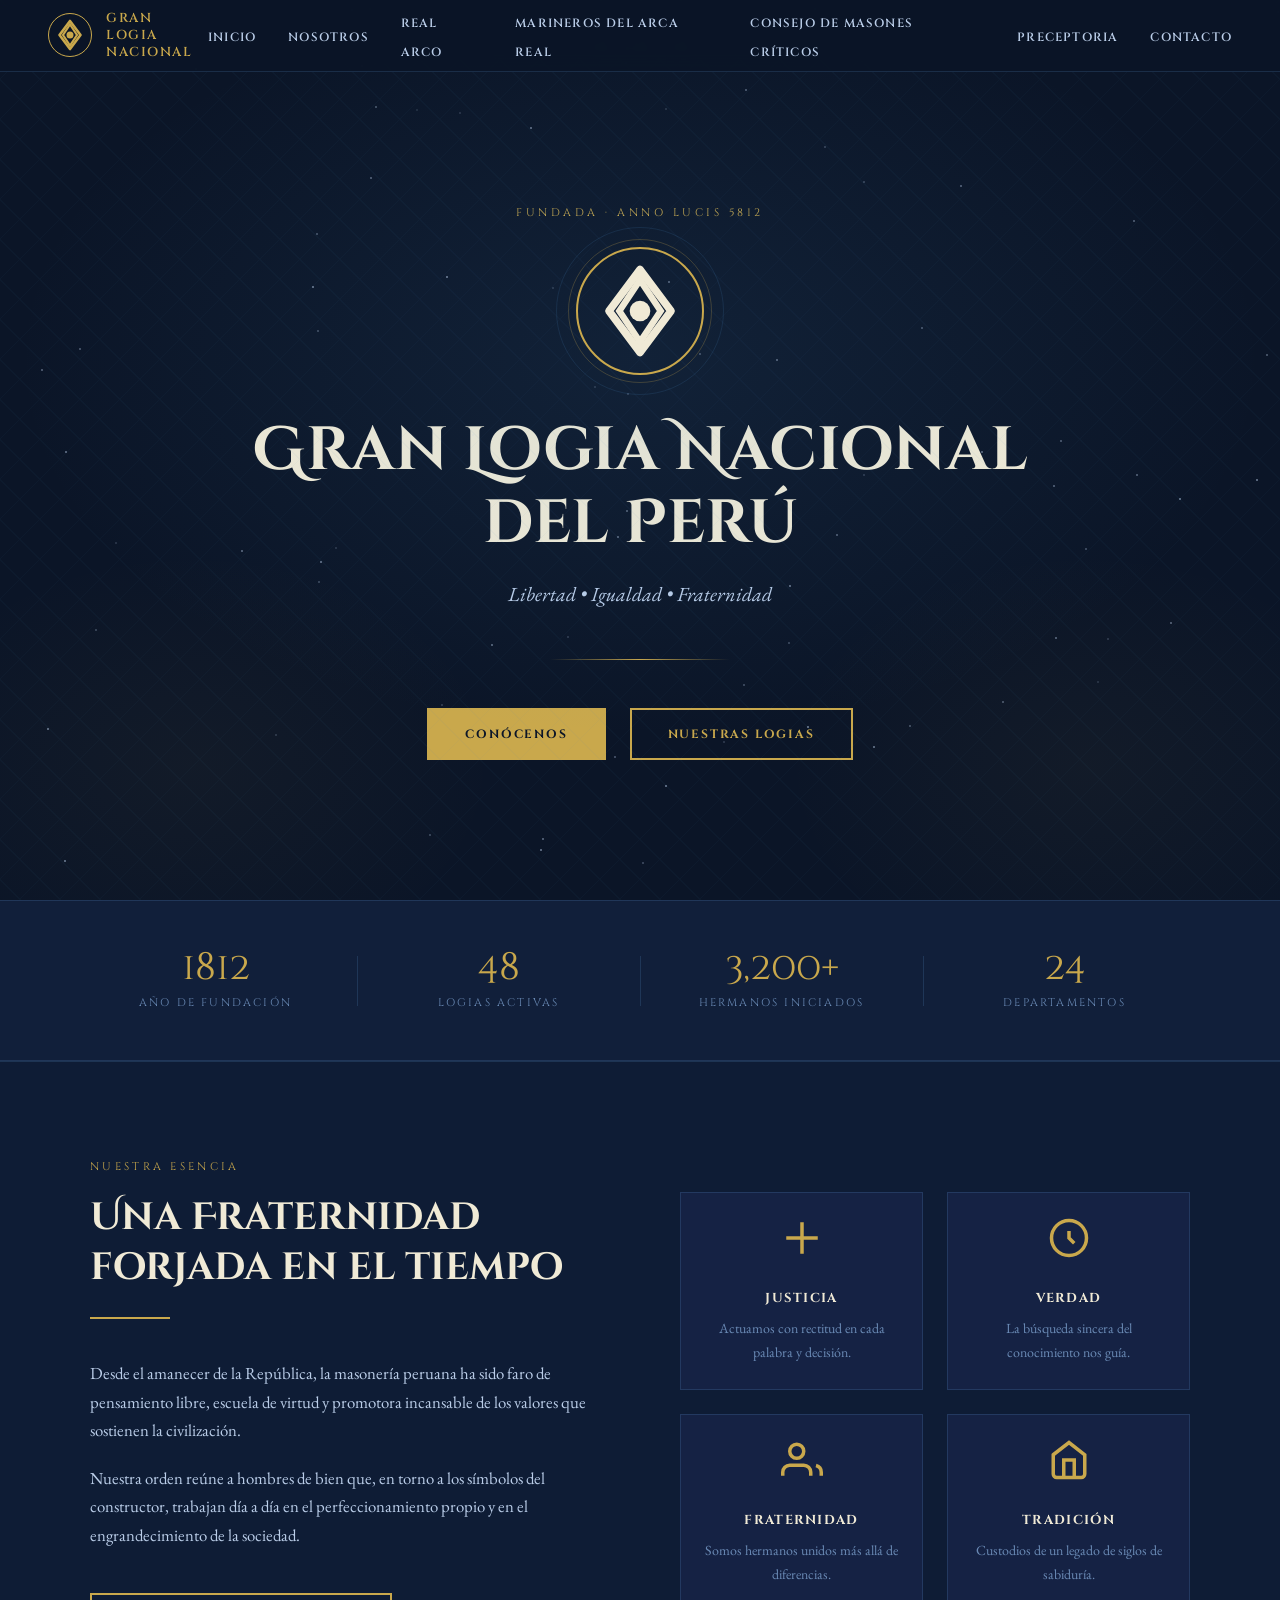
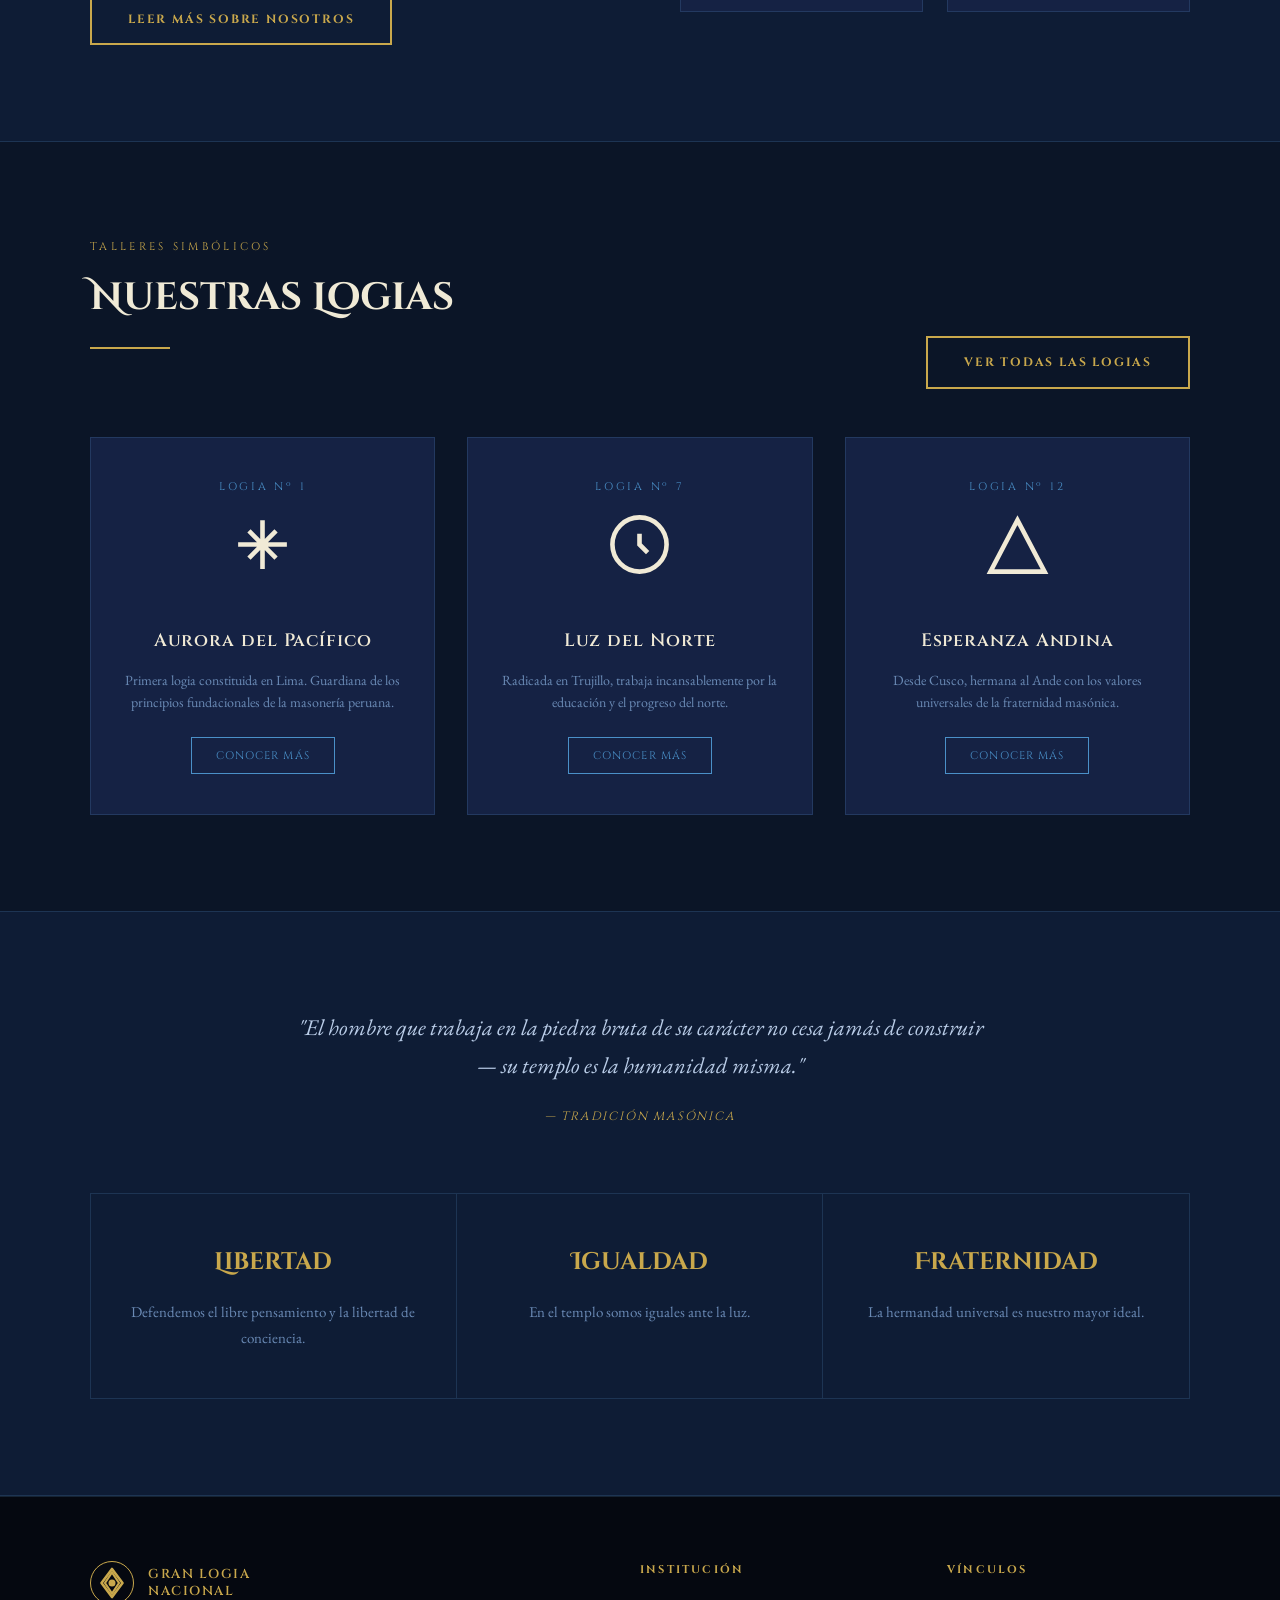
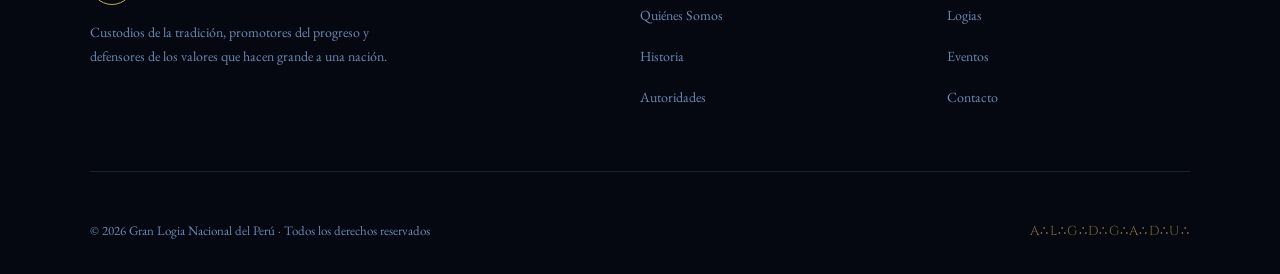
==== index.html @ a671ed3c "cambios" ====
<!DOCTYPE html>
<html lang="es">
<head>
<meta charset="UTF-8">
<meta name="viewport" content="width=device-width, initial-scale=1.0">
<title>Gran Logia Nacional del Perú</title>
<link rel="preconnect" href="https://fonts.googleapis.com">
<link rel="preconnect" href="https://fonts.gstatic.com" crossorigin>
<link href="https://fonts.googleapis.com/css2?family=Cinzel:wght@400;600;700&family=Cinzel+Decorative:wght@400;700&family=EB+Garamond:ital,wght@0,400;0,500;1,400&display=swap" rel="stylesheet">
<link href="styles.css" rel="stylesheet">
</head>
<body>

<!-- NAV -->
<nav>
  <a class="nav-logo" href="index.html">
    <div class="nav-emblem">
      <svg width="48" height="48" viewBox="0 0 48 48" fill="none" xmlns="http://www.w3.org/2000/svg">
        <path d="M24 8L36 24L24 40L12 24L24 8Z" stroke="currentColor" stroke-width="3" stroke-linejoin="round"/>
        <path d="M24 12L32 24L24 36L16 24L24 12Z" stroke="currentColor" stroke-width="2.5"/>
        <circle cx="24" cy="24" r="4" fill="currentColor"/>
      </svg>
    </div>
    <div class="nav-title">Gran Logia<br><span>Nacional</span></div>
  </a>

  <ul class="nav-links">
    <li><a href="index.html">Inicio</a></li>
    <li><a href="nosotros.html">Nosotros</a></li>
    <li><a href="RealArco.html">Real Arco</a></li>
    <li><a href="Marinero.html">Marineros del Arca Real</a></li>
    <li><a href="Masones.html">Consejo de Masones Críticos</a></li>
    <li><a href="#logias.html">Preceptoria</a></li>
    <li><a href="contacto.html">Contacto</a></li>
  </ul>
</nav>

<!-- HERO -->
<section class="hero" id="inicio">
  <div class="hero-bg"></div>
  <div class="hero-pattern"></div>
  <div class="hero-stars" id="stars"></div>

  <p class="hero-subtitle">Fundada · Anno Lucis 5812</p>
  
  <div class="hero-emblem">
    <svg width="130" height="130" viewBox="0 0 48 48" fill="none" xmlns="http://www.w3.org/2000/svg">
      <path d="M24 8L36 24L24 40L12 24L24 8Z" stroke="currentColor" stroke-width="3" stroke-linejoin="round"/>
      <path d="M24 12L32 24L24 36L16 24L24 12Z" stroke="currentColor" stroke-width="2.5"/>
      <circle cx="24" cy="24" r="4" fill="currentColor"/>
    </svg>
  </div>

  <h1>Gran Logia Nacional<br>del Perú</h1>
  <p class="hero-tagline">Libertad • Igualdad • Fraternidad</p>
  <div class="hero-divider"></div>
  
  <div class="hero-cta">
    <a href="nosotros.html" class="btn-primary">Conócenos</a>
    <a href="#logias" class="btn-outline">Nuestras Logias</a>
  </div>
</section>

<!-- STATS BAR -->
<div class="stats-bar reveal">
  <div class="stats-inner">
    <div class="stat-item">
      <div class="stat-num">1812</div>
      <div class="stat-label">Año de Fundación</div>
    </div>
    <div class="stat-item">
      <div class="stat-num">48</div>
      <div class="stat-label">Logias Activas</div>
    </div>
    <div class="stat-item">
      <div class="stat-num">3,200+</div>
      <div class="stat-label">Hermanos Iniciados</div>
    </div>
    <div class="stat-item">
      <div class="stat-num">24</div>
      <div class="stat-label">Departamentos</div>
    </div>
  </div>
</div>

<!-- ABOUT INTRO -->
<section class="about" id="sobre-nosotros">
  <div class="section-inner about-grid">
    <div class="about-text reveal">
      <span class="section-label">Nuestra Esencia</span>
      <h2 class="section-title">Una Fraternidad forjada en el tiempo</h2>
      <div class="gold-line"></div>
      <p>Desde el amanecer de la República, la masonería peruana ha sido faro de pensamiento libre, escuela de virtud y promotora incansable de los valores que sostienen la civilización.</p>
      <p>Nuestra orden reúne a hombres de bien que, en torno a los símbolos del constructor, trabajan día a día en el perfeccionamiento propio y en el engrandecimiento de la sociedad.</p>
      <a href="nosotros.html" class="btn-outline" style="margin-top: 1.5rem; display: inline-block;">Leer más sobre nosotros</a>
    </div>

    <div class="about-pillars reveal">
      <div class="pillar">
        <span class="pillar-icon">
          <svg width="42" height="42" viewBox="0 0 24 24" fill="none" stroke="currentColor" stroke-width="2"><path d="M12 3v18M3 12h18"/></svg>
        </span>
        <h4>Justicia</h4>
        <p>Actuamos con rectitud en cada palabra y decisión.</p>
      </div>
      <div class="pillar">
        <span class="pillar-icon">
          <svg width="42" height="42" viewBox="0 0 24 24" fill="none" stroke="currentColor" stroke-width="2"><circle cx="12" cy="12" r="10"/><path d="M12 8v4l3 3"/></svg>
        </span>
        <h4>Verdad</h4>
        <p>La búsqueda sincera del conocimiento nos guía.</p>
      </div>
      <div class="pillar">
        <span class="pillar-icon">
          <svg width="42" height="42" viewBox="0 0 24 24" fill="none" stroke="currentColor" stroke-width="2"><path d="M17 21v-2a4 4 0 0 0-4-4H5a4 4 0 0 0-4 4v2"/><circle cx="9" cy="7" r="4"/><path d="M23 21v-2a4 4 0 0 0-3-3.87"/></svg>
        </span>
        <h4>Fraternidad</h4>
        <p>Somos hermanos unidos más allá de diferencias.</p>
      </div>
      <div class="pillar">
        <span class="pillar-icon">
          <svg width="42" height="42" viewBox="0 0 24 24" fill="none" stroke="currentColor" stroke-width="2"><path d="M3 9l9-7 9 7v11a2 2 0 0 1-2 2H5a2 2 0 0 1-2-2z"/><polyline points="9 22 9 12 15 12 15 22"/></svg>
        </span>
        <h4>Tradición</h4>
        <p>Custodios de un legado de siglos de sabiduría.</p>
      </div>
    </div>
  </div>
</section>

<!-- LOGIAS -->
<section class="logias" id="logias">
  <div class="section-inner">
    <div class="logias-intro reveal">
      <div>
        <span class="section-label">Talleres Simbólicos</span>
        <h2 class="section-title">Nuestras Logias</h2>
        <div class="gold-line"></div>
      </div>
      <a href="#" class="btn-outline">Ver todas las logias</a>
    </div>

    <div class="logias-grid">
      <div class="logia-card reveal">
        <div class="logia-number">Logia Nº 1</div>
        <span class="logia-symbol">
          <svg width="65" height="65" viewBox="0 0 24 24" fill="none" stroke="currentColor" stroke-width="1.7"><path d="M12 3v18M3 12h18M7 7l10 10M7 17l10-10"/></svg>
        </span>
        <h3>Aurora del Pacífico</h3>
        <p>Primera logia constituida en Lima. Guardiana de los principios fundacionales de la masonería peruana.</p>
        <button class="logia-btn" onclick="openModal('modal1')">Conocer más</button>
      </div>

      <div class="logia-card reveal">
        <div class="logia-number">Logia Nº 7</div>
        <span class="logia-symbol">
          <svg width="65" height="65" viewBox="0 0 24 24" fill="none" stroke="currentColor" stroke-width="1.7"><circle cx="12" cy="12" r="10"/><path d="M12 8v4l3 3"/></svg>
        </span>
        <h3>Luz del Norte</h3>
        <p>Radicada en Trujillo, trabaja incansablemente por la educación y el progreso del norte.</p>
        <button class="logia-btn" onclick="openModal('modal2')">Conocer más</button>
      </div>

      <div class="logia-card reveal">
        <div class="logia-number">Logia Nº 12</div>
        <span class="logia-symbol">
          <svg width="65" height="65" viewBox="0 0 24 24" fill="none" stroke="currentColor" stroke-width="1.7"><path d="M12 3L2 22h20L12 3z"/></svg>
        </span>
        <h3>Esperanza Andina</h3>
        <p>Desde Cusco, hermana al Ande con los valores universales de la fraternidad masónica.</p>
        <button class="logia-btn" onclick="openModal('modal3')">Conocer más</button>
      </div>
    </div>
  </div>
</section>

<!-- PRINCIPLES -->
<section class="principles">
  <div class="section-inner">
    <div class="principles-quote reveal">
      <blockquote>"El hombre que trabaja en la piedra bruta de su carácter no cesa jamás de construir — su templo es la humanidad misma."</blockquote>
      <cite>— Tradición Masónica</cite>
    </div>
    <div class="principles-trio">
      <div class="principle-item reveal"> <h3>Libertad</h3><p>Defendemos el libre pensamiento y la libertad de conciencia.</p></div>
      <div class="principle-item reveal"> <h3>Igualdad</h3><p>En el templo somos iguales ante la luz.</p></div>
      <div class="principle-item reveal"> <h3>Fraternidad</h3><p>La hermandad universal es nuestro mayor ideal.</p></div>
    </div>
  </div>
</section>

<!-- FOOTER -->
<footer id="contacto">
  <div class="footer-inner">
    <div class="footer-grid">
      <div class="footer-brand">
        <div class="nav-logo" style="margin-bottom: 1rem;">
          <div class="nav-emblem">
            <svg width="42" height="42" viewBox="0 0 48 48" fill="none" xmlns="http://www.w3.org/2000/svg">
              <path d="M24 8L36 24L24 40L12 24L24 8Z" stroke="currentColor" stroke-width="3" stroke-linejoin="round"/>
              <path d="M24 12L32 24L24 36L16 24L24 12Z" stroke="currentColor" stroke-width="2.5"/>
              <circle cx="24" cy="24" r="4" fill="currentColor"/>
            </svg>
          </div>
          <div class="nav-title">Gran Logia<br>Nacional</div>
        </div>
        <p>Custodios de la tradición, promotores del progreso y defensores de los valores que hacen grande a una nación.</p>
      </div>
      <div class="footer-col">
        <h5>Institución</h5>
        <ul>
          <li><a href="nosotros.html">Quiénes Somos</a></li>
          <li><a href="#">Historia</a></li>
          <li><a href="#">Autoridades</a></li>
        </ul>
      </div>
      <div class="footer-col">
        <h5>Vínculos</h5>
        <ul>
          <li><a href="#logias">Logias</a></li>
          <li><a href="#">Eventos</a></li>
          <li><a href="#">Contacto</a></li>
        </ul>
      </div>
    </div>
    <div class="footer-bottom">
      <p>© 2026 Gran Logia Nacional del Perú · Todos los derechos reservados</p>
      <span class="footer-masonic">A∴L∴G∴D∴G∴A∴D∴U∴</span>
    </div>
  </div>
</footer>

<script>
// Estrellas en el hero
const container = document.getElementById('stars');
for (let i = 0; i < 80; i++) {
  const star = document.createElement('div');
  star.className = 'star';
  star.style.cssText = `left:${Math.random()*100}%; top:${Math.random()*100}%; --dur:${2+Math.random()*4}s; --delay:${Math.random()*4}s; opacity:${0.15+Math.random()*0.45}`;
  container.appendChild(star);
}

// Modal básico (puedes expandirlo después)
function openModal(id) {
  alert("Modal de logia " + id + " - Aquí puedes agregar más información detallada.");
}

// Reveal on scroll
const observer = new IntersectionObserver(entries => {
  entries.forEach(e => { if (e.isIntersecting) e.target.classList.add('visible'); });
}, { threshold: 0.1 });
document.querySelectorAll('.reveal').forEach(el => observer.observe(el));
</script>
</body>
</html>
---- styles.css ----
*, *::before, *::after { box-sizing: border-box; margin: 0; padding: 0; }

:root {
  --navy:        #0B1527;
  --navy-mid:    #0E1C35;
  --navy-panel:  #111F3A;
  --navy-card:   #152244;
  --navy-light:  #1A2D57;
  --gold:        #C9A84C;
  --gold-light:  #E8C97A;
  --gold-dark:   #8B6914;
  --cream:       #F0EAD6;
  --cream-muted: #BACDE8;
  --text-muted:  #6A8AB5;
  --border:      rgba(100,160,220,0.18);
  --border-strong: rgba(100,160,220,0.45);
  --accent:      #4A90C8;
}

html { scroll-behavior: smooth; }

body {
  background: var(--navy);
  color: var(--cream);
  font-family: 'EB Garamond', serif;
  font-size: 17px;
  line-height: 1.7;
  overflow-x: hidden;
}

/* ─── NAV ─── */
nav {
  position: fixed;
  top: 0; left: 0; right: 0;
  z-index: 100;
  background: rgba(11,21,39,0.96);
  backdrop-filter: blur(10px);
  border-bottom: 1px solid var(--border);
  display: flex;
  align-items: center;
  justify-content: space-between;
  padding: 0 3rem;
  height: 72px;
}

.nav-logo {
  display: flex;
  align-items: center;
  gap: 14px;
  text-decoration: none;
}

.nav-emblem {
  width: 44px; height: 44px;
  display: flex; align-items: center; justify-content: center;
  border: 1.5px solid var(--gold);
  border-radius: 50%;
  color: var(--gold);
  font-size: 20px;
  font-family: serif;
}

.nav-title {
  font-family: 'Cinzel', serif;
  font-size: 13px;
  font-weight: 600;
  color: var(--gold);
  letter-spacing: 0.12em;
  text-transform: uppercase;
  line-height: 1.3;
}

.nav-links {
  display: flex;
  align-items: center;
  gap: 2rem;
  list-style: none;
}

.nav-links a {
  font-family: 'Cinzel', serif;
  font-size: 12px;
  font-weight: 600;
  letter-spacing: 0.1em;
  text-transform: uppercase;
  color: var(--cream-muted);
  text-decoration: none;
  transition: color 0.2s;
}

.nav-links a:hover { color: var(--gold); }

.nav-dropdown { position: relative; }
.nav-dropdown > a::after { content: ' ▾'; font-size: 10px; }

.dropdown-menu {
  display: none;
  position: absolute;
  top: calc(100% + 16px);
  left: 50%;
  transform: translateX(-50%);
  background: var(--navy-panel);
  border: 1px solid var(--border-strong);
  min-width: 260px;
  z-index: 200;
}

.nav-dropdown:hover .dropdown-menu { display: block; }

.dropdown-menu a {
  display: block;
  padding: 14px 20px;
  font-family: 'Cinzel', serif;
  font-size: 11px;
  letter-spacing: 0.12em;
  text-transform: uppercase;
  color: var(--cream-muted);
  text-decoration: none;
  border-bottom: 1px solid var(--border);
  transition: all 0.2s;
  cursor: pointer;
}

.dropdown-menu a:last-child { border-bottom: none; }
.dropdown-menu a:hover {
  background: rgba(74,144,200,0.1);
  color: var(--gold);
  padding-left: 26px;
}

/* ─── HERO ─── */
.hero {
  min-height: 100vh;
  display: flex;
  flex-direction: column;
  align-items: center;
  justify-content: center;
  text-align: center;
  position: relative;
  overflow: hidden;
  padding: 8rem 2rem 4rem;
}

.hero-bg {
  position: absolute; inset: 0;
  background:
    radial-gradient(ellipse 70% 60% at 50% 40%, rgba(74,144,200,0.1) 0%, transparent 70%),
    radial-gradient(ellipse 40% 40% at 15% 85%, rgba(201,168,76,0.04) 0%, transparent 60%),
    radial-gradient(ellipse 40% 40% at 85% 85%, rgba(201,168,76,0.04) 0%, transparent 60%);
  pointer-events: none;
}

.hero-pattern {
  position: absolute; inset: 0;
  pointer-events: none;
  opacity: 0.04;
  background-image:
    repeating-linear-gradient(45deg, var(--accent) 0, var(--accent) 1px, transparent 0, transparent 50%),
    repeating-linear-gradient(-45deg, var(--accent) 0, var(--accent) 1px, transparent 0, transparent 50%);
  background-size: 40px 40px;
}

/* Animated stars */
.hero-stars {
  position: absolute; inset: 0;
  pointer-events: none;
  overflow: hidden;
}

.star {
  position: absolute;
  width: 2px; height: 2px;
  background: var(--cream-muted);
  border-radius: 50%;
  animation: twinkle var(--dur, 3s) ease-in-out infinite var(--delay, 0s);
}

@keyframes twinkle {
  0%, 100% { opacity: 0.15; }
  50% { opacity: 0.6; }
}

.hero-emblem {
  width: 128px; height: 128px;
  border: 2px solid var(--gold);
  border-radius: 50%;
  display: flex;
  align-items: center;
  justify-content: center;
  font-size: 62px;
  margin-bottom: 2.5rem;
  position: relative;
  animation: pulse-ring 4s ease-in-out infinite;
}

.hero-emblem::before {
  content: '';
  position: absolute;
  inset: -10px;
  border-radius: 50%;
  border: 1px solid rgba(201,168,76,0.25);
  animation: pulse-ring 4s ease-in-out infinite 0.7s;
}

.hero-emblem::after {
  content: '';
  position: absolute;
  inset: -22px;
  border-radius: 50%;
  border: 1px solid rgba(74,144,200,0.15);
  animation: pulse-ring 4s ease-in-out infinite 1.4s;
}

@keyframes pulse-ring {
  0%, 100% { opacity: 1; transform: scale(1); }
  50% { opacity: 0.6; transform: scale(1.025); }
}

.hero-subtitle {
  font-family: 'Cinzel', serif;
  font-size: 11px;
  letter-spacing: 0.32em;
  text-transform: uppercase;
  color: var(--gold);
  margin-bottom: 1.5rem;
}

.hero h1 {
  font-family: 'Cinzel Decorative', serif;
  font-size: clamp(2rem, 5vw, 3.8rem);
  font-weight: 700;
  line-height: 1.2;
  color: var(--cream);
  margin-bottom: 1rem;
  max-width: 900px;
}

.hero h1 span { color: var(--gold); }

.hero-tagline {
  font-family: 'EB Garamond', serif;
  font-style: italic;
  font-size: 1.25rem;
  color: var(--cream-muted);
  margin-bottom: 3rem;
  max-width: 600px;
}

.hero-divider {
  width: 180px; height: 1px;
  background: linear-gradient(90deg, transparent, var(--gold), transparent);
  margin: 0 auto 3rem;
}

.hero-cta {
  display: flex;
  gap: 1.5rem;
  flex-wrap: wrap;
  justify-content: center;
}

.btn-primary {
  display: inline-block;
  padding: 14px 36px;
  background: var(--gold);
  color: var(--navy);
  font-family: 'Cinzel', serif;
  font-size: 12px;
  font-weight: 700;
  letter-spacing: 0.15em;
  text-transform: uppercase;
  text-decoration: none;
  border: 2px solid var(--gold);
  cursor: pointer;
  transition: all 0.25s;
}

.btn-primary:hover { background: var(--gold-light); border-color: var(--gold-light); }

.btn-outline {
  display: inline-block;
  padding: 14px 36px;
  background: transparent;
  color: var(--gold);
  font-family: 'Cinzel', serif;
  font-size: 12px;
  font-weight: 700;
  letter-spacing: 0.15em;
  text-transform: uppercase;
  text-decoration: none;
  border: 2px solid var(--gold);
  cursor: pointer;
  transition: all 0.25s;
}

.btn-outline:hover { background: rgba(201,168,76,0.1); }

/* ─── STATS BAR ─── */
.stats-bar {
  background: var(--navy-panel);
  border-top: 1px solid var(--border);
  border-bottom: 1px solid var(--border);
  padding: 3rem 2rem;
}

.stats-inner {
  max-width: 1100px;
  margin: 0 auto;
  display: grid;
  grid-template-columns: repeat(4, 1fr);
  gap: 2rem;
  text-align: center;
}

.stat-item {
  position: relative;
}

.stat-item + .stat-item::before {
  content: '';
  position: absolute;
  left: -1rem;
  top: 50%;
  transform: translateY(-50%);
  width: 1px;
  height: 50px;
  background: var(--border);
}

.stat-num {
  font-family: 'Cinzel Decorative', serif;
  font-size: 2.4rem;
  color: var(--gold);
  line-height: 1;
  margin-bottom: 0.4rem;
}

.stat-label {
  font-family: 'Cinzel', serif;
  font-size: 11px;
  letter-spacing: 0.2em;
  text-transform: uppercase;
  color: var(--text-muted);
}

/* ─── SECTION GENERIC ─── */
section { padding: 6rem 2rem; }

.section-inner {
  max-width: 1100px;
  margin: 0 auto;
}

.section-label {
  font-family: 'Cinzel', serif;
  font-size: 11px;
  letter-spacing: 0.3em;
  text-transform: uppercase;
  color: var(--gold);
  margin-bottom: 1rem;
  display: block;
}

.section-title {
  font-family: 'Cinzel Decorative', serif;
  font-size: clamp(1.6rem, 3vw, 2.4rem);
  color: var(--cream);
  line-height: 1.3;
  margin-bottom: 1.5rem;
}

.gold-line {
  width: 80px; height: 2px;
  background: var(--gold);
  margin-bottom: 2.5rem;
}

/* ─── ABOUT / INTRO ─── */
.about {
  background: var(--navy-mid);
  border-top: 1px solid var(--border);
  border-bottom: 1px solid var(--border);
}

.about-grid {
  display: grid;
  grid-template-columns: 1fr 1fr;
  gap: 5rem;
  align-items: center;
}

.about-text p {
  color: var(--cream-muted);
  margin-bottom: 1.2rem;
  font-size: 1.05rem;
}

.about-pillars {
  display: grid;
  grid-template-columns: 1fr 1fr;
  gap: 1.5rem;
}

.pillar {
  background: var(--navy-card);
  border: 1px solid var(--border);
  padding: 1.5rem;
  text-align: center;
  transition: border-color 0.3s;
}

.pillar:hover { border-color: var(--gold); }

.pillar-icon {
  font-size: 2rem;
  margin-bottom: 0.75rem;
  display: block;
  color: var(--gold);
}

.pillar h4 {
  font-family: 'Cinzel', serif;
  font-size: 13px;
  letter-spacing: 0.1em;
  text-transform: uppercase;
  color: var(--cream);
  margin-bottom: 0.5rem;
}

.pillar p { font-size: 14px; color: var(--text-muted); }

/* ─── LOGIAS ─── */
.logias { background: var(--navy); }

.logias-intro {
  display: flex;
  justify-content: space-between;
  align-items: flex-end;
  margin-bottom: 3rem;
  flex-wrap: wrap;
  gap: 1.5rem;
}

.logias-grid {
  display: grid;
  grid-template-columns: repeat(3, 1fr);
  gap: 2rem;
}

.logia-card {
  background: var(--navy-card);
  border: 1px solid var(--border);
  padding: 2.5rem 2rem;
  text-align: center;
  cursor: pointer;
  transition: all 0.3s;
  position: relative;
  overflow: hidden;
}

.logia-card::before {
  content: '';
  position: absolute;
  top: 0; left: 0; right: 0;
  height: 2px;
  background: linear-gradient(90deg, var(--accent), var(--gold));
  transform: scaleX(0);
  transition: transform 0.3s;
}

.logia-card:hover {
  border-color: var(--accent);
  transform: translateY(-4px);
  box-shadow: 0 20px 60px rgba(0,0,0,0.5);
}

.logia-card:hover::before { transform: scaleX(1); }

.logia-number {
  font-family: 'Cinzel', serif;
  font-size: 11px;
  letter-spacing: 0.25em;
  color: var(--accent);
  text-transform: uppercase;
  margin-bottom: 1rem;
}

.logia-symbol {
  font-size: 3rem;
  margin-bottom: 1.5rem;
  display: block;
}

.logia-card h3 {
  font-family: 'Cinzel', serif;
  font-size: 18px;
  font-weight: 600;
  color: var(--cream);
  margin-bottom: 0.75rem;
  letter-spacing: 0.05em;
}

.logia-card p {
  font-size: 14px;
  color: var(--text-muted);
  margin-bottom: 1.5rem;
  line-height: 1.6;
}

.logia-btn {
  display: inline-block;
  padding: 10px 24px;
  border: 1px solid var(--accent);
  color: var(--accent);
  font-family: 'Cinzel', serif;
  font-size: 11px;
  letter-spacing: 0.1em;
  text-transform: uppercase;
  text-decoration: none;
  transition: all 0.2s;
  cursor: pointer;
  background: transparent;
}

.logia-btn:hover { background: var(--accent); color: var(--navy); }

/* ─── PRINCIPLES ─── */
.principles {
  background: var(--navy-mid);
  border-top: 1px solid var(--border);
  border-bottom: 1px solid var(--border);
  text-align: center;
}

.principles-quote {
  max-width: 700px;
  margin: 0 auto 4rem;
}

.principles-quote blockquote {
  font-style: italic;
  font-size: 1.4rem;
  color: var(--cream-muted);
  line-height: 1.7;
  margin-bottom: 1rem;
}

.principles-quote cite {
  font-family: 'Cinzel', serif;
  font-size: 12px;
  letter-spacing: 0.15em;
  text-transform: uppercase;
  color: var(--gold);
}

.principles-trio {
  display: grid;
  grid-template-columns: repeat(3, 1fr);
  gap: 0;
}

.principle-item {
  padding: 3rem 2rem;
  border: 1px solid var(--border);
  position: relative;
}

.principle-item + .principle-item { border-left: none; }

.principle-item::after {
  content: attr(data-roman);
  position: absolute;
  top: 1.5rem; right: 1.5rem;
  font-family: 'Cinzel', serif;
  font-size: 11px;
  color: var(--gold);
  opacity: 0.5;
  letter-spacing: 0.1em;
}

.principle-item h3 {
  font-family: 'Cinzel Decorative', serif;
  font-size: 1.5rem;
  color: var(--gold);
  margin-bottom: 1rem;
}

.principle-item p {
  font-size: 15px;
  color: var(--text-muted);
  line-height: 1.7;
}

/* ─── NEWS / EVENTOS ─── */
.eventos { background: var(--navy); }

.eventos-grid {
  display: grid;
  grid-template-columns: 2fr 1fr;
  gap: 2.5rem;
  margin-top: 3rem;
}

.evento-featured {
  background: var(--navy-card);
  border: 1px solid var(--border);
  overflow: hidden;
  transition: border-color 0.3s;
  cursor: pointer;
}

.evento-featured:hover { border-color: var(--accent); }

.evento-img-placeholder {
  width: 100%;
  height: 240px;
  background: linear-gradient(135deg, var(--navy-light) 0%, var(--navy-panel) 100%);
  display: flex;
  align-items: center;
  justify-content: center;
  font-size: 4rem;
  border-bottom: 1px solid var(--border);
  position: relative;
  overflow: hidden;
}

.evento-img-placeholder::after {
  content: '';
  position: absolute; inset: 0;
  background: repeating-linear-gradient(
    45deg, transparent, transparent 10px,
    rgba(74,144,200,0.03) 10px, rgba(74,144,200,0.03) 11px
  );
}

.evento-body { padding: 2rem; }

.evento-tag {
  display: inline-block;
  font-family: 'Cinzel', serif;
  font-size: 10px;
  letter-spacing: 0.2em;
  text-transform: uppercase;
  color: var(--accent);
  border: 1px solid var(--accent);
  padding: 3px 10px;
  margin-bottom: 1rem;
}

.evento-body h3 {
  font-family: 'Cinzel', serif;
  font-size: 20px;
  font-weight: 600;
  color: var(--cream);
  margin-bottom: 0.75rem;
  line-height: 1.3;
}

.evento-body p { color: var(--text-muted); font-size: 15px; }

.evento-meta {
  margin-top: 1.5rem;
  display: flex;
  gap: 1.5rem;
  align-items: center;
}

.evento-date {
  font-family: 'Cinzel', serif;
  font-size: 12px;
  color: var(--gold);
  letter-spacing: 0.1em;
}

.eventos-sidebar { display: flex; flex-direction: column; gap: 1.5rem; }

.evento-mini {
  background: var(--navy-card);
  border: 1px solid var(--border);
  padding: 1.5rem;
  cursor: pointer;
  transition: border-color 0.3s;
  display: flex;
  gap: 1rem;
  align-items: flex-start;
}

.evento-mini:hover { border-color: var(--accent); }

.evento-mini-date {
  flex-shrink: 0;
  width: 52px;
  text-align: center;
  background: rgba(74,144,200,0.1);
  border: 1px solid var(--border);
  padding: 0.5rem 0.25rem;
}

.evento-mini-date .day {
  font-family: 'Cinzel Decorative', serif;
  font-size: 1.4rem;
  color: var(--gold);
  line-height: 1;
}

.evento-mini-date .month {
  font-family: 'Cinzel', serif;
  font-size: 9px;
  letter-spacing: 0.15em;
  text-transform: uppercase;
  color: var(--text-muted);
}

.evento-mini-info h4 {
  font-family: 'Cinzel', serif;
  font-size: 13px;
  font-weight: 600;
  color: var(--cream);
  margin-bottom: 0.35rem;
}

.evento-mini-info p { font-size: 13px; color: var(--text-muted); }

/* ─── MODAL ─── */
.modal-overlay {
  display: none;
  position: fixed;
  inset: 0;
  background: rgba(0,0,0,0.85);
  z-index: 1000;
  align-items: center;
  justify-content: center;
  padding: 2rem;
}

.modal-overlay.active { display: flex; }

.modal {
  background: var(--navy-panel);
  border: 1px solid var(--border-strong);
  max-width: 600px;
  width: 100%;
  max-height: 90vh;
  overflow-y: auto;
  position: relative;
  animation: fadeUp 0.3s ease;
}

@keyframes fadeUp {
  from { opacity: 0; transform: translateY(20px); }
  to { opacity: 1; transform: translateY(0); }
}

.modal-header {
  padding: 2.5rem 2.5rem 2rem;
  text-align: center;
  border-bottom: 1px solid var(--border);
}

.modal-header .logia-symbol { font-size: 2.5rem; }

.modal-header h2 {
  font-family: 'Cinzel Decorative', serif;
  font-size: 1.5rem;
  color: var(--cream);
  margin-bottom: 0.5rem;
}

.modal-header p { font-size: 13px; color: var(--text-muted); font-style: italic; }

.modal-close {
  position: absolute;
  top: 1.25rem; right: 1.5rem;
  background: none; border: none;
  color: var(--cream-muted);
  font-size: 24px;
  cursor: pointer;
  transition: color 0.2s;
}

.modal-close:hover { color: var(--gold); }

.modal-body { padding: 2.5rem; }

.modal-roles {
  display: grid;
  grid-template-columns: 1fr 1fr;
  gap: 1.5rem;
  margin-bottom: 2.5rem;
}

.role-card {
  border: 1px solid var(--border);
  padding: 1.5rem;
  background: var(--navy-card);
  text-align: center;
}

.role-icon { font-size: 1.8rem; margin-bottom: 0.75rem; display: block; color: var(--gold); }

.role-card h4 {
  font-family: 'Cinzel', serif;
  font-size: 13px;
  letter-spacing: 0.1em;
  text-transform: uppercase;
  color: var(--gold);
  margin-bottom: 0.5rem;
}

.role-card p { font-size: 13px; color: var(--text-muted); }

.form-title {
  font-family: 'Cinzel', serif;
  font-size: 15px;
  letter-spacing: 0.08em;
  text-transform: uppercase;
  color: var(--cream);
  margin-bottom: 1.5rem;
  padding-bottom: 0.75rem;
  border-bottom: 1px solid var(--border);
}

.form-grid { display: grid; grid-template-columns: 1fr 1fr; gap: 1.2rem; }

.form-group { display: flex; flex-direction: column; gap: 0.5rem; }
.form-group.full { grid-column: 1 / -1; }

.form-group label {
  font-family: 'Cinzel', serif;
  font-size: 11px;
  letter-spacing: 0.12em;
  text-transform: uppercase;
  color: var(--gold);
}

.form-group input,
.form-group select,
.form-group textarea {
  background: rgba(255,255,255,0.03);
  border: 1px solid var(--border);
  color: var(--cream);
  padding: 12px 14px;
  font-family: 'EB Garamond', serif;
  font-size: 15px;
  outline: none;
  transition: border-color 0.2s;
  width: 100%;
  appearance: none;
}

.form-group input::placeholder,
.form-group textarea::placeholder { color: var(--text-muted); }

.form-group input:focus,
.form-group select:focus,
.form-group textarea:focus {
  border-color: var(--accent);
  background: rgba(74,144,200,0.04);
}

.form-group select {
  cursor: pointer;
  background-image: url("data:image/svg+xml,%3Csvg xmlns='http://www.w3.org/2000/svg' width='12' height='8' viewBox='0 0 12 8'%3E%3Cpath fill='%234A90C8' d='M6 8L0 0h12z'/%3E%3C/svg%3E");
  background-repeat: no-repeat;
  background-position: right 14px center;
  padding-right: 36px;
  background-color: rgba(255,255,255,0.03);
}

.form-group select option { background: var(--navy-panel); color: var(--cream); }
.form-group textarea { resize: vertical; min-height: 80px; }

.form-submit {
  width: 100%; margin-top: 1.5rem; padding: 16px;
  background: var(--gold); color: var(--navy);
  border: none;
  font-family: 'Cinzel', serif; font-size: 13px; font-weight: 700;
  letter-spacing: 0.15em; text-transform: uppercase;
  cursor: pointer; transition: background 0.2s;
}

.form-submit:hover { background: var(--gold-light); }

.form-success { display: none; text-align: center; padding: 2rem; }
.form-success.active { display: block; }

.success-icon { font-size: 3rem; margin-bottom: 1rem; color: var(--gold); display: block; }

.form-success h3 { font-family: 'Cinzel', serif; font-size: 18px; color: var(--cream); margin-bottom: 1rem; }
.form-success p { color: var(--text-muted); font-style: italic; }

/* ─── FOOTER ─── */
footer {
  background: #050810;
  border-top: 1px solid var(--border);
  padding: 4rem 2rem 2rem;
}

.footer-inner { max-width: 1100px; margin: 0 auto; }

.footer-grid {
  display: grid;
  grid-template-columns: 2fr 1fr 1fr;
  gap: 4rem;
  margin-bottom: 3rem;
  padding-bottom: 3rem;
  border-bottom: 1px solid var(--border);
}

.footer-brand p {
  color: var(--text-muted);
  font-size: 14px;
  line-height: 1.7;
  margin-top: 1rem;
  max-width: 320px;
}

.footer-col h5 {
  font-family: 'Cinzel', serif;
  font-size: 11px;
  letter-spacing: 0.2em;
  text-transform: uppercase;
  color: var(--gold);
  margin-bottom: 1.25rem;
}

.footer-col ul { list-style: none; }
.footer-col ul li { margin-bottom: 0.75rem; }

.footer-col ul li a {
  color: var(--text-muted);
  text-decoration: none;
  font-size: 14px;
  transition: color 0.2s;
  cursor: pointer;
}

.footer-col ul li a:hover { color: var(--gold); }

.footer-bottom {
  display: flex;
  justify-content: space-between;
  align-items: center;
  gap: 1rem;
}

.footer-bottom p { font-size: 13px; color: var(--text-muted); }

.footer-masonic {
  font-family: 'Cinzel', serif;
  font-size: 13px;
  color: var(--gold);
  opacity: 0.6;
  letter-spacing: 0.1em;
}

/* ─── SCROLL REVEAL ─── */
.reveal {
  opacity: 0;
  transform: translateY(24px);
  transition: opacity 0.7s ease, transform 0.7s ease;
}
.reveal.visible { opacity: 1; transform: translateY(0); }

/* ─── RESPONSIVE ─── */
@media (max-width: 768px) {
  nav { padding: 0 1.5rem; }
  .nav-links { display: none; }
  .stats-inner { grid-template-columns: 1fr 1fr; }
  .about-grid { grid-template-columns: 1fr; gap: 3rem; }
  .logias-grid { grid-template-columns: 1fr; }
  .modal-roles { grid-template-columns: 1fr; }
  .form-grid { grid-template-columns: 1fr; }
  .principles-trio { grid-template-columns: 1fr; }
  .principles-trio .principle-item + .principle-item { border-left: 1px solid var(--border); border-top: none; }
  .eventos-grid { grid-template-columns: 1fr; }
  .footer-grid { grid-template-columns: 1fr; gap: 2rem; }
  .footer-bottom { flex-direction: column; text-align: center; }
}
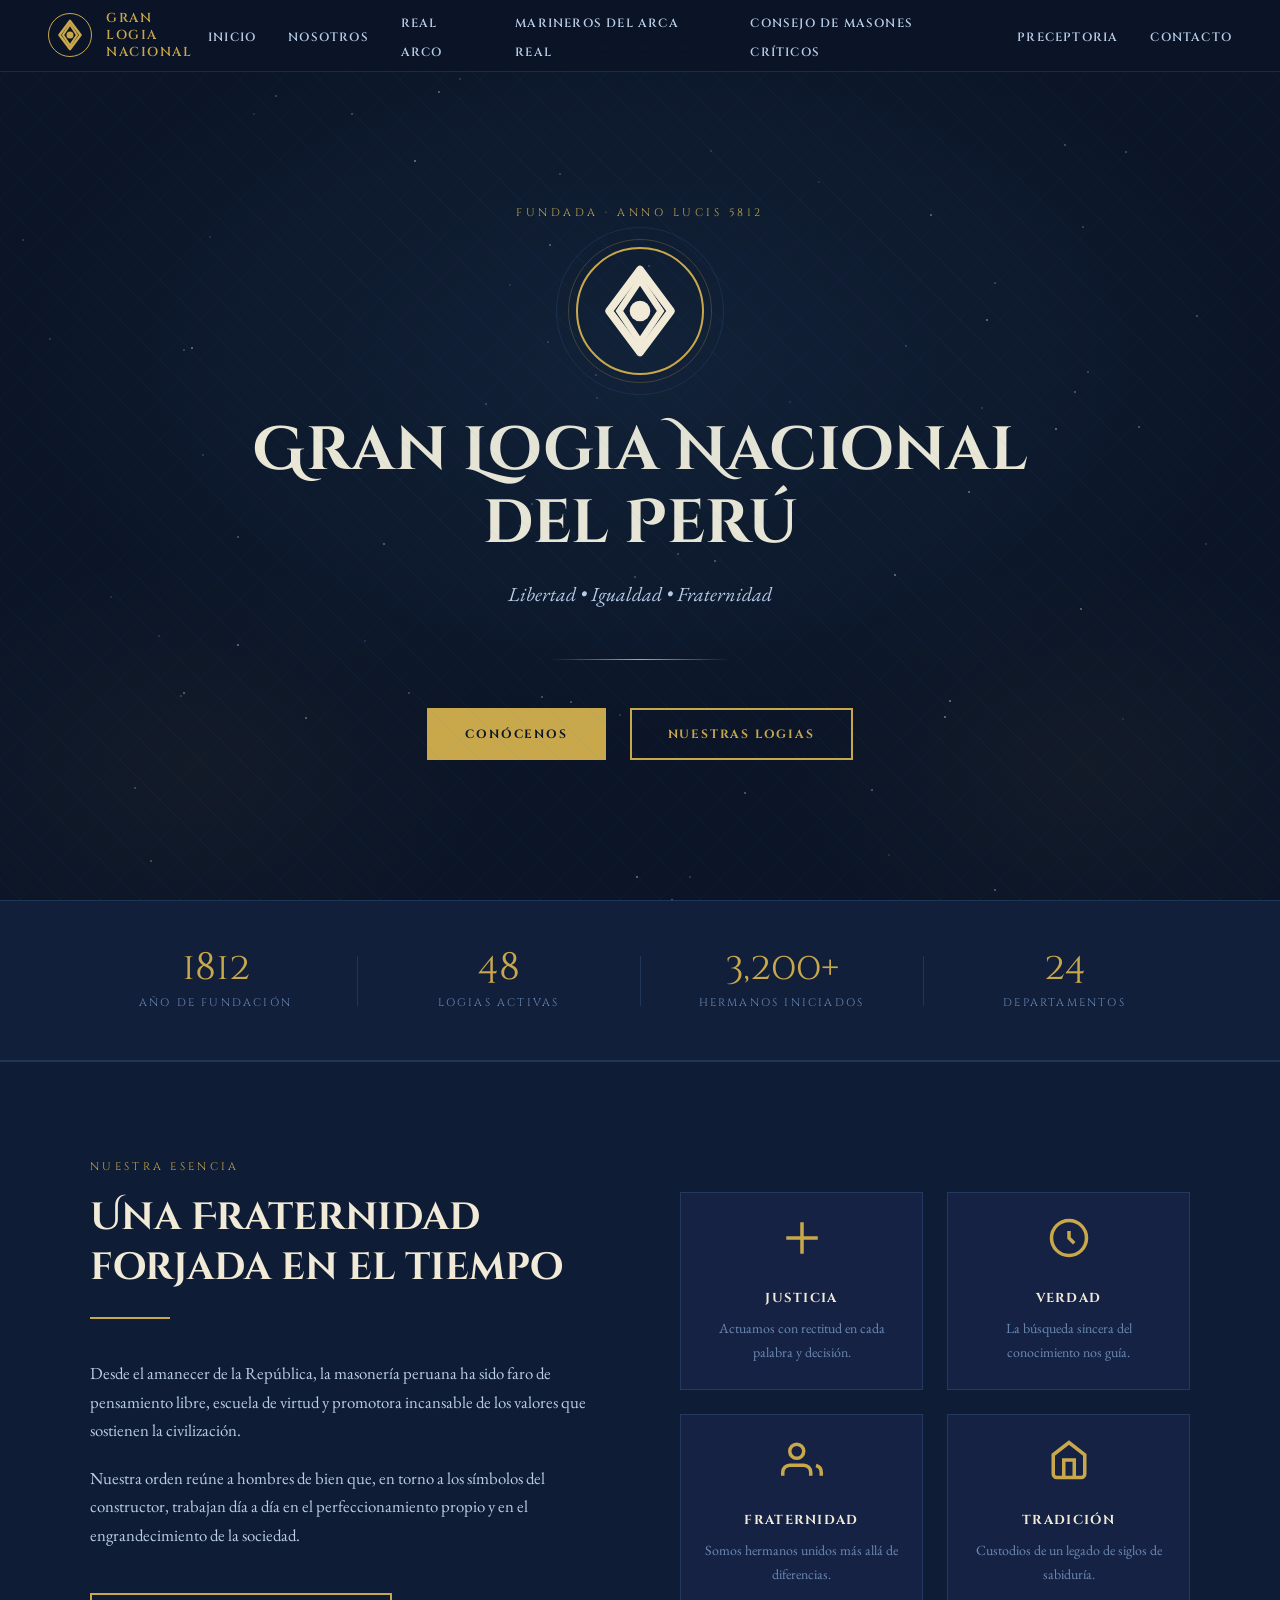
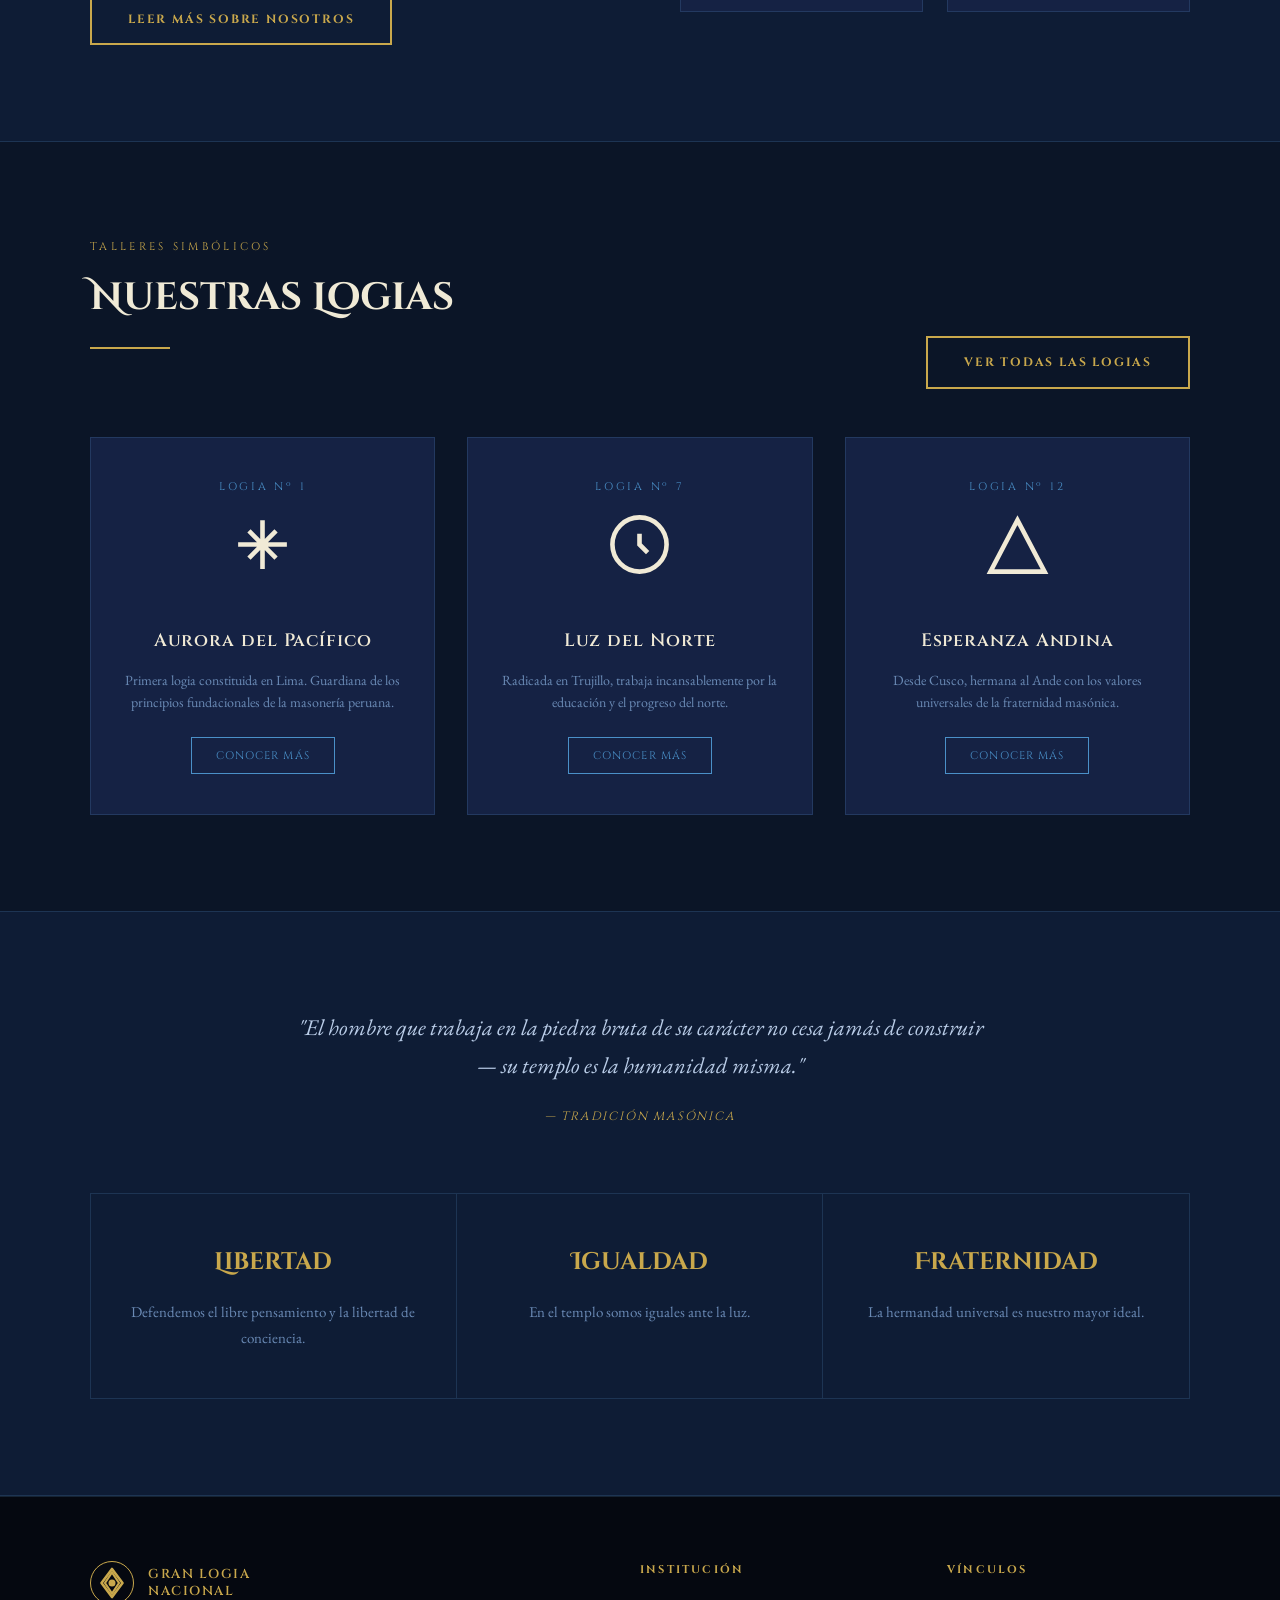
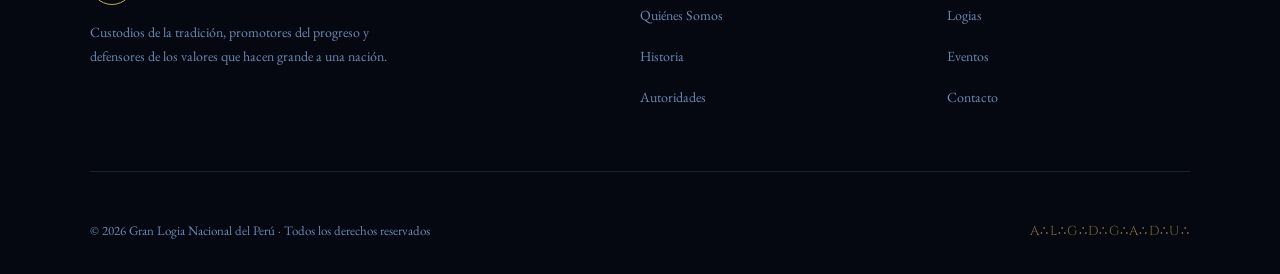
==== commit 7a5eb919: "cambios" ====
--- a/index.html
+++ b/index.html
@@ -30,7 +30,7 @@
     <li><a href="RealArco.html">Real Arco</a></li>
     <li><a href="Marinero.html">Marineros del Arca Real</a></li>
     <li><a href="Masones.html">Consejo de Masones Críticos</a></li>
-    <li><a href="#logias.html">Preceptoria</a></li>
+    <li><a href="Preceptoria.html">Preceptoria</a></li>
     <li><a href="contacto.html">Contacto</a></li>
   </ul>
 </nav>
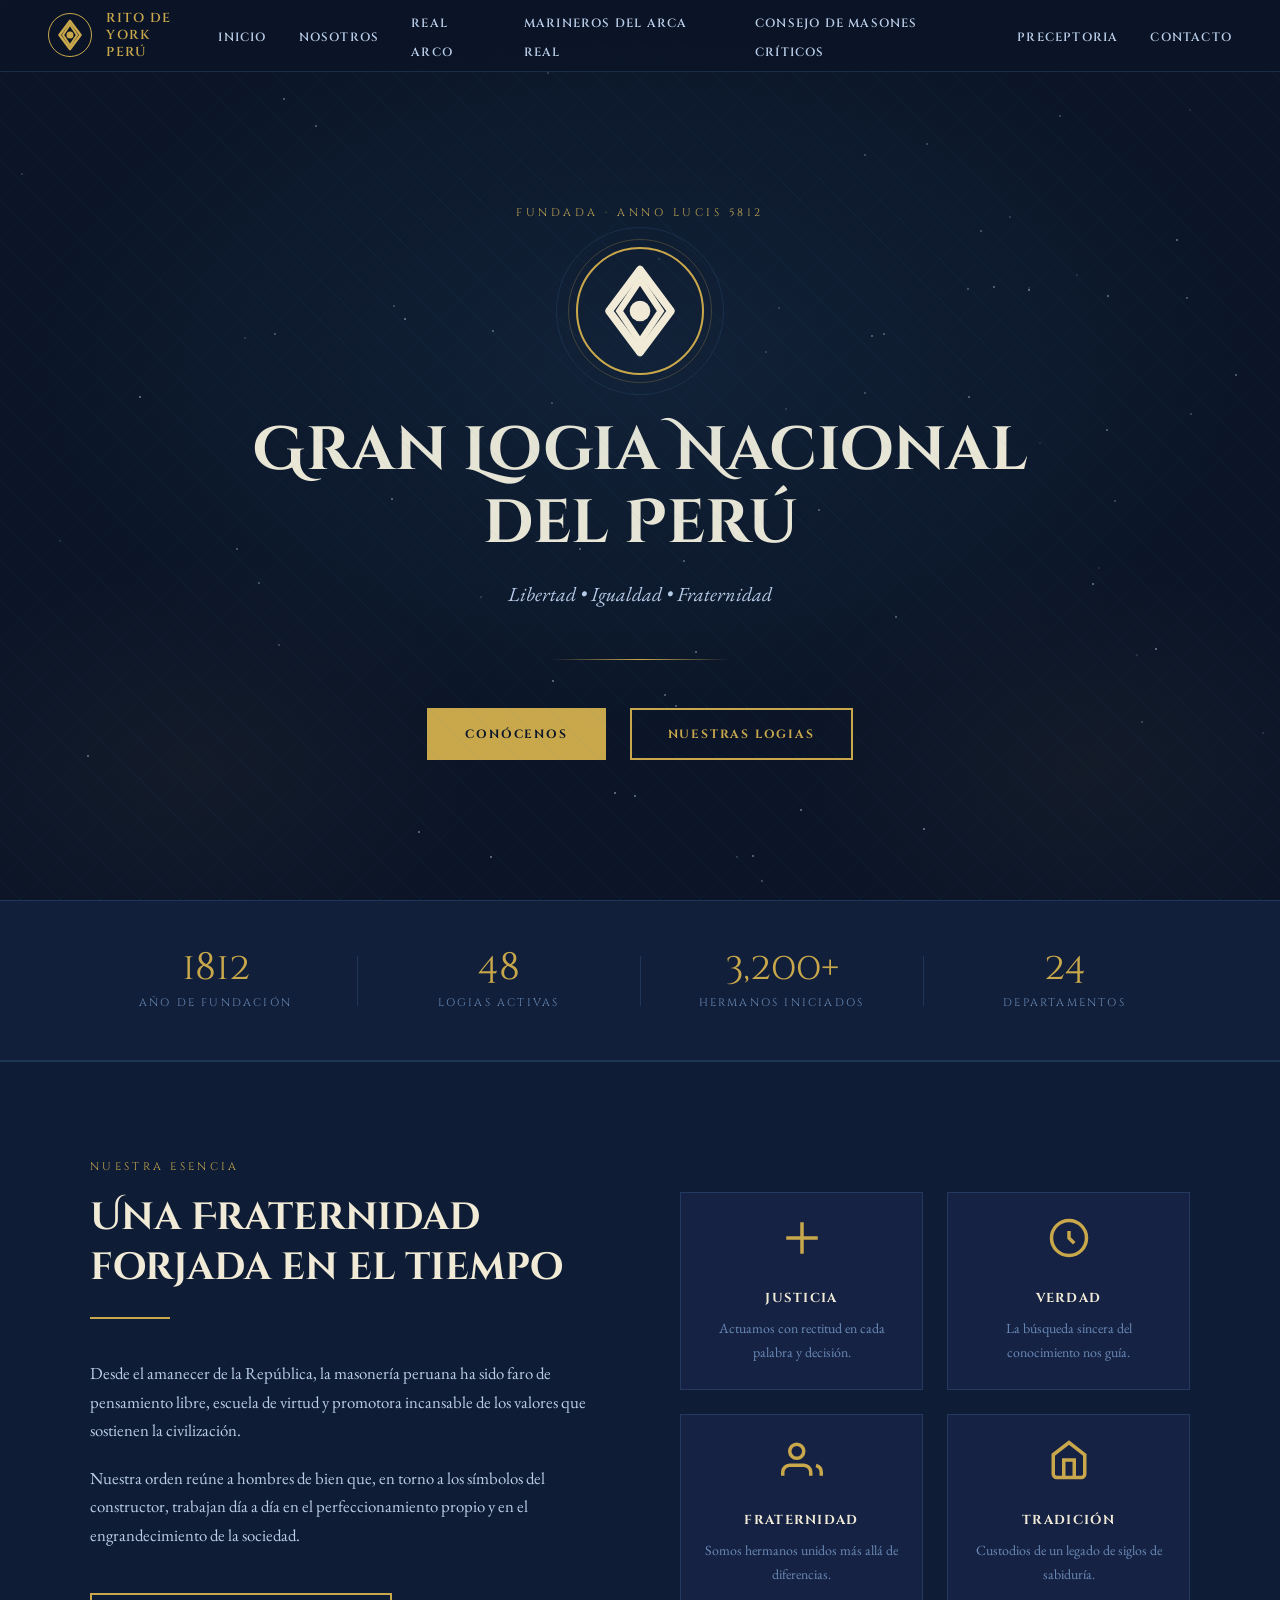
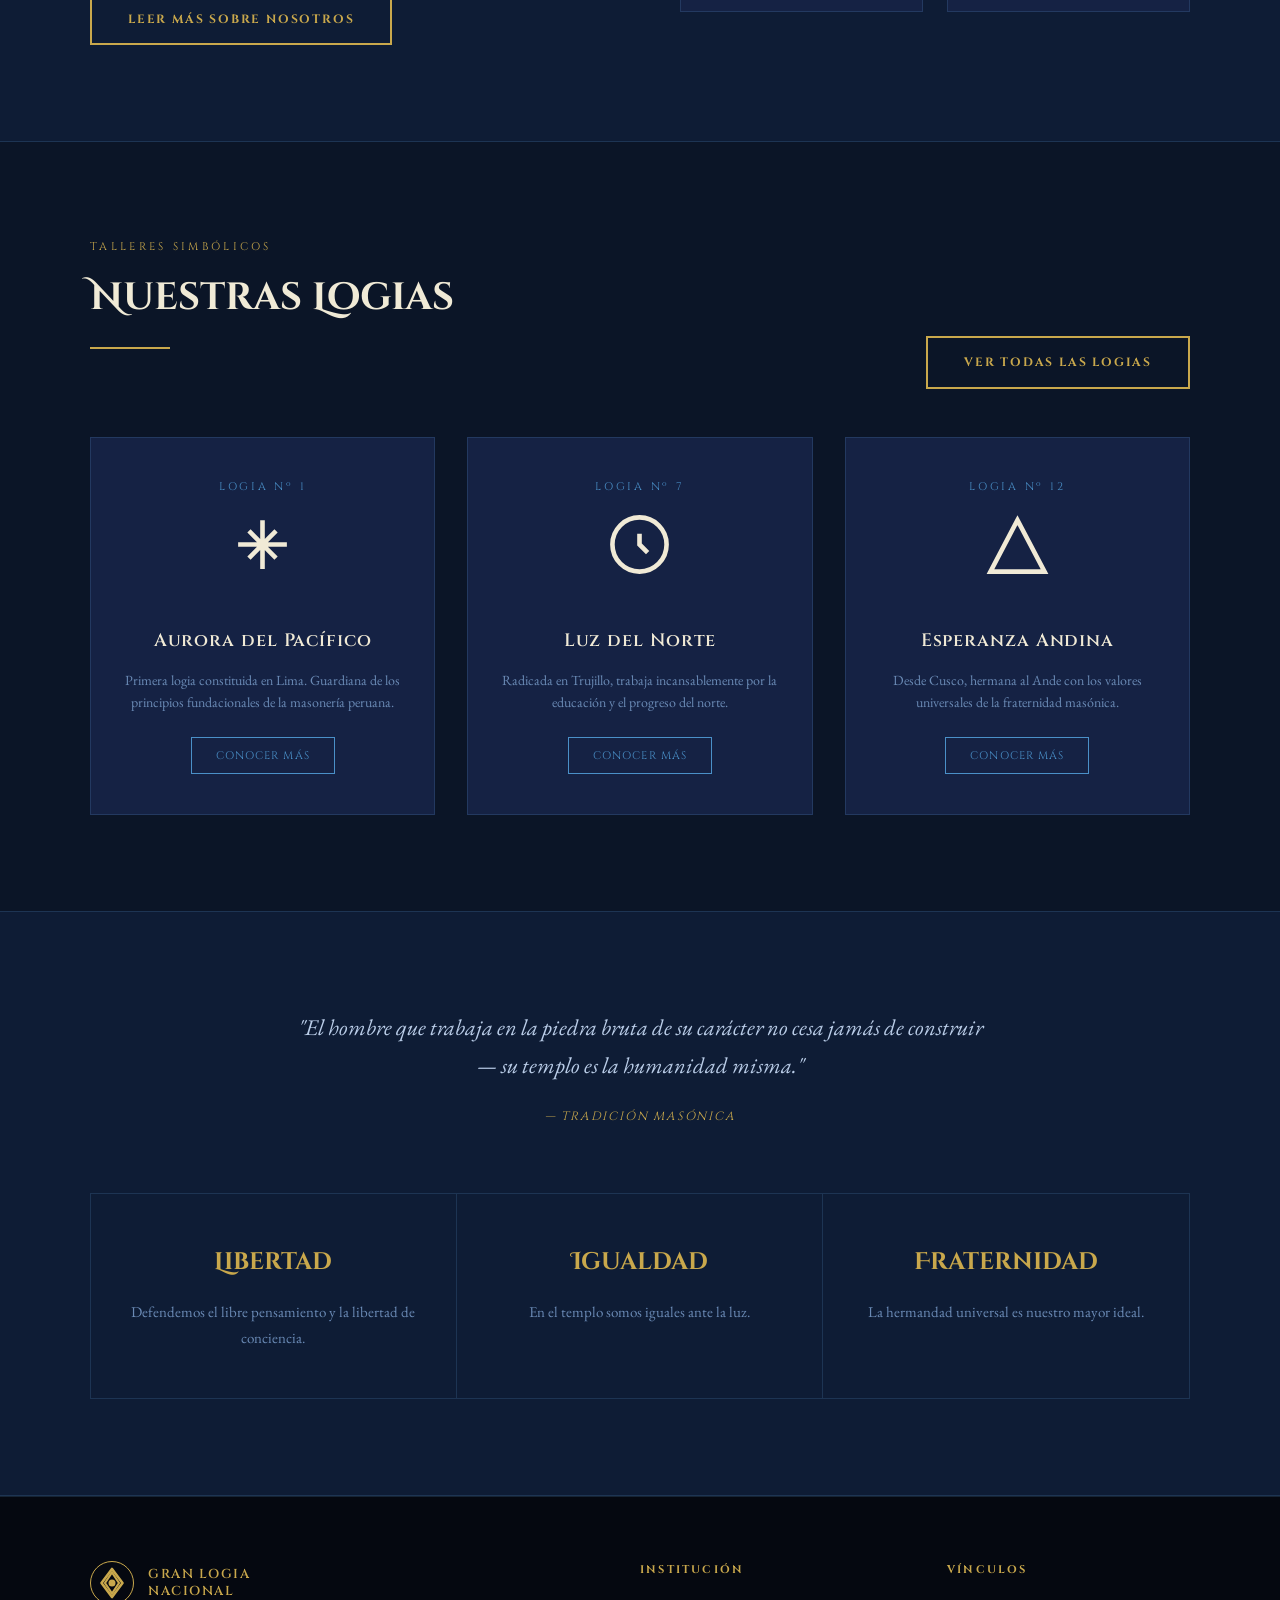
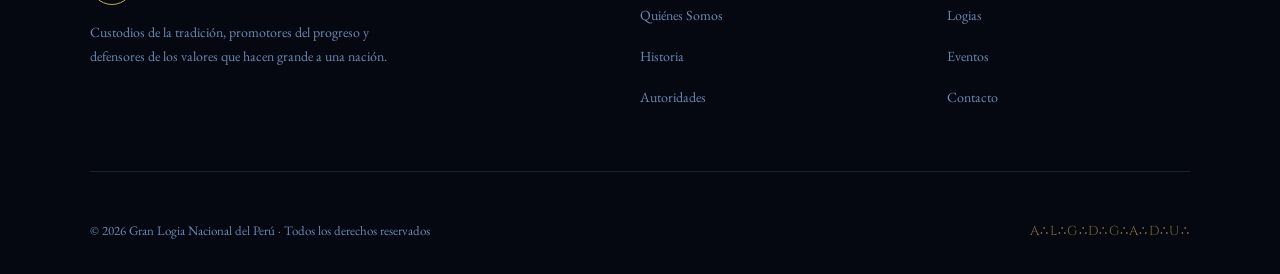
==== commit 7bcb1e53: "cambios" ====
--- a/index.html
+++ b/index.html
@@ -21,7 +21,7 @@
         <circle cx="24" cy="24" r="4" fill="currentColor"/>
       </svg>
     </div>
-    <div class="nav-title">Gran Logia<br><span>Nacional</span></div>
+    <div class="nav-title">Rito de York <br><span>Perú</span></div>
   </a>
 
   <ul class="nav-links">
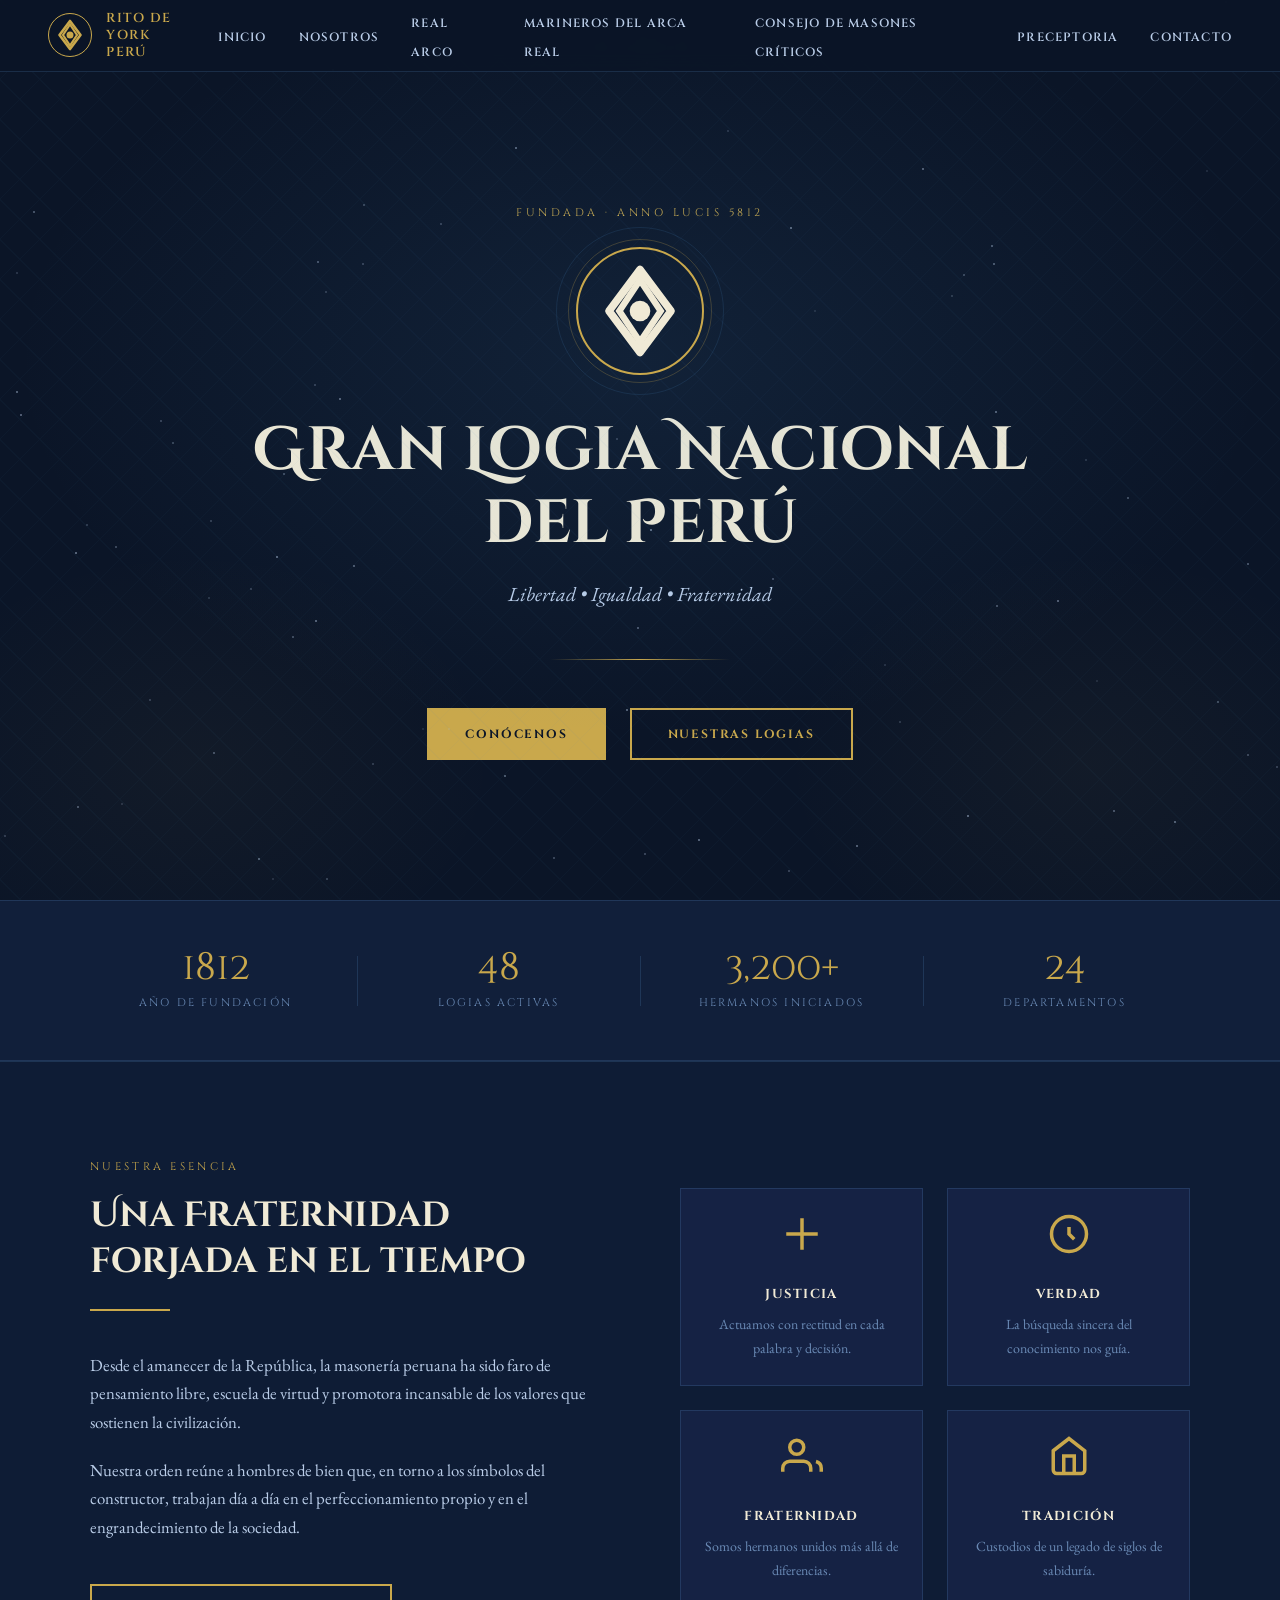
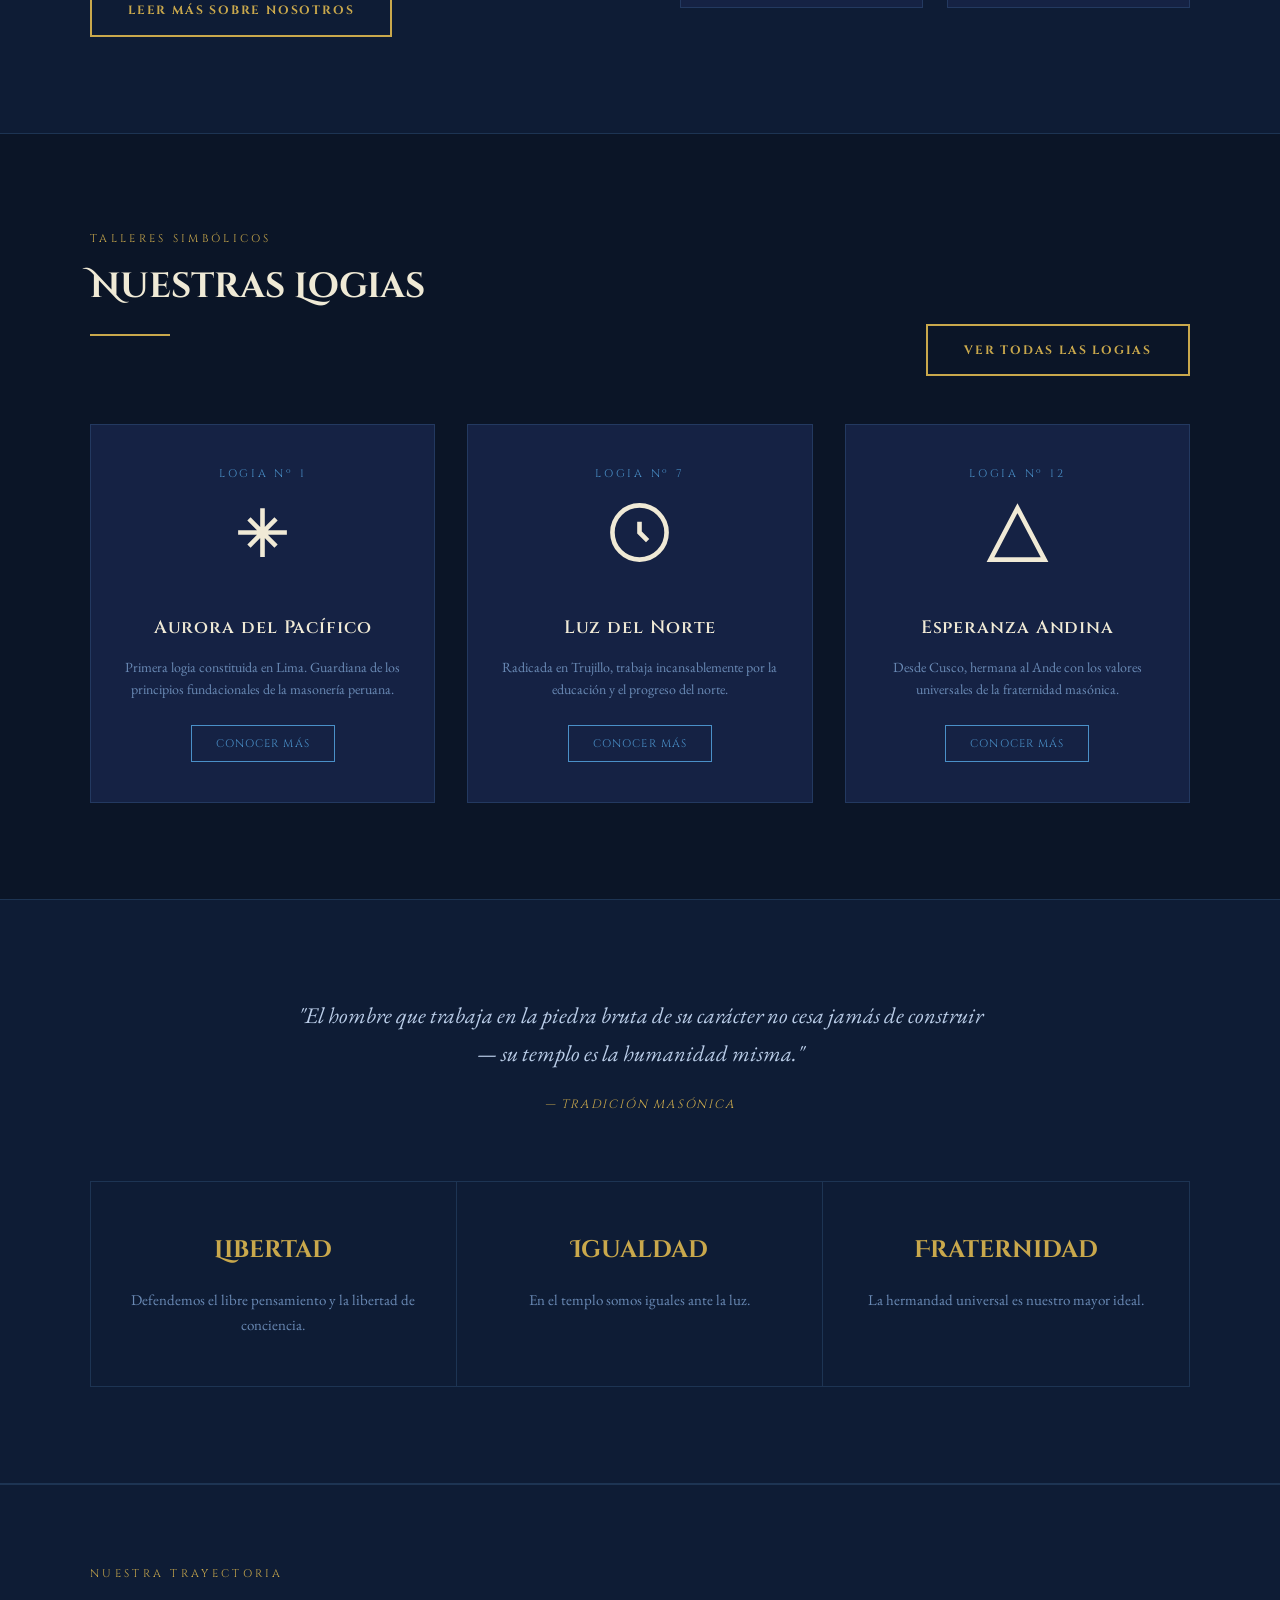
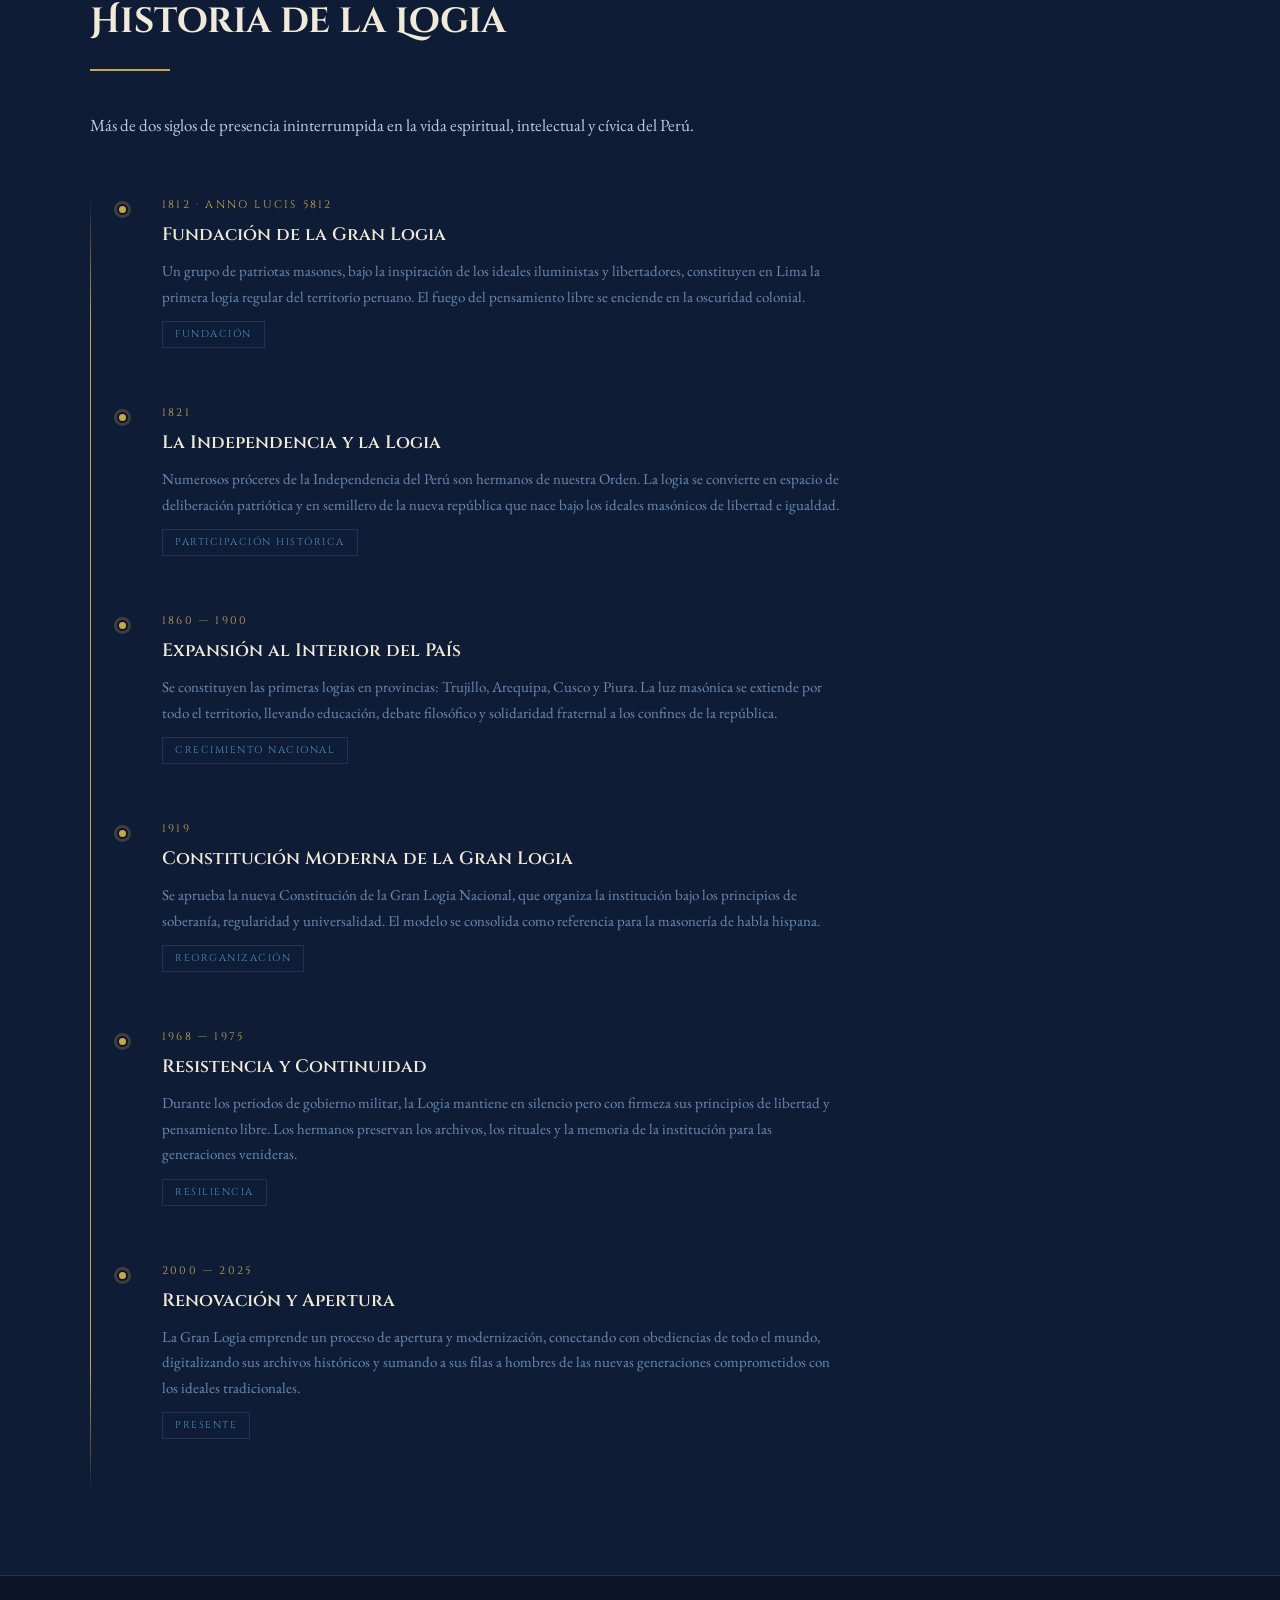
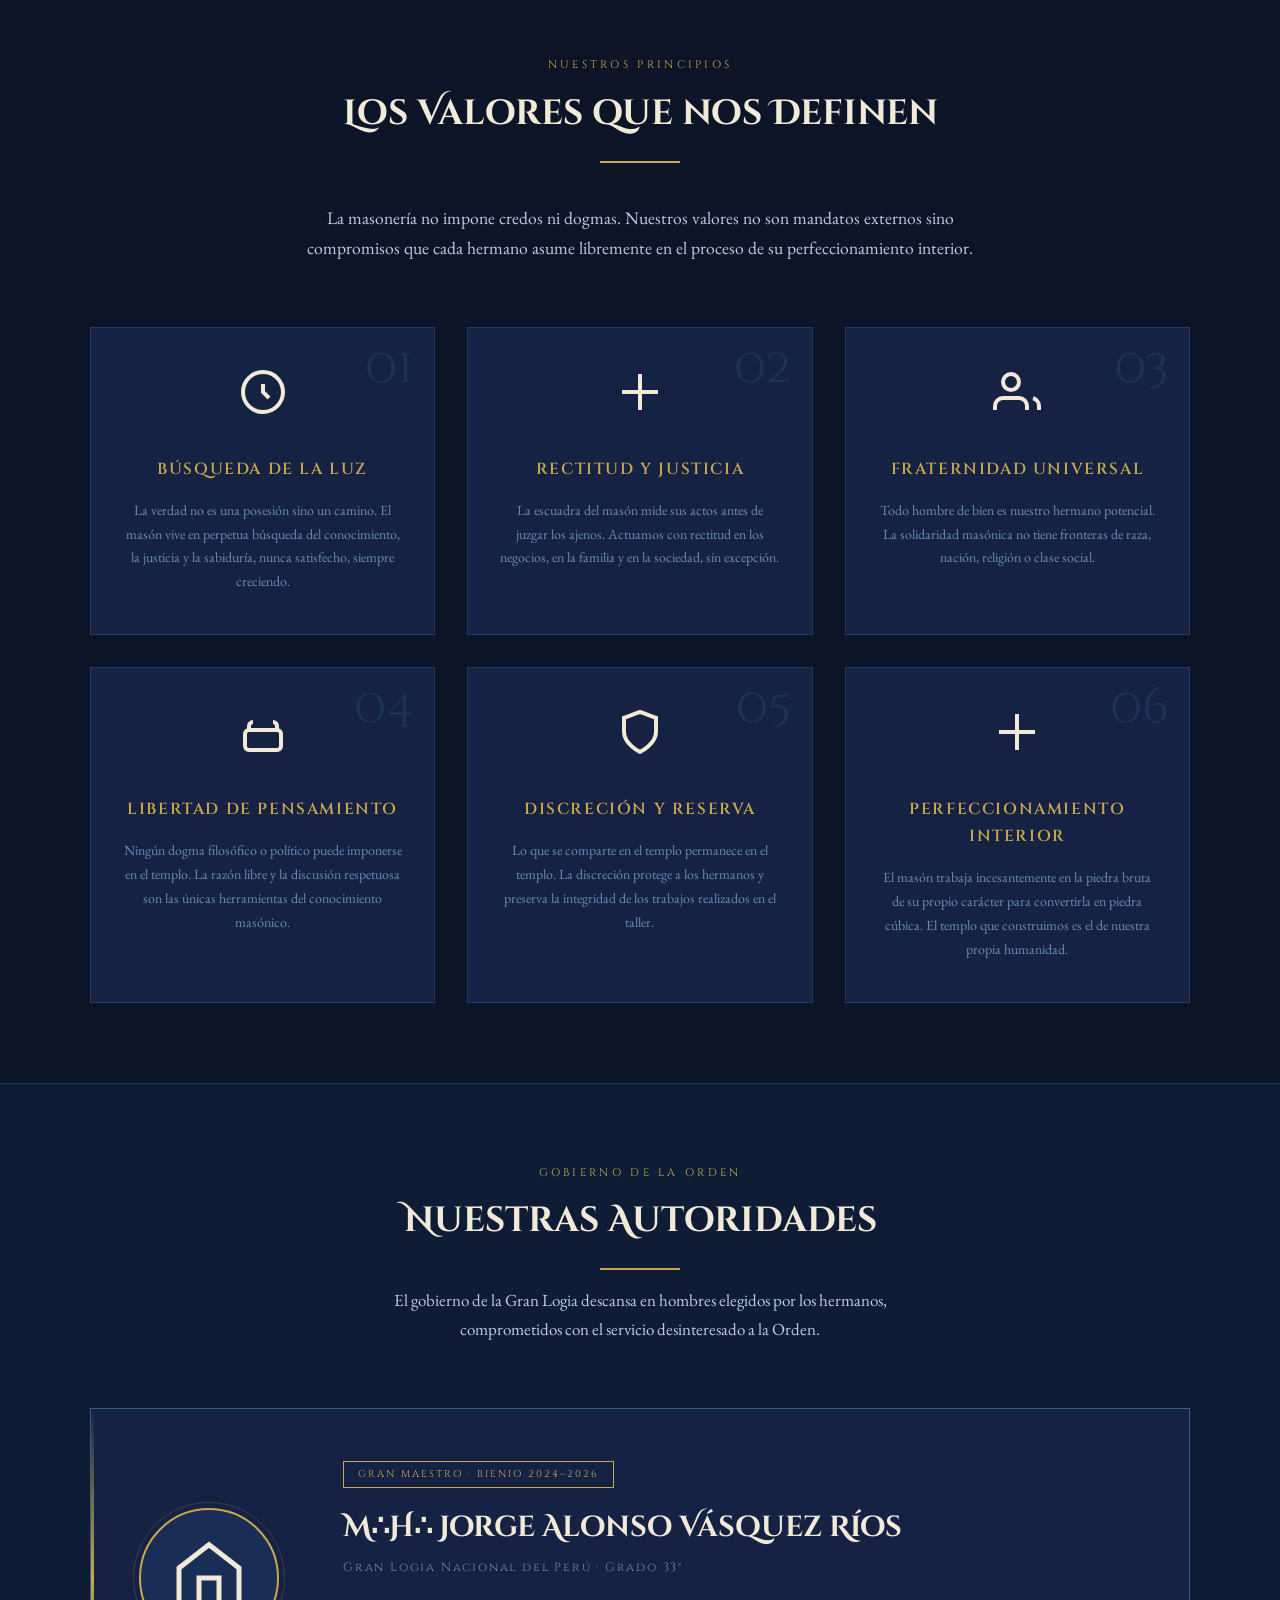
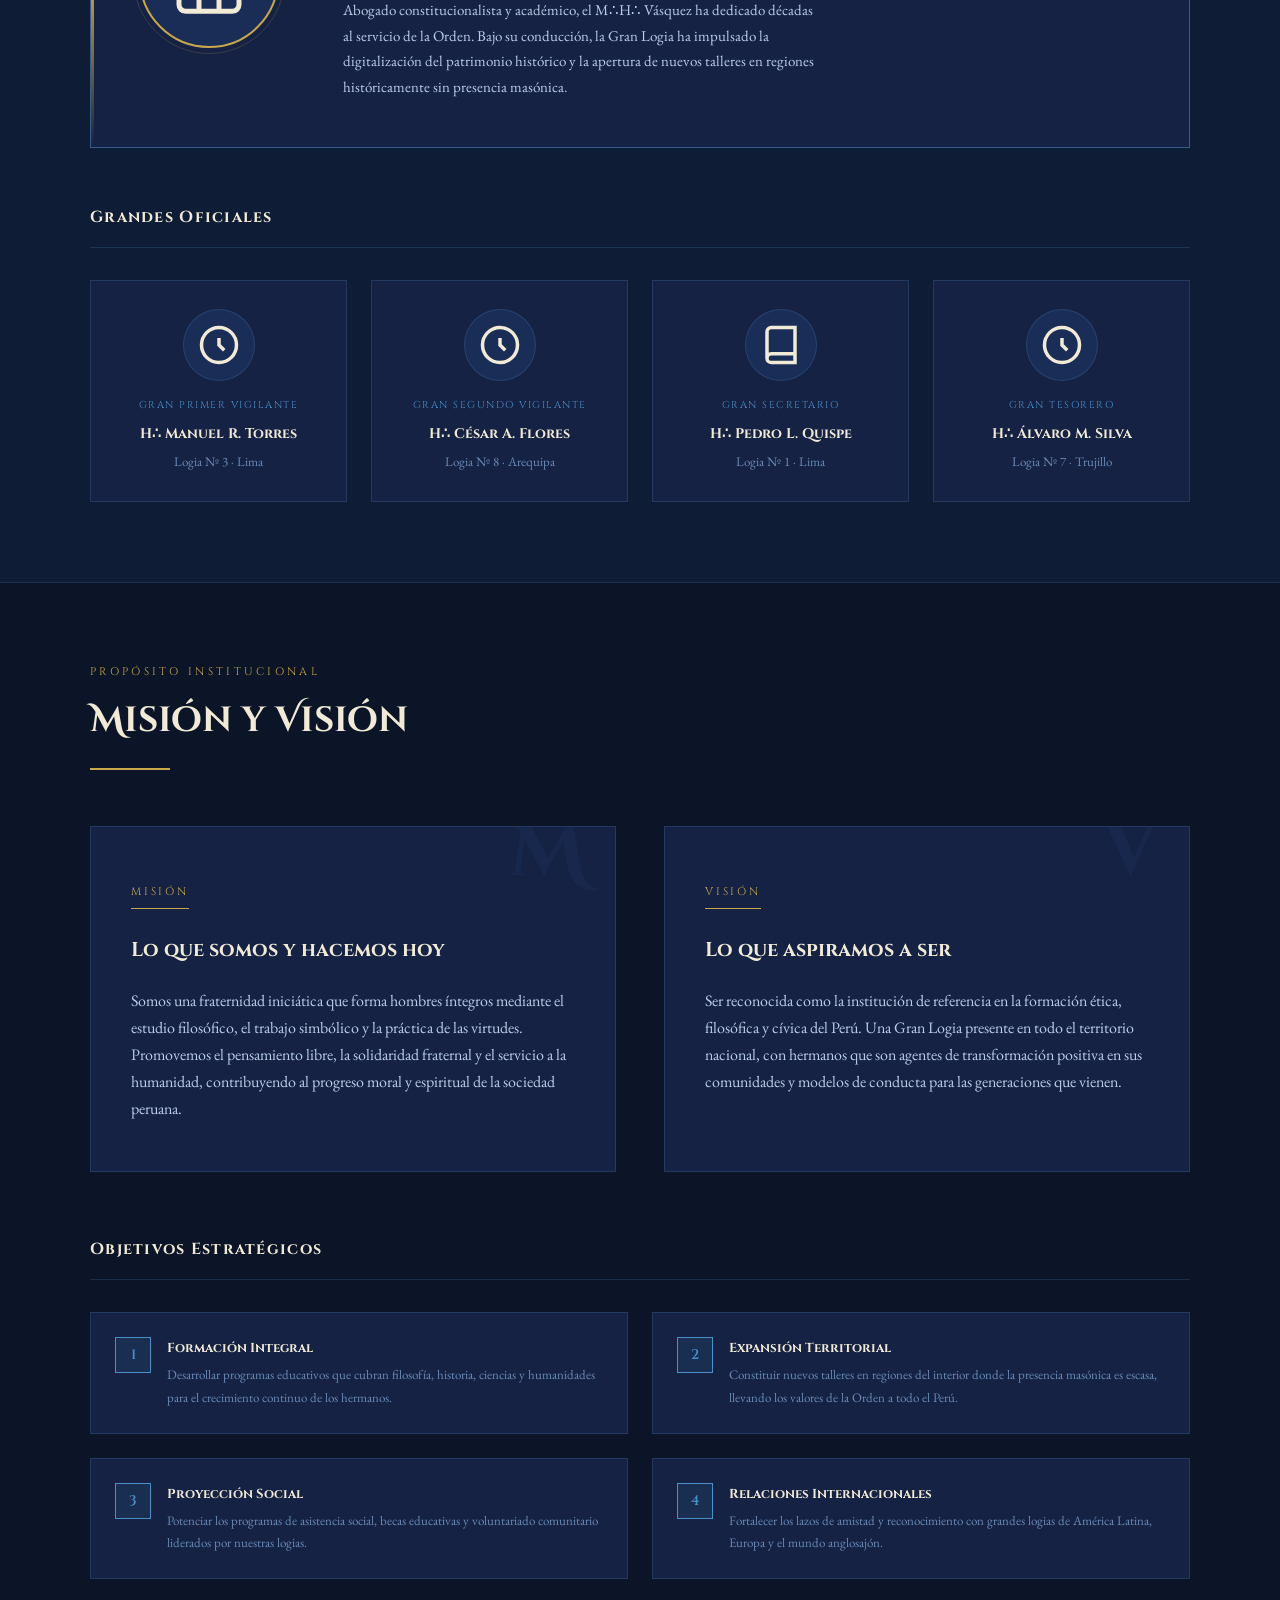
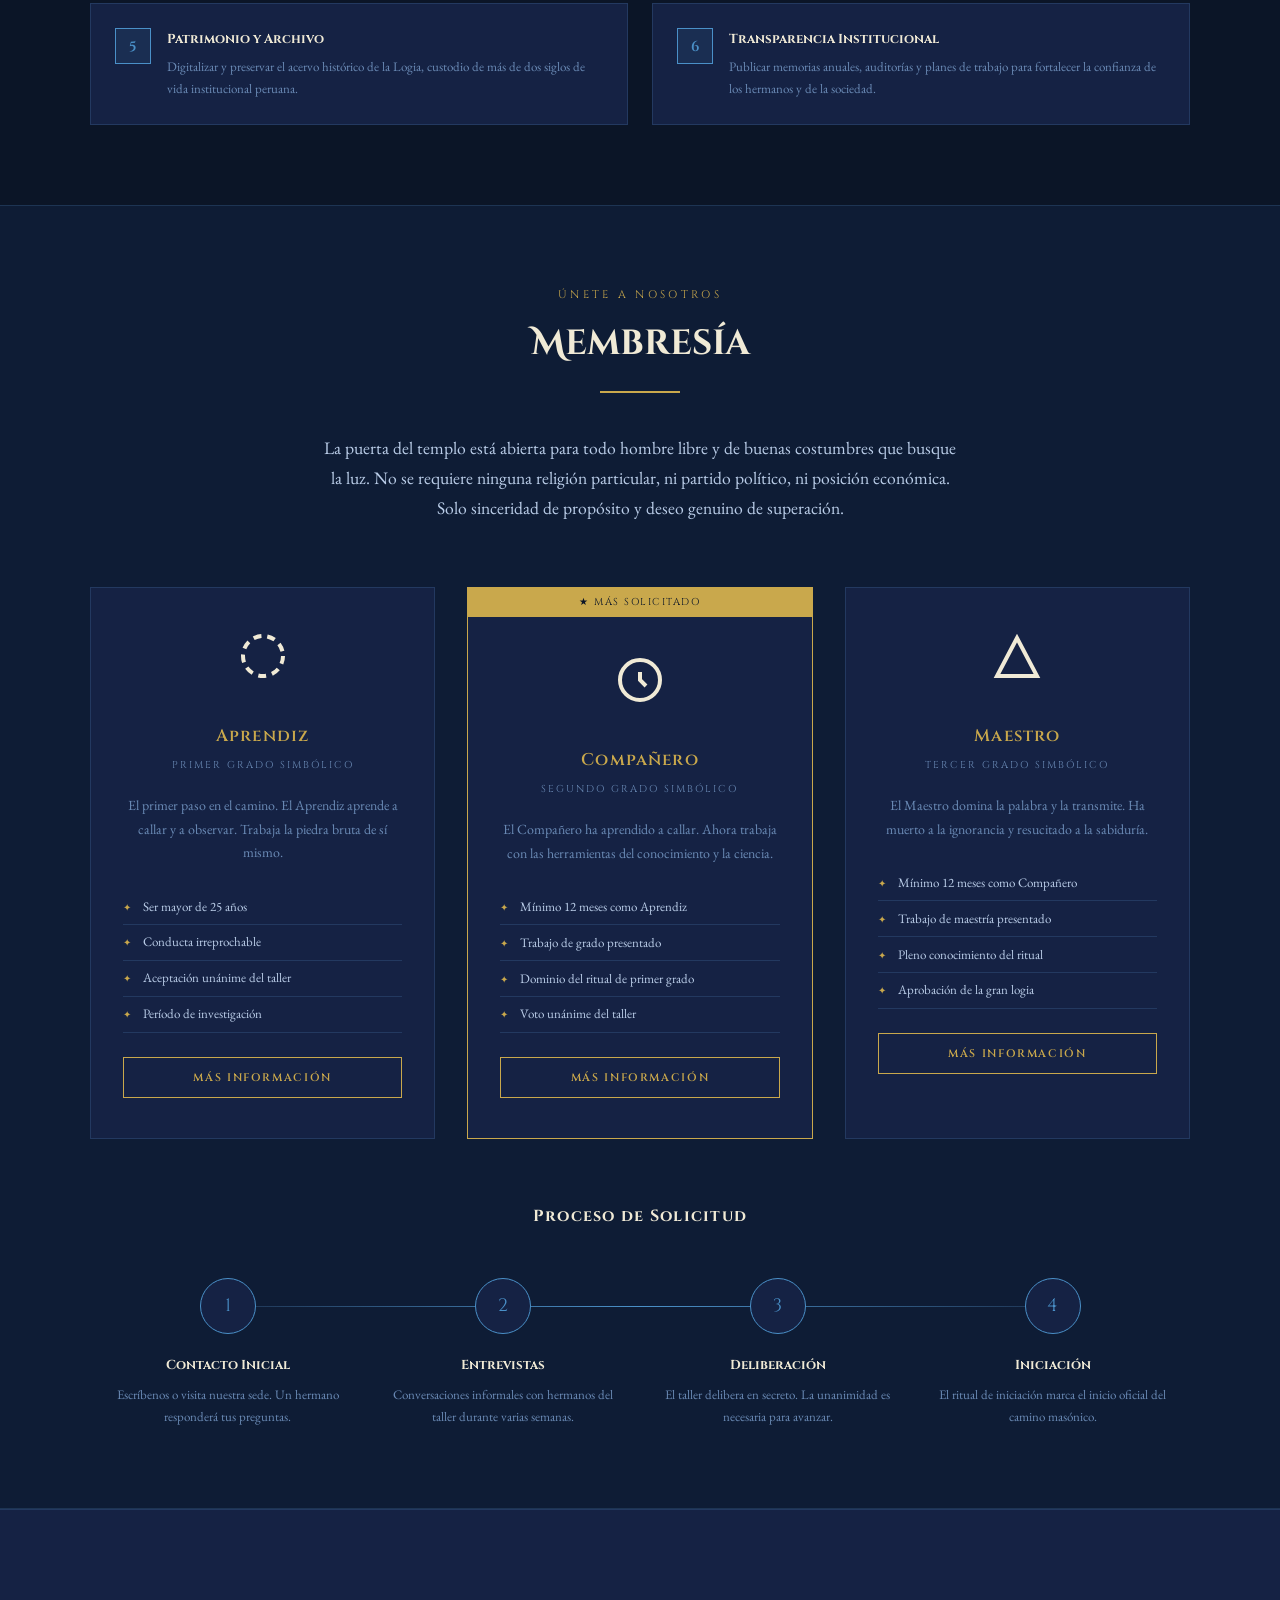
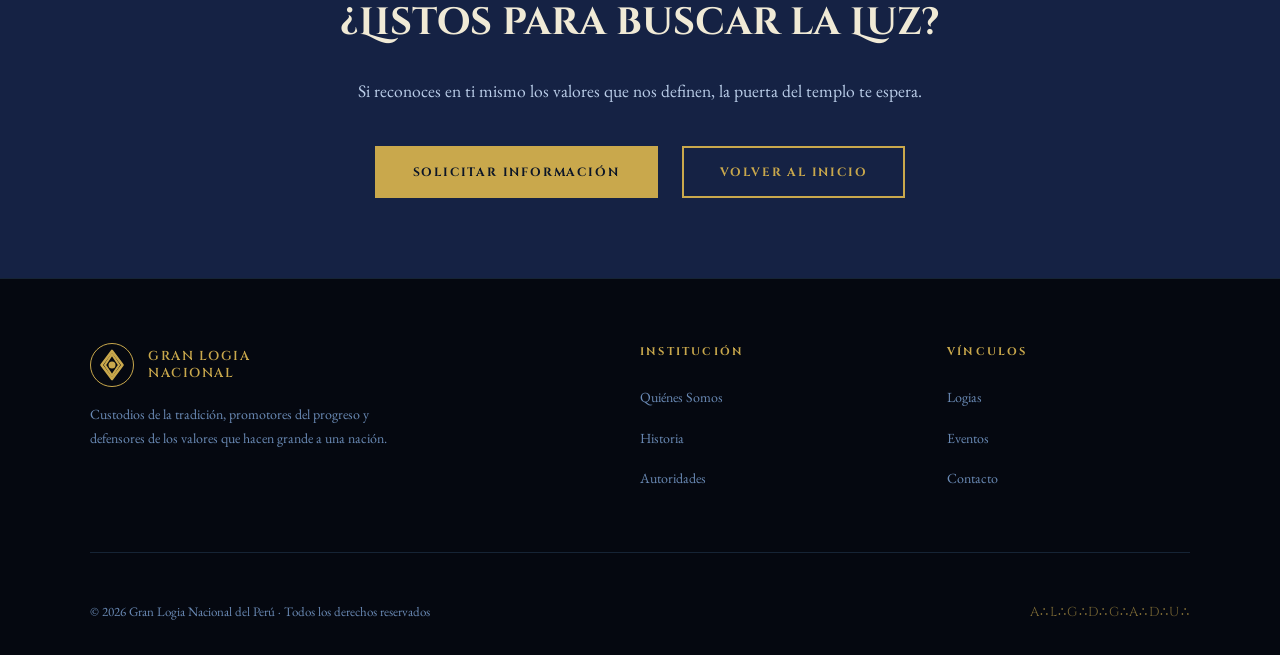
==== commit 92e98353: "cambios en index y nosotros" ====
--- a/index.html
+++ b/index.html
@@ -8,6 +8,7 @@
 <link rel="preconnect" href="https://fonts.gstatic.com" crossorigin>
 <link href="https://fonts.googleapis.com/css2?family=Cinzel:wght@400;600;700&family=Cinzel+Decorative:wght@400;700&family=EB+Garamond:ital,wght@0,400;0,500;1,400&display=swap" rel="stylesheet">
 <link href="styles.css" rel="stylesheet">
+<link href="nosotros.css" rel="stylesheet">
 </head>
 <body>
 
@@ -185,6 +186,348 @@
       <div class="principle-item reveal"> <h3>Libertad</h3><p>Defendemos el libre pensamiento y la libertad de conciencia.</p></div>
       <div class="principle-item reveal"> <h3>Igualdad</h3><p>En el templo somos iguales ante la luz.</p></div>
       <div class="principle-item reveal"> <h3>Fraternidad</h3><p>La hermandad universal es nuestro mayor ideal.</p></div>
+    </div>
+  </div>
+</section>
+
+<!-- HISTORIA -->
+<section class="page-section dark" id="historia">
+  <div class="section-inner">
+    <div class="reveal" style="margin-bottom: 3.5rem;">
+      <span class="section-label">Nuestra Trayectoria</span>
+      <h2 class="section-title">Historia de la Logia</h2>
+      <div class="gold-line"></div>
+      <p style="color: var(--cream-muted); max-width: 640px;">Más de dos siglos de presencia ininterrumpida en la vida espiritual, intelectual y cívica del Perú.</p>
+    </div>
+    <div class="timeline">
+      <div class="timeline-item">
+        <div class="timeline-year">1812 · Anno Lucis 5812</div>
+        <h3>Fundación de la Gran Logia</h3>
+        <p>Un grupo de patriotas masones, bajo la inspiración de los ideales iluministas y libertadores, constituyen en Lima la primera logia regular del territorio peruano. El fuego del pensamiento libre se enciende en la oscuridad colonial.</p>
+        <span class="timeline-badge">Fundación</span>
+      </div>
+      <div class="timeline-item">
+        <div class="timeline-year">1821</div>
+        <h3>La Independencia y la Logia</h3>
+        <p>Numerosos próceres de la Independencia del Perú son hermanos de nuestra Orden. La logia se convierte en espacio de deliberación patriótica y en semillero de la nueva república que nace bajo los ideales masónicos de libertad e igualdad.</p>
+        <span class="timeline-badge">Participación Histórica</span>
+      </div>
+      <div class="timeline-item">
+        <div class="timeline-year">1860 — 1900</div>
+        <h3>Expansión al Interior del País</h3>
+        <p>Se constituyen las primeras logias en provincias: Trujillo, Arequipa, Cusco y Piura. La luz masónica se extiende por todo el territorio, llevando educación, debate filosófico y solidaridad fraternal a los confines de la república.</p>
+        <span class="timeline-badge">Crecimiento Nacional</span>
+      </div>
+      <div class="timeline-item">
+        <div class="timeline-year">1919</div>
+        <h3>Constitución Moderna de la Gran Logia</h3>
+        <p>Se aprueba la nueva Constitución de la Gran Logia Nacional, que organiza la institución bajo los principios de soberanía, regularidad y universalidad. El modelo se consolida como referencia para la masonería de habla hispana.</p>
+        <span class="timeline-badge">Reorganización</span>
+      </div>
+      <div class="timeline-item">
+        <div class="timeline-year">1968 — 1975</div>
+        <h3>Resistencia y Continuidad</h3>
+        <p>Durante los periodos de gobierno militar, la Logia mantiene en silencio pero con firmeza sus principios de libertad y pensamiento libre. Los hermanos preservan los archivos, los rituales y la memoria de la institución para las generaciones venideras.</p>
+        <span class="timeline-badge">Resiliencia</span>
+      </div>
+      <div class="timeline-item">
+        <div class="timeline-year">2000 — 2025</div>
+        <h3>Renovación y Apertura</h3>
+        <p>La Gran Logia emprende un proceso de apertura y modernización, conectando con obediencias de todo el mundo, digitalizando sus archivos históricos y sumando a sus filas a hombres de las nuevas generaciones comprometidos con los ideales tradicionales.</p>
+        <span class="timeline-badge">Presente</span>
+      </div>
+    </div>
+  </div>
+</section>
+
+<!-- VALORES -->
+<section class="page-section" id="valores">
+  <div class="section-inner">
+    <div class="reveal" style="text-align: center; margin-bottom: 1rem;">
+      <span class="section-label">Nuestros Principios</span>
+      <h2 class="section-title">Los Valores que nos Definen</h2>
+      <div class="gold-line" style="margin: 0 auto 2.5rem;"></div>
+    </div>
+    <div class="valores-intro reveal">
+      <p>La masonería no impone credos ni dogmas. Nuestros valores no son mandatos externos sino compromisos que cada hermano asume libremente en el proceso de su perfeccionamiento interior.</p>
+    </div>
+    <div class="valores-grid">
+      <div class="valor-card reveal">
+        <div class="valor-num">01</div>
+        <span class="valor-icon">
+          <svg width="48" height="48" viewBox="0 0 24 24" fill="none" stroke="currentColor" stroke-width="2"><circle cx="12" cy="12" r="10"/><path d="M12 8v4l3 3"/></svg>
+        </span>
+        <h3>Búsqueda de la Luz</h3>
+        <p>La verdad no es una posesión sino un camino. El masón vive en perpetua búsqueda del conocimiento, la justicia y la sabiduría, nunca satisfecho, siempre creciendo.</p>
+      </div>
+      <div class="valor-card reveal">
+        <div class="valor-num">02</div>
+        <span class="valor-icon">
+          <svg width="48" height="48" viewBox="0 0 24 24" fill="none" stroke="currentColor" stroke-width="2"><path d="M12 3v18M3 12h18"/></svg>
+        </span>
+        <h3>Rectitud y Justicia</h3>
+        <p>La escuadra del masón mide sus actos antes de juzgar los ajenos. Actuamos con rectitud en los negocios, en la familia y en la sociedad, sin excepción.</p>
+      </div>
+      <div class="valor-card reveal">
+        <div class="valor-num">03</div>
+        <span class="valor-icon">
+          <svg width="48" height="48" viewBox="0 0 24 24" fill="none" stroke="currentColor" stroke-width="2"><path d="M17 21v-2a4 4 0 0 0-4-4H5a4 4 0 0 0-4 4v2"/><circle cx="9" cy="7" r="4"/><path d="M23 21v-2a4 4 0 0 0-3-3.87"/></svg>
+        </span>
+        <h3>Fraternidad Universal</h3>
+        <p>Todo hombre de bien es nuestro hermano potencial. La solidaridad masónica no tiene fronteras de raza, nación, religión o clase social.</p>
+      </div>
+      <div class="valor-card reveal">
+        <div class="valor-num">04</div>
+        <span class="valor-icon">
+          <svg width="48" height="48" viewBox="0 0 24 24" fill="none" stroke="currentColor" stroke-width="2"><path d="M19 11H5m14 0a2 2 0 012 2v6a2 2 0 01-2 2H5a2 2 0 01-2-2v-6a2 2 0 012-2m14 0V9a2 2 0 00-2-2M5 11V9a2 2 0 012-2"/></svg>
+        </span>
+        <h3>Libertad de Pensamiento</h3>
+        <p>Ningún dogma filosófico o político puede imponerse en el templo. La razón libre y la discusión respetuosa son las únicas herramientas del conocimiento masónico.</p>
+      </div>
+      <div class="valor-card reveal">
+        <div class="valor-num">05</div>
+        <span class="valor-icon">
+          <svg width="48" height="48" viewBox="0 0 24 24" fill="none" stroke="currentColor" stroke-width="2"><path d="M12 22s8-4 8-10V5l-8-3-8 3v7c0 6 8 10 8 10z"/></svg>
+        </span>
+        <h3>Discreción y Reserva</h3>
+        <p>Lo que se comparte en el templo permanece en el templo. La discreción protege a los hermanos y preserva la integridad de los trabajos realizados en el taller.</p>
+      </div>
+      <div class="valor-card reveal">
+        <div class="valor-num">06</div>
+        <span class="valor-icon">
+          <svg width="48" height="48" viewBox="0 0 24 24" fill="none" stroke="currentColor" stroke-width="2"><path d="M12 3v18M3 12h18"/></svg>
+        </span>
+        <h3>Perfeccionamiento Interior</h3>
+        <p>El masón trabaja incesantemente en la piedra bruta de su propio carácter para convertirla en piedra cúbica. El templo que construimos es el de nuestra propia humanidad.</p>
+      </div>
+    </div>
+  </div>
+</section>
+
+<!-- AUTORIDADES -->
+<section class="page-section dark" id="autoridades">
+  <div class="section-inner">
+    <div class="authorities-header reveal">
+      <span class="section-label">Gobierno de la Orden</span>
+      <h2 class="section-title">Nuestras Autoridades</h2>
+      <div class="gold-line" style="margin: 0 auto 1rem;"></div>
+      <p style="color: var(--cream-muted); max-width: 560px; margin: 0 auto;">El gobierno de la Gran Logia descansa en hombres elegidos por los hermanos, comprometidos con el servicio desinteresado a la Orden.</p>
+    </div>
+    <div class="gran-maestro reveal">
+      <div class="gm-avatar">
+        <svg width="80" height="80" viewBox="0 0 24 24" fill="none" stroke="currentColor" stroke-width="1.5"><path d="M3 9l9-7 9 7v11a2 2 0 0 1-2 2H5a2 2 0 0 1-2-2z"/><polyline points="9 22 9 12 15 12 15 22"/></svg>
+      </div>
+      <div class="gm-info">
+        <span class="role-badge">Gran Maestro · Bienio 2024–2026</span>
+        <h2>M∴H∴ Jorge Alonso Vásquez Ríos</h2>
+        <p class="period">Gran Logia Nacional del Perú · Grado 33°</p>
+        <p>Abogado constitucionalista y académico, el M∴H∴ Vásquez ha dedicado décadas al servicio de la Orden. Bajo su conducción, la Gran Logia ha impulsado la digitalización del patrimonio histórico y la apertura de nuevos talleres en regiones históricamente sin presencia masónica.</p>
+      </div>
+    </div>
+    <h3 style="font-family: 'Cinzel', serif; font-size: 16px; color: var(--cream); letter-spacing: 0.08em; margin-bottom: 2rem; padding-bottom: 1rem; border-bottom: 1px solid var(--border);">Grandes Oficiales</h3>
+    <div class="officers-grid">
+      <div class="officer-card reveal">
+        <div class="officer-avatar">
+          <svg width="42" height="42" viewBox="0 0 24 24" fill="none" stroke="currentColor" stroke-width="2"><circle cx="12" cy="12" r="10"/><path d="M12 8v4l3 3"/></svg>
+        </div>
+        <div class="cargo">Gran Primer Vigilante</div>
+        <h4>H∴ Manuel R. Torres</h4>
+        <p class="logia-ref">Logia Nº 3 · Lima</p>
+      </div>
+      <div class="officer-card reveal">
+        <div class="officer-avatar">
+          <svg width="42" height="42" viewBox="0 0 24 24" fill="none" stroke="currentColor" stroke-width="2"><circle cx="12" cy="12" r="10"/><path d="M12 8v4l3 3"/></svg>
+        </div>
+        <div class="cargo">Gran Segundo Vigilante</div>
+        <h4>H∴ César A. Flores</h4>
+        <p class="logia-ref">Logia Nº 8 · Arequipa</p>
+      </div>
+      <div class="officer-card reveal">
+        <div class="officer-avatar">
+          <svg width="42" height="42" viewBox="0 0 24 24" fill="none" stroke="currentColor" stroke-width="2"><path d="M4 19.5v-15A2.5 2.5 0 0 1 6.5 2H20v20H6.5a2.5 2.5 0 0 1 0-5H20"/></svg>
+        </div>
+        <div class="cargo">Gran Secretario</div>
+        <h4>H∴ Pedro L. Quispe</h4>
+        <p class="logia-ref">Logia Nº 1 · Lima</p>
+      </div>
+      <div class="officer-card reveal">
+        <div class="officer-avatar">
+          <svg width="42" height="42" viewBox="0 0 24 24" fill="none" stroke="currentColor" stroke-width="2"><circle cx="12" cy="12" r="10"/><path d="M12 8v4l3 3"/></svg>
+        </div>
+        <div class="cargo">Gran Tesorero</div>
+        <h4>H∴ Álvaro M. Silva</h4>
+        <p class="logia-ref">Logia Nº 7 · Trujillo</p>
+      </div>
+    </div>
+  </div>
+</section>
+
+<!-- MISIÓN Y VISIÓN -->
+<section class="page-section" id="mision">
+  <div class="section-inner">
+    <div class="reveal" style="margin-bottom: 3.5rem;">
+      <span class="section-label">Propósito Institucional</span>
+      <h2 class="section-title">Misión y Visión</h2>
+      <div class="gold-line"></div>
+    </div>
+    <div class="mision-grid reveal">
+      <div class="mv-card" data-label="M">
+        <span class="mv-tag">Misión</span>
+        <h3>Lo que somos y hacemos hoy</h3>
+        <p>Somos una fraternidad iniciática que forma hombres íntegros mediante el estudio filosófico, el trabajo simbólico y la práctica de las virtudes. Promovemos el pensamiento libre, la solidaridad fraternal y el servicio a la humanidad, contribuyendo al progreso moral y espiritual de la sociedad peruana.</p>
+      </div>
+      <div class="mv-card" data-label="V">
+        <span class="mv-tag">Visión</span>
+        <h3>Lo que aspiramos a ser</h3>
+        <p>Ser reconocida como la institución de referencia en la formación ética, filosófica y cívica del Perú. Una Gran Logia presente en todo el territorio nacional, con hermanos que son agentes de transformación positiva en sus comunidades y modelos de conducta para las generaciones que vienen.</p>
+      </div>
+    </div>
+    <div class="reveal">
+      <h3 style="font-family: 'Cinzel', serif; font-size: 16px; color: var(--cream); letter-spacing: 0.08em; margin-bottom: 2rem; padding-bottom: 1rem; border-bottom: 1px solid var(--border);">Objetivos Estratégicos</h3>
+      <div class="objetivos-list">
+        <div class="objetivo-item">
+          <div class="objetivo-num">1</div>
+          <div>
+            <h4>Formación Integral</h4>
+            <p>Desarrollar programas educativos que cubran filosofía, historia, ciencias y humanidades para el crecimiento continuo de los hermanos.</p>
+          </div>
+        </div>
+        <div class="objetivo-item">
+          <div class="objetivo-num">2</div>
+          <div>
+            <h4>Expansión Territorial</h4>
+            <p>Constituir nuevos talleres en regiones del interior donde la presencia masónica es escasa, llevando los valores de la Orden a todo el Perú.</p>
+          </div>
+        </div>
+        <div class="objetivo-item">
+          <div class="objetivo-num">3</div>
+          <div>
+            <h4>Proyección Social</h4>
+            <p>Potenciar los programas de asistencia social, becas educativas y voluntariado comunitario liderados por nuestras logias.</p>
+          </div>
+        </div>
+        <div class="objetivo-item">
+          <div class="objetivo-num">4</div>
+          <div>
+            <h4>Relaciones Internacionales</h4>
+            <p>Fortalecer los lazos de amistad y reconocimiento con grandes logias de América Latina, Europa y el mundo anglosajón.</p>
+          </div>
+        </div>
+        <div class="objetivo-item">
+          <div class="objetivo-num">5</div>
+          <div>
+            <h4>Patrimonio y Archivo</h4>
+            <p>Digitalizar y preservar el acervo histórico de la Logia, custodio de más de dos siglos de vida institucional peruana.</p>
+          </div>
+        </div>
+        <div class="objetivo-item">
+          <div class="objetivo-num">6</div>
+          <div>
+            <h4>Transparencia Institucional</h4>
+            <p>Publicar memorias anuales, auditorías y planes de trabajo para fortalecer la confianza de los hermanos y de la sociedad.</p>
+          </div>
+        </div>
+      </div>
+    </div>
+  </div>
+</section>
+
+<!-- MEMBRESÍA -->
+<section class="page-section dark" id="membresia">
+  <div class="section-inner">
+    <div class="reveal" style="text-align: center; margin-bottom: 1rem;">
+      <span class="section-label">Únete a Nosotros</span>
+      <h2 class="section-title">Membresía</h2>
+      <div class="gold-line" style="margin: 0 auto 2.5rem;"></div>
+    </div>
+    <div class="membresia-hero reveal">
+      <p>La puerta del templo está abierta para todo hombre libre y de buenas costumbres que busque la luz. No se requiere ninguna religión particular, ni partido político, ni posición económica. Solo sinceridad de propósito y deseo genuino de superación.</p>
+    </div>
+    <div class="grados-grid">
+      <div class="grado-card reveal">
+        <span class="grado-icon">
+          <svg width="48" height="48" viewBox="0 0 24 24" fill="none" stroke="currentColor" stroke-width="2"><circle cx="12" cy="12" r="10" stroke-dasharray="4 3"/></svg>
+        </span>
+        <h3>Aprendiz</h3>
+        <p class="grado-sub">Primer Grado Simbólico</p>
+        <p>El primer paso en el camino. El Aprendiz aprende a callar y a observar. Trabaja la piedra bruta de sí mismo.</p>
+        <ul class="grado-reqs">
+          <li>Ser mayor de 25 años</li>
+          <li>Conducta irreprochable</li>
+          <li>Aceptación unánime del taller</li>
+          <li>Período de investigación</li>
+        </ul>
+        <button class="btn-membresia">Más Información</button>
+      </div>
+      <div class="grado-card featured reveal">
+        <div class="grado-body">
+          <span class="grado-icon">
+            <svg width="48" height="48" viewBox="0 0 24 24" fill="none" stroke="currentColor" stroke-width="2"><circle cx="12" cy="12" r="10"/><path d="M12 8v4l3 3"/></svg>
+          </span>
+          <h3>Compañero</h3>
+          <p class="grado-sub">Segundo Grado Simbólico</p>
+          <p>El Compañero ha aprendido a callar. Ahora trabaja con las herramientas del conocimiento y la ciencia.</p>
+          <ul class="grado-reqs">
+            <li>Mínimo 12 meses como Aprendiz</li>
+            <li>Trabajo de grado presentado</li>
+            <li>Dominio del ritual de primer grado</li>
+            <li>Voto unánime del taller</li>
+          </ul>
+          <button class="btn-membresia">Más Información</button>
+        </div>
+      </div>
+      <div class="grado-card reveal">
+        <span class="grado-icon">
+          <svg width="48" height="48" viewBox="0 0 24 24" fill="none" stroke="currentColor" stroke-width="2"><path d="M12 3L2 22h20L12 3z"/></svg>
+        </span>
+        <h3>Maestro</h3>
+        <p class="grado-sub">Tercer Grado Simbólico</p>
+        <p>El Maestro domina la palabra y la transmite. Ha muerto a la ignorancia y resucitado a la sabiduría.</p>
+        <ul class="grado-reqs">
+          <li>Mínimo 12 meses como Compañero</li>
+          <li>Trabajo de maestría presentado</li>
+          <li>Pleno conocimiento del ritual</li>
+          <li>Aprobación de la gran logia</li>
+        </ul>
+        <button class="btn-membresia">Más Información</button>
+      </div>
+    </div>
+    <div class="proceso-section reveal">
+      <h3 style="font-family: 'Cinzel', serif; font-size: 16px; color: var(--cream); letter-spacing: 0.08em; text-align: center; margin-bottom: 3rem;">Proceso de Solicitud</h3>
+      <div class="proceso-grid">
+        <div class="proceso-step">
+          <div class="step-circle">1</div>
+          <h4>Contacto Inicial</h4>
+          <p>Escríbenos o visita nuestra sede. Un hermano responderá tus preguntas.</p>
+        </div>
+        <div class="proceso-step">
+          <div class="step-circle">2</div>
+          <h4>Entrevistas</h4>
+          <p>Conversaciones informales con hermanos del taller durante varias semanas.</p>
+        </div>
+        <div class="proceso-step">
+          <div class="step-circle">3</div>
+          <h4>Deliberación</h4>
+          <p>El taller delibera en secreto. La unanimidad es necesaria para avanzar.</p>
+        </div>
+        <div class="proceso-step">
+          <div class="step-circle">4</div>
+          <h4>Iniciación</h4>
+          <p>El ritual de iniciación marca el inicio oficial del camino masónico.</p>
+        </div>
+      </div>
+    </div>
+  </div>
+</section>
+
+<!-- CTA FINAL -->
+<section class="cta-band reveal">
+  <div>
+    <h2>¿Listos para buscar la Luz?</h2>
+    <p>Si reconoces en ti mismo los valores que nos definen, la puerta del templo te espera.</p>
+    <div class="cta-buttons">
+      <a href="#" class="btn-primary">Solicitar Información</a>
+      <a href="#inicio" class="btn-outline">Volver al Inicio</a>
     </div>
   </div>
 </section>
@@ -210,8 +553,8 @@
         <h5>Institución</h5>
         <ul>
           <li><a href="nosotros.html">Quiénes Somos</a></li>
-          <li><a href="#">Historia</a></li>
-          <li><a href="#">Autoridades</a></li>
+          <li><a href="#historia">Historia</a></li>
+          <li><a href="#autoridades">Autoridades</a></li>
         </ul>
       </div>
       <div class="footer-col">
@@ -240,7 +583,7 @@
   container.appendChild(star);
 }
 
-// Modal básico (puedes expandirlo después)
+// Modal básico
 function openModal(id) {
   alert("Modal de logia " + id + " - Aquí puedes agregar más información detallada.");
 }
@@ -248,8 +591,9 @@
 // Reveal on scroll
 const observer = new IntersectionObserver(entries => {
   entries.forEach(e => { if (e.isIntersecting) e.target.classList.add('visible'); });
-}, { threshold: 0.1 });
-document.querySelectorAll('.reveal').forEach(el => observer.observe(el));
+}, { threshold: 0.08 });
+
+document.querySelectorAll('.reveal, .timeline-item').forEach(el => observer.observe(el));
 </script>
 </body>
 </html>
--- a/nosotros.css
+++ b/nosotros.css
@@ -0,0 +1,725 @@
+*, *::before, *::after { box-sizing: border-box; margin: 0; padding: 0; }
+
+:root {
+  --navy:         #0B1527;
+  --navy-mid:     #0E1C35;
+  --navy-panel:   #111F3A;
+  --navy-card:    #152244;
+  --navy-light:   #1A2D57;
+  --gold:         #C9A84C;
+  --gold-light:   #E8C97A;
+  --gold-dark:    #8B6914;
+  --cream:        #F0EAD6;
+  --cream-muted:  #BACDE8;
+  --text-muted:   #6A8AB5;
+  --border:       rgba(100,160,220,0.18);
+  --border-strong: rgba(100,160,220,0.45);
+  --accent:       #4A90C8;
+}
+
+html { scroll-behavior: smooth; }
+
+body {
+  background: var(--navy);
+  color: var(--cream);
+  font-family: 'EB Garamond', serif;
+  font-size: 17px;
+  line-height: 1.7;
+  overflow-x: hidden;
+}
+
+/* ─── NAV ─── */
+nav {
+  position: fixed;
+  top: 0; left: 0; right: 0;
+  z-index: 100;
+  background: rgba(11,21,39,0.96);
+  backdrop-filter: blur(10px);
+  border-bottom: 1px solid var(--border);
+  display: flex;
+  align-items: center;
+  justify-content: space-between;
+  padding: 0 3rem;
+  height: 72px;
+}
+
+.nav-logo {
+  display: flex; align-items: center; gap: 14px; text-decoration: none;
+}
+
+.nav-emblem {
+  width: 44px; height: 44px;
+  display: flex; align-items: center; justify-content: center;
+  border: 1.5px solid var(--gold);
+  border-radius: 50%;
+  color: var(--gold); font-size: 20px; font-family: serif;
+}
+
+.nav-title {
+  font-family: 'Cinzel', serif; font-size: 13px; font-weight: 600;
+  color: var(--gold); letter-spacing: 0.12em; text-transform: uppercase; line-height: 1.3;
+}
+
+.nav-links { display: flex; align-items: center; gap: 2rem; list-style: none; }
+
+.nav-links a {
+  font-family: 'Cinzel', serif; font-size: 12px; font-weight: 600;
+  letter-spacing: 0.1em; text-transform: uppercase;
+  color: var(--cream-muted); text-decoration: none; transition: color 0.2s;
+}
+
+.nav-links a:hover, .nav-links a.active { color: var(--gold); }
+
+.nav-dropdown { position: relative; }
+.nav-dropdown > a::after { content: ' ▾'; font-size: 10px; }
+
+.dropdown-menu {
+  display: none; position: absolute;
+  top: calc(100% + 16px); left: 50%; transform: translateX(-50%);
+  background: var(--navy-panel); border: 1px solid var(--border-strong);
+  min-width: 260px; z-index: 200;
+}
+
+.nav-dropdown:hover .dropdown-menu { display: block; }
+
+.dropdown-menu a {
+  display: block; padding: 14px 20px;
+  font-family: 'Cinzel', serif; font-size: 11px; letter-spacing: 0.12em;
+  text-transform: uppercase; color: var(--cream-muted); text-decoration: none;
+  border-bottom: 1px solid var(--border); transition: all 0.2s;
+}
+
+.dropdown-menu a:last-child { border-bottom: none; }
+.dropdown-menu a:hover { background: rgba(74,144,200,0.1); color: var(--gold); padding-left: 26px; }
+
+/* ─── HERO NOSOTROS ─── */
+.nosotros-hero {
+  min-height: 55vh;
+  display: flex; align-items: flex-end;
+  position: relative; overflow: hidden;
+  padding: 0 2rem 5rem;
+}
+
+.nosotros-hero-bg {
+  position: absolute; inset: 0;
+  background:
+    radial-gradient(ellipse 100% 80% at 50% 0%, rgba(74,144,200,0.14) 0%, transparent 60%),
+    linear-gradient(180deg, rgba(11,21,39,0.5) 0%, var(--navy) 100%);
+}
+
+.nosotros-hero-pattern {
+  position: absolute; inset: 0; pointer-events: none; opacity: 0.05;
+  background-image:
+    repeating-linear-gradient(45deg, var(--accent) 0, var(--accent) 1px, transparent 0, transparent 50%),
+    repeating-linear-gradient(-45deg, var(--accent) 0, var(--accent) 1px, transparent 0, transparent 50%);
+  background-size: 30px 30px;
+}
+
+/* Column lines decoration */
+.hero-columns {
+  position: absolute; inset: 0; pointer-events: none;
+  display: flex; justify-content: center; gap: 6rem; padding-top: 0;
+}
+
+.hero-col-line {
+  width: 1px; height: 100%;
+  background: linear-gradient(180deg, rgba(201,168,76,0.3) 0%, transparent 100%);
+}
+
+.nosotros-hero-content {
+  max-width: 1100px; width: 100%; margin: 0 auto; position: relative;
+}
+
+.breadcrumb {
+  display: flex; align-items: center; gap: 0.75rem;
+  font-family: 'Cinzel', serif; font-size: 11px;
+  letter-spacing: 0.2em; text-transform: uppercase;
+  color: var(--text-muted); margin-bottom: 2rem;
+}
+
+.breadcrumb a { color: var(--text-muted); text-decoration: none; transition: color 0.2s; }
+.breadcrumb a:hover { color: var(--gold); }
+.breadcrumb span { color: var(--gold); }
+.breadcrumb-sep { opacity: 0.4; }
+
+.nosotros-hero-content h1 {
+  font-family: 'Cinzel Decorative', serif;
+  font-size: clamp(2.2rem, 5vw, 4rem);
+  font-weight: 700;
+  color: var(--cream);
+  line-height: 1.15;
+  margin-bottom: 1.5rem;
+}
+
+.nosotros-hero-content h1 span { color: var(--gold); }
+
+.hero-lead {
+  font-style: italic; font-size: 1.2rem;
+  color: var(--cream-muted); max-width: 640px; line-height: 1.7;
+}
+
+/* ─── TAB NAVIGATION ─── */
+.tab-nav {
+  background: var(--navy-panel);
+  border-bottom: 1px solid var(--border);
+  position: sticky;
+  top: 72px;
+  z-index: 90;
+}
+
+.tab-nav-inner {
+  max-width: 1100px; margin: 0 auto;
+  display: flex; overflow-x: auto;
+}
+
+.tab-btn {
+  flex-shrink: 0;
+  padding: 1.25rem 1.75rem;
+  font-family: 'Cinzel', serif; font-size: 11px;
+  font-weight: 600; letter-spacing: 0.15em;
+  text-transform: uppercase; color: var(--text-muted);
+  background: none; border: none;
+  border-bottom: 2px solid transparent;
+  cursor: pointer; transition: all 0.25s;
+  white-space: nowrap;
+}
+
+.tab-btn:hover { color: var(--cream); }
+.tab-btn.active { color: var(--gold); border-bottom-color: var(--gold); }
+
+/* ─── SECTIONS GENERIC ─── */
+.page-section { padding: 5rem 2rem; }
+.page-section.dark { background: var(--navy-mid); border-top: 1px solid var(--border); border-bottom: 1px solid var(--border); }
+.page-section.darker { background: #070F1E; }
+
+.section-inner { max-width: 1100px; margin: 0 auto; }
+
+.section-label {
+  font-family: 'Cinzel', serif; font-size: 11px;
+  letter-spacing: 0.3em; text-transform: uppercase;
+  color: var(--gold); margin-bottom: 1rem; display: block;
+}
+
+.section-title {
+  font-family: 'Cinzel Decorative', serif;
+  font-size: clamp(1.5rem, 3vw, 2.2rem);
+  color: var(--cream); line-height: 1.3; margin-bottom: 1.5rem;
+}
+
+.gold-line { width: 80px; height: 2px; background: var(--gold); margin-bottom: 2.5rem; }
+
+/* ─── VISTA 1: QUIÉNES SOMOS ─── */
+.quienes-grid {
+  display: grid; grid-template-columns: 5fr 4fr;
+  gap: 5rem; align-items: start;
+}
+
+.quienes-text p { color: var(--cream-muted); margin-bottom: 1.4rem; font-size: 1.05rem; }
+
+.quote-block {
+  border-left: 3px solid var(--gold);
+  padding: 1.5rem 2rem;
+  background: var(--navy-card);
+  margin: 2.5rem 0;
+}
+
+.quote-block blockquote {
+  font-style: italic; font-size: 1.2rem;
+  color: var(--cream); line-height: 1.7;
+  margin-bottom: 0.75rem;
+}
+
+.quote-block cite {
+  font-family: 'Cinzel', serif; font-size: 11px;
+  letter-spacing: 0.15em; text-transform: uppercase; color: var(--gold);
+}
+
+.identity-cards { display: flex; flex-direction: column; gap: 1.25rem; }
+
+.identity-card {
+  background: var(--navy-card); border: 1px solid var(--border);
+  padding: 1.5rem 1.75rem; display: flex; gap: 1.25rem; align-items: flex-start;
+  transition: border-color 0.3s;
+}
+
+.identity-card:hover { border-color: var(--accent); }
+
+.identity-icon {
+  font-size: 1.75rem; flex-shrink: 0;
+  width: 52px; height: 52px;
+  background: rgba(74,144,200,0.08);
+  border: 1px solid var(--border);
+  display: flex; align-items: center; justify-content: center;
+}
+
+.identity-card h4 {
+  font-family: 'Cinzel', serif; font-size: 14px;
+  font-weight: 600; color: var(--cream);
+  letter-spacing: 0.07em; margin-bottom: 0.4rem;
+}
+
+.identity-card p { font-size: 14px; color: var(--text-muted); }
+
+/* ─── VISTA 2: HISTORIA ─── */
+.timeline { position: relative; padding-left: 2rem; }
+
+.timeline::before {
+  content: '';
+  position: absolute; left: 0; top: 0; bottom: 0;
+  width: 1px;
+  background: linear-gradient(180deg, transparent, var(--gold) 10%, var(--gold) 90%, transparent);
+}
+
+.timeline-item {
+  position: relative; padding: 0 0 3.5rem 2.5rem;
+  opacity: 0;
+  transform: translateX(-20px);
+  transition: opacity 0.6s ease, transform 0.6s ease;
+}
+
+.timeline-item.visible { opacity: 1; transform: translateX(0); }
+
+.timeline-item::before {
+  content: '';
+  position: absolute; left: -5px; top: 0.5rem;
+  width: 11px; height: 11px;
+  border-radius: 50%;
+  background: var(--gold);
+  border: 2px solid var(--navy);
+  box-shadow: 0 0 0 3px rgba(201,168,76,0.25);
+}
+
+.timeline-year {
+  font-family: 'Cinzel', serif; font-size: 11px;
+  letter-spacing: 0.2em; text-transform: uppercase;
+  color: var(--gold); margin-bottom: 0.5rem;
+}
+
+.timeline-item h3 {
+  font-family: 'Cinzel', serif; font-size: 18px;
+  font-weight: 600; color: var(--cream);
+  margin-bottom: 0.75rem; line-height: 1.3;
+}
+
+.timeline-item p { color: var(--text-muted); font-size: 15px; max-width: 680px; }
+
+.timeline-badge {
+  display: inline-block; margin-top: 0.75rem;
+  font-family: 'Cinzel', serif; font-size: 10px;
+  letter-spacing: 0.15em; text-transform: uppercase;
+  padding: 4px 12px; border: 1px solid var(--border);
+  color: var(--accent);
+}
+
+/* ─── VISTA 3: VALORES ─── */
+.valores-intro {
+  max-width: 700px; margin-bottom: 4rem; text-align: center;
+  margin-left: auto; margin-right: auto;
+}
+
+.valores-intro p { color: var(--cream-muted); font-size: 1.1rem; }
+
+.valores-grid {
+  display: grid; grid-template-columns: repeat(3, 1fr); gap: 2rem;
+}
+
+.valor-card {
+  background: var(--navy-card); border: 1px solid var(--border);
+  padding: 2.5rem 2rem; text-align: center;
+  position: relative; overflow: hidden;
+  transition: all 0.3s;
+}
+
+.valor-card::after {
+  content: '';
+  position: absolute; bottom: 0; left: 0; right: 0;
+  height: 2px;
+  background: linear-gradient(90deg, transparent, var(--gold), transparent);
+  transform: scaleX(0);
+  transition: transform 0.3s;
+}
+
+.valor-card:hover { border-color: var(--gold); transform: translateY(-4px); }
+.valor-card:hover::after { transform: scaleX(1); }
+
+.valor-num {
+  font-family: 'Cinzel Decorative', serif; font-size: 3rem;
+  color: rgba(74,144,200,0.15); line-height: 1;
+  position: absolute; top: 1rem; right: 1.25rem;
+}
+
+.valor-icon { font-size: 2.5rem; margin-bottom: 1.25rem; display: block; }
+
+.valor-card h3 {
+  font-family: 'Cinzel', serif; font-size: 16px;
+  font-weight: 600; color: var(--gold);
+  letter-spacing: 0.1em; text-transform: uppercase;
+  margin-bottom: 1rem;
+}
+
+.valor-card p { font-size: 14px; color: var(--text-muted); line-height: 1.7; }
+
+/* ─── VISTA 4: AUTORIDADES ─── */
+.authorities-header {
+  text-align: center; margin-bottom: 4rem;
+}
+
+.gran-maestro {
+  display: flex; gap: 4rem; align-items: center;
+  background: var(--navy-card); border: 1px solid var(--border-strong);
+  padding: 3rem; margin-bottom: 3.5rem;
+  position: relative; overflow: hidden;
+}
+
+.gran-maestro::before {
+  content: '';
+  position: absolute; top: 0; left: 0; bottom: 0;
+  width: 3px;
+  background: linear-gradient(180deg, transparent, var(--gold), transparent);
+}
+
+.gm-avatar {
+  flex-shrink: 0;
+  width: 140px; height: 140px;
+  border-radius: 50%;
+  border: 2px solid var(--gold);
+  background: var(--navy-light);
+  display: flex; align-items: center; justify-content: center;
+  font-size: 4rem;
+  position: relative;
+}
+
+.gm-avatar::after {
+  content: '';
+  position: absolute; inset: -8px;
+  border-radius: 50%;
+  border: 1px solid rgba(201,168,76,0.2);
+}
+
+.gm-info .role-badge {
+  display: inline-block;
+  font-family: 'Cinzel', serif; font-size: 10px;
+  letter-spacing: 0.2em; text-transform: uppercase;
+  color: var(--gold); border: 1px solid var(--gold);
+  padding: 4px 14px; margin-bottom: 1rem;
+}
+
+.gm-info h2 {
+  font-family: 'Cinzel Decorative', serif; font-size: 1.8rem;
+  color: var(--cream); margin-bottom: 0.25rem;
+}
+
+.gm-info .period {
+  font-family: 'Cinzel', serif; font-size: 12px;
+  letter-spacing: 0.15em; color: var(--text-muted);
+  margin-bottom: 1.25rem;
+}
+
+.gm-info p { color: var(--cream-muted); font-size: 15px; max-width: 480px; }
+
+.officers-grid {
+  display: grid; grid-template-columns: repeat(4, 1fr); gap: 1.5rem;
+}
+
+.officer-card {
+  background: var(--navy-card); border: 1px solid var(--border);
+  padding: 1.75rem 1.5rem; text-align: center;
+  transition: border-color 0.3s;
+}
+
+.officer-card:hover { border-color: var(--accent); }
+
+.officer-avatar {
+  width: 72px; height: 72px;
+  border-radius: 50%;
+  background: var(--navy-light);
+  border: 1px solid var(--border);
+  display: flex; align-items: center; justify-content: center;
+  font-size: 2rem; margin: 0 auto 1rem;
+}
+
+.officer-card .cargo {
+  font-family: 'Cinzel', serif; font-size: 10px;
+  letter-spacing: 0.15em; text-transform: uppercase;
+  color: var(--accent); margin-bottom: 0.5rem;
+}
+
+.officer-card h4 {
+  font-family: 'Cinzel', serif; font-size: 14px;
+  color: var(--cream); margin-bottom: 0.3rem;
+}
+
+.officer-card .logia-ref { font-size: 13px; color: var(--text-muted); }
+
+/* ─── VISTA 5: MISIÓN & VISIÓN ─── */
+.mision-grid {
+  display: grid; grid-template-columns: 1fr 1fr; gap: 3rem; margin-bottom: 4rem;
+}
+
+.mv-card {
+  background: var(--navy-card); border: 1px solid var(--border);
+  padding: 3rem 2.5rem; position: relative; overflow: hidden;
+}
+
+.mv-card::before {
+  content: attr(data-label);
+  position: absolute; top: -1rem; right: 2rem;
+  font-family: 'Cinzel Decorative', serif; font-size: 5rem;
+  color: rgba(74,144,200,0.06); font-weight: 700;
+  line-height: 1; letter-spacing: -0.02em;
+}
+
+.mv-tag {
+  display: inline-block; margin-bottom: 1.5rem;
+  font-family: 'Cinzel', serif; font-size: 11px;
+  letter-spacing: 0.25em; text-transform: uppercase;
+  color: var(--gold); border-bottom: 1px solid var(--gold);
+  padding-bottom: 0.4rem;
+}
+
+.mv-card h3 {
+  font-family: 'Cinzel', serif; font-size: 20px;
+  color: var(--cream); margin-bottom: 1.25rem;
+}
+
+.mv-card p { color: var(--cream-muted); font-size: 1rem; }
+
+.objetivos-list {
+  display: grid; grid-template-columns: repeat(2, 1fr); gap: 1.5rem;
+}
+
+.objetivo-item {
+  display: flex; gap: 1rem; align-items: flex-start;
+  padding: 1.5rem; background: var(--navy-card); border: 1px solid var(--border);
+}
+
+.objetivo-num {
+  flex-shrink: 0;
+  width: 36px; height: 36px;
+  background: rgba(74,144,200,0.1);
+  border: 1px solid var(--accent);
+  display: flex; align-items: center; justify-content: center;
+  font-family: 'Cinzel', serif; font-size: 14px;
+  color: var(--accent); font-weight: 600;
+}
+
+.objetivo-item h4 {
+  font-family: 'Cinzel', serif; font-size: 13px;
+  color: var(--cream); margin-bottom: 0.35rem;
+}
+
+.objetivo-item p { font-size: 13px; color: var(--text-muted); }
+
+/* ─── VISTA 6: MEMBRESÍA ─── */
+.membresia-hero {
+  text-align: center; margin-bottom: 4rem;
+}
+
+.membresia-hero p { color: var(--cream-muted); font-size: 1.1rem; max-width: 640px; margin: 0 auto; }
+
+.grados-grid {
+  display: grid; grid-template-columns: repeat(3, 1fr); gap: 2rem; margin-bottom: 4rem;
+}
+
+.grado-card {
+  background: var(--navy-card); border: 1px solid var(--border);
+  padding: 2.5rem 2rem; text-align: center;
+  transition: all 0.3s; position: relative; overflow: hidden;
+}
+
+.grado-card.featured {
+  border-color: var(--gold);
+}
+
+.grado-card.featured::before {
+  content: '★ Más Solicitado';
+  position: absolute; top: 0; left: 0; right: 0;
+  background: var(--gold); color: var(--navy);
+  font-family: 'Cinzel', serif; font-size: 10px;
+  letter-spacing: 0.15em; text-transform: uppercase;
+  padding: 6px; text-align: center;
+}
+
+.grado-card.featured .grado-body { margin-top: 1.5rem; }
+
+.grado-card:hover { transform: translateY(-4px); border-color: var(--accent); }
+.grado-card.featured:hover { border-color: var(--gold-light); }
+
+.grado-icon { font-size: 2.75rem; margin-bottom: 1.25rem; display: block; }
+
+.grado-card h3 {
+  font-family: 'Cinzel', serif; font-size: 17px;
+  font-weight: 600; color: var(--gold);
+  letter-spacing: 0.07em; margin-bottom: 0.35rem;
+}
+
+.grado-card .grado-sub {
+  font-family: 'Cinzel', serif; font-size: 10px;
+  letter-spacing: 0.2em; text-transform: uppercase;
+  color: var(--text-muted); margin-bottom: 1.25rem;
+}
+
+.grado-card p { font-size: 14px; color: var(--text-muted); margin-bottom: 1.5rem; }
+
+.grado-reqs { list-style: none; text-align: left; margin-bottom: 1.5rem; }
+
+.grado-reqs li {
+  font-size: 13px; color: var(--cream-muted);
+  padding: 0.4rem 0;
+  border-bottom: 1px solid var(--border);
+  display: flex; gap: 0.75rem; align-items: flex-start;
+}
+
+.grado-reqs li::before { content: '✦'; color: var(--gold); font-size: 10px; flex-shrink: 0; margin-top: 3px; }
+
+.btn-membresia {
+  display: block; width: 100%;
+  padding: 12px;
+  background: transparent; color: var(--gold);
+  border: 1px solid var(--gold);
+  font-family: 'Cinzel', serif; font-size: 11px;
+  font-weight: 600; letter-spacing: 0.15em; text-transform: uppercase;
+  cursor: pointer; transition: all 0.25s;
+}
+
+.btn-membresia:hover { background: var(--gold); color: var(--navy); }
+
+.proceso-section { margin-top: 4rem; }
+
+.proceso-grid {
+  display: grid; grid-template-columns: repeat(4, 1fr); gap: 0;
+  position: relative;
+}
+
+.proceso-grid::before {
+  content: '';
+  position: absolute; top: 28px; left: 12.5%; right: 12.5%;
+  height: 1px; background: linear-gradient(90deg, var(--border), var(--accent), var(--border));
+}
+
+.proceso-step { text-align: center; padding: 0 1rem; }
+
+.step-circle {
+  width: 56px; height: 56px;
+  border-radius: 50%;
+  background: var(--navy-card); border: 1.5px solid var(--accent);
+  display: flex; align-items: center; justify-content: center;
+  font-family: 'Cinzel', serif; font-size: 18px;
+  color: var(--accent); margin: 0 auto 1.25rem;
+  position: relative; z-index: 1;
+}
+
+.proceso-step h4 {
+  font-family: 'Cinzel', serif; font-size: 13px;
+  color: var(--cream); margin-bottom: 0.5rem;
+}
+
+.proceso-step p { font-size: 13px; color: var(--text-muted); }
+
+/* ─── FOOTER ─── */
+footer {
+  background: #050810;
+  border-top: 1px solid var(--border);
+  padding: 4rem 2rem 2rem;
+}
+
+.footer-inner { max-width: 1100px; margin: 0 auto; }
+
+.footer-grid {
+  display: grid; grid-template-columns: 2fr 1fr 1fr;
+  gap: 4rem; margin-bottom: 3rem; padding-bottom: 3rem;
+  border-bottom: 1px solid var(--border);
+}
+
+.footer-brand p {
+  color: var(--text-muted); font-size: 14px;
+  line-height: 1.7; margin-top: 1rem; max-width: 320px;
+}
+
+.footer-col h5 {
+  font-family: 'Cinzel', serif; font-size: 11px;
+  letter-spacing: 0.2em; text-transform: uppercase;
+  color: var(--gold); margin-bottom: 1.25rem;
+}
+
+.footer-col ul { list-style: none; }
+.footer-col ul li { margin-bottom: 0.75rem; }
+
+.footer-col ul li a {
+  color: var(--text-muted); text-decoration: none;
+  font-size: 14px; transition: color 0.2s; cursor: pointer;
+}
+
+.footer-col ul li a:hover { color: var(--gold); }
+
+.footer-bottom {
+  display: flex; justify-content: space-between; align-items: center; gap: 1rem;
+}
+
+.footer-bottom p { font-size: 13px; color: var(--text-muted); }
+
+.footer-masonic {
+  font-family: 'Cinzel', serif; font-size: 13px;
+  color: var(--gold); opacity: 0.6; letter-spacing: 0.1em;
+}
+
+/* ─── SCROLL REVEAL ─── */
+.reveal {
+  opacity: 0; transform: translateY(24px);
+  transition: opacity 0.7s ease, transform 0.7s ease;
+}
+.reveal.visible { opacity: 1; transform: translateY(0); }
+
+/* ─── CTA FINAL ─── */
+.cta-band {
+  background: var(--navy-card); border-top: 1px solid var(--border);
+  padding: 5rem 2rem; text-align: center;
+}
+
+.cta-band h2 {
+  font-family: 'Cinzel Decorative', serif; font-size: clamp(1.5rem, 3vw, 2.4rem);
+  color: var(--cream); margin-bottom: 1.25rem;
+}
+
+.cta-band p { color: var(--cream-muted); font-size: 1.1rem; margin-bottom: 2.5rem; }
+
+.cta-buttons { display: flex; gap: 1.5rem; justify-content: center; flex-wrap: wrap; }
+
+.btn-primary {
+  display: inline-block; padding: 14px 36px;
+  background: var(--gold); color: var(--navy);
+  font-family: 'Cinzel', serif; font-size: 12px; font-weight: 700;
+  letter-spacing: 0.15em; text-transform: uppercase;
+  text-decoration: none; border: 2px solid var(--gold);
+  cursor: pointer; transition: all 0.25s;
+}
+
+.btn-primary:hover { background: var(--gold-light); border-color: var(--gold-light); }
+
+.btn-outline {
+  display: inline-block; padding: 14px 36px;
+  background: transparent; color: var(--gold);
+  font-family: 'Cinzel', serif; font-size: 12px; font-weight: 700;
+  letter-spacing: 0.15em; text-transform: uppercase;
+  text-decoration: none; border: 2px solid var(--gold);
+  cursor: pointer; transition: all 0.25s;
+}
+
+.btn-outline:hover { background: rgba(201,168,76,0.1); }
+
+/* ─── RESPONSIVE ─── */
+@media (max-width: 768px) {
+  nav { padding: 0 1.5rem; }
+  .nav-links { display: none; }
+  .quienes-grid { grid-template-columns: 1fr; gap: 3rem; }
+  .valores-grid { grid-template-columns: 1fr; }
+  .officers-grid { grid-template-columns: 1fr 1fr; }
+  .mision-grid { grid-template-columns: 1fr; }
+  .objetivos-list { grid-template-columns: 1fr; }
+  .grados-grid { grid-template-columns: 1fr; }
+  .proceso-grid { grid-template-columns: 1fr 1fr; }
+  .proceso-grid::before { display: none; }
+  .gran-maestro { flex-direction: column; text-align: center; gap: 2rem; }
+  .footer-grid { grid-template-columns: 1fr; gap: 2rem; }
+  .footer-bottom { flex-direction: column; text-align: center; }
+}
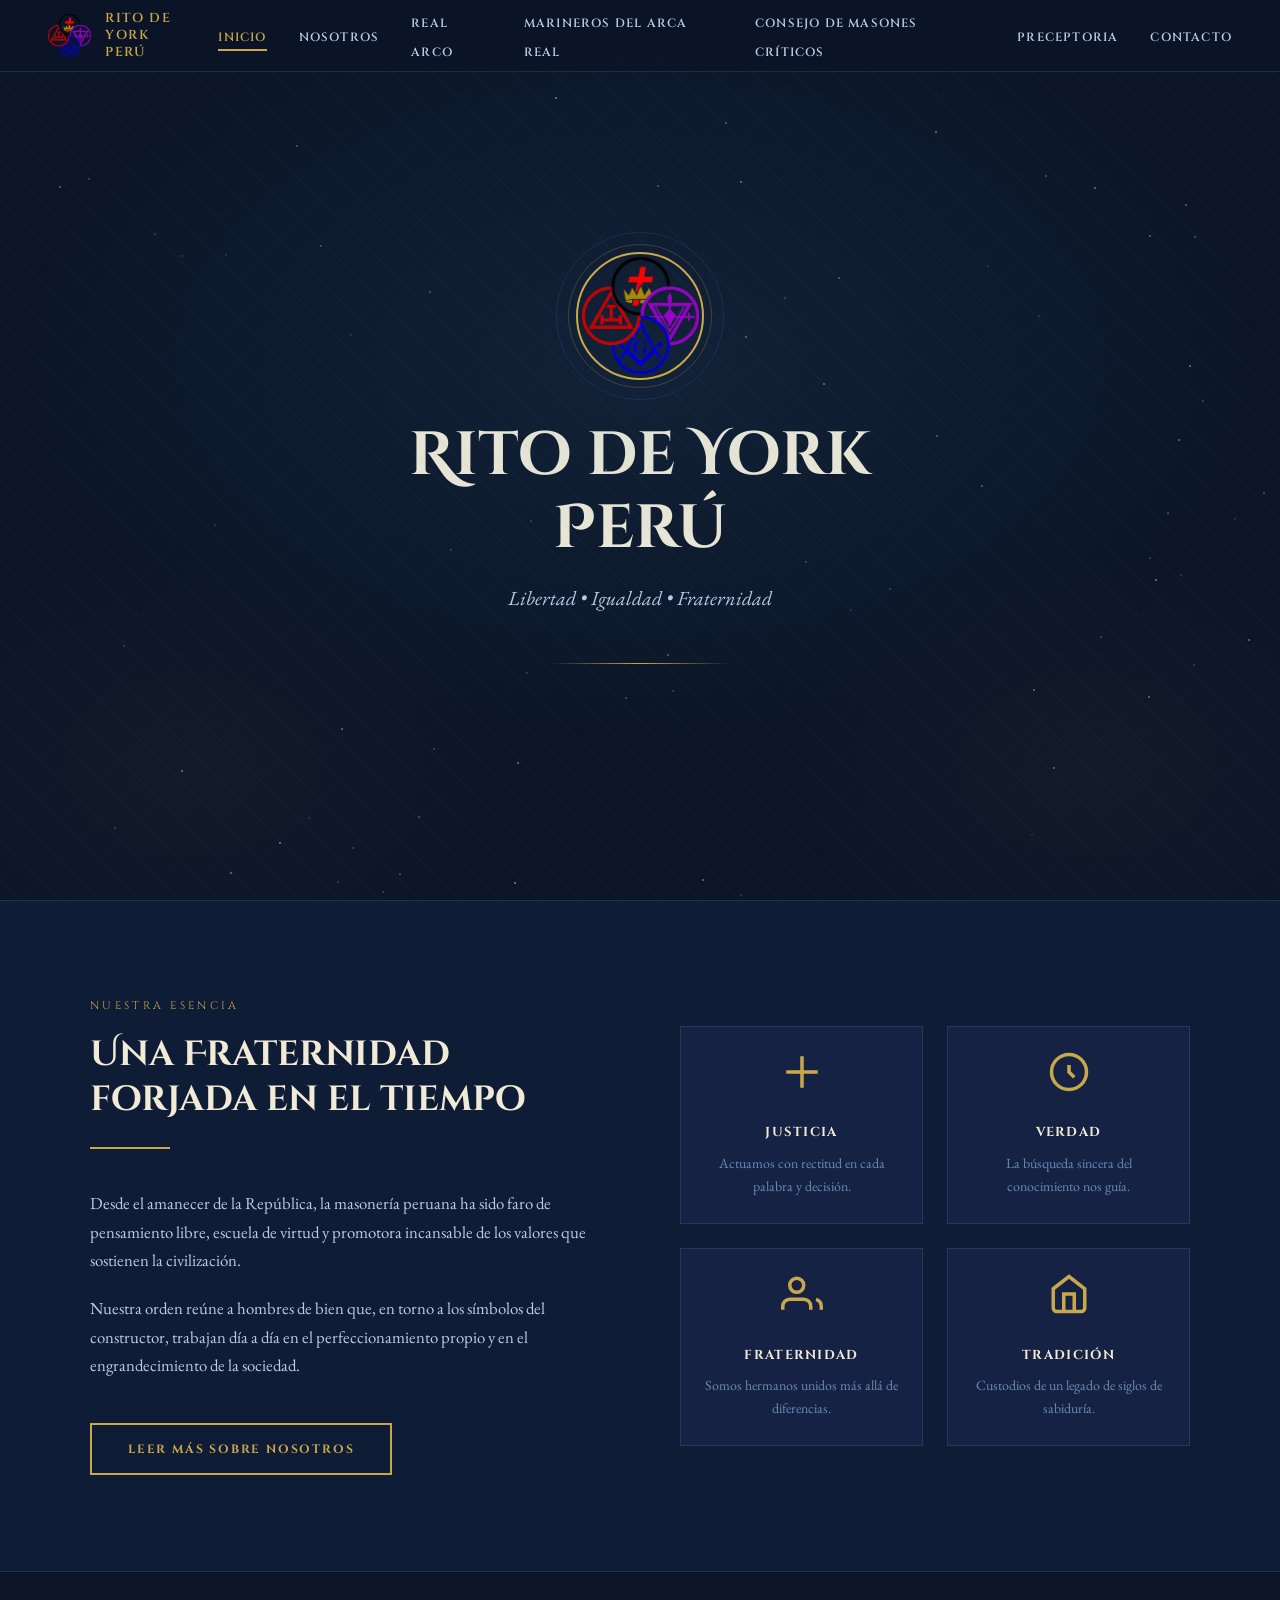
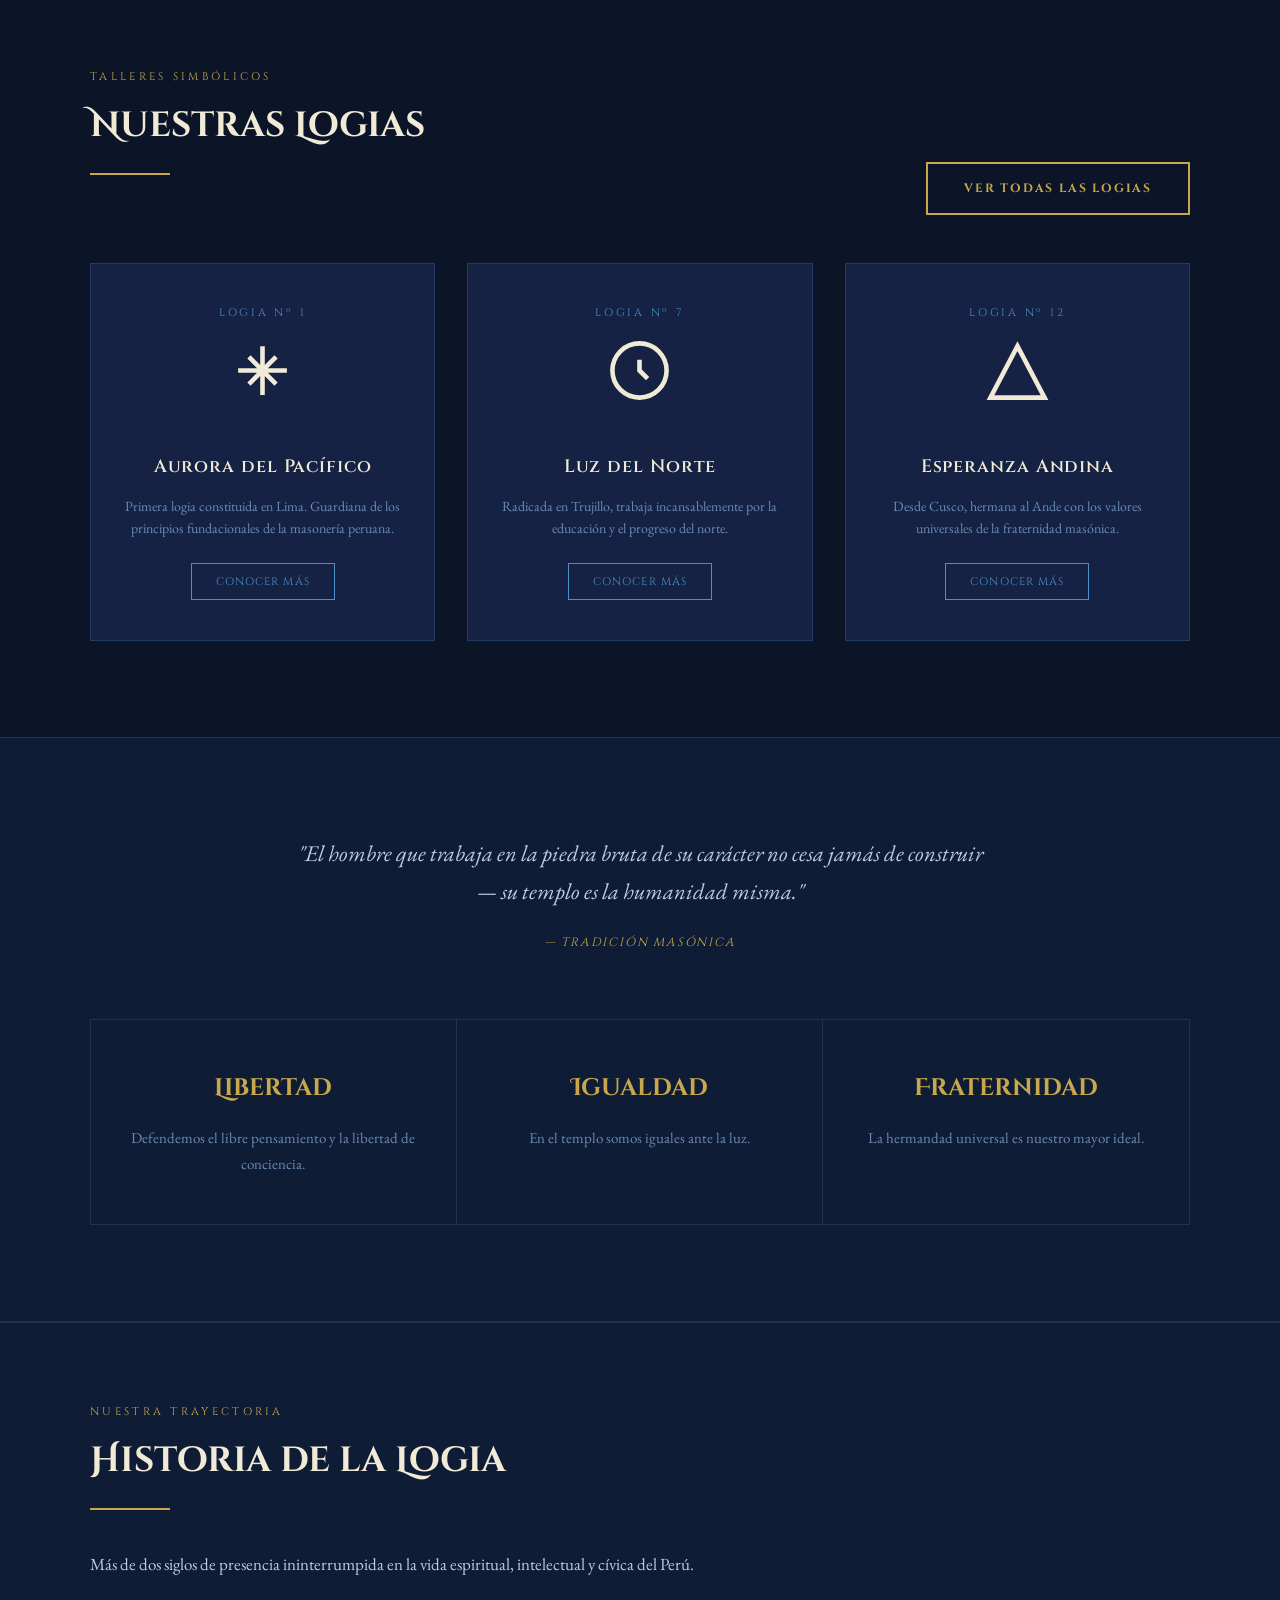
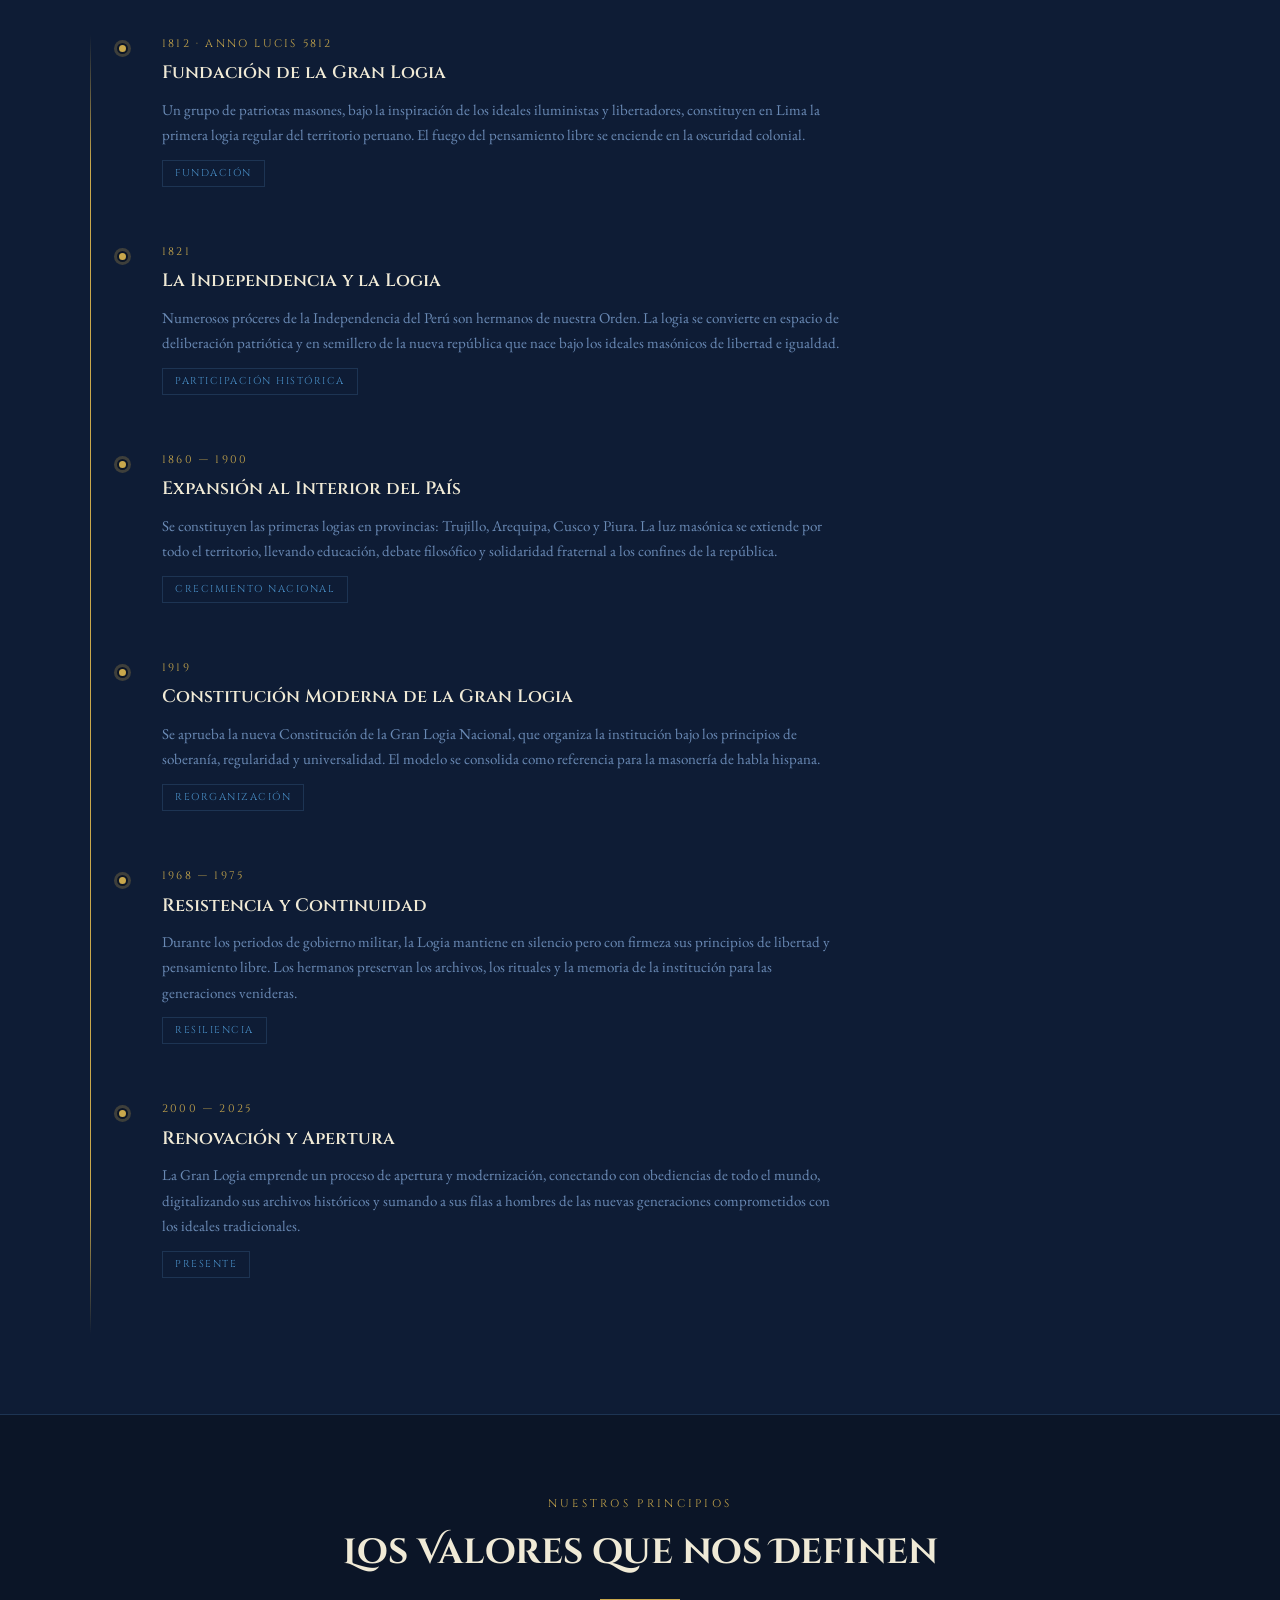
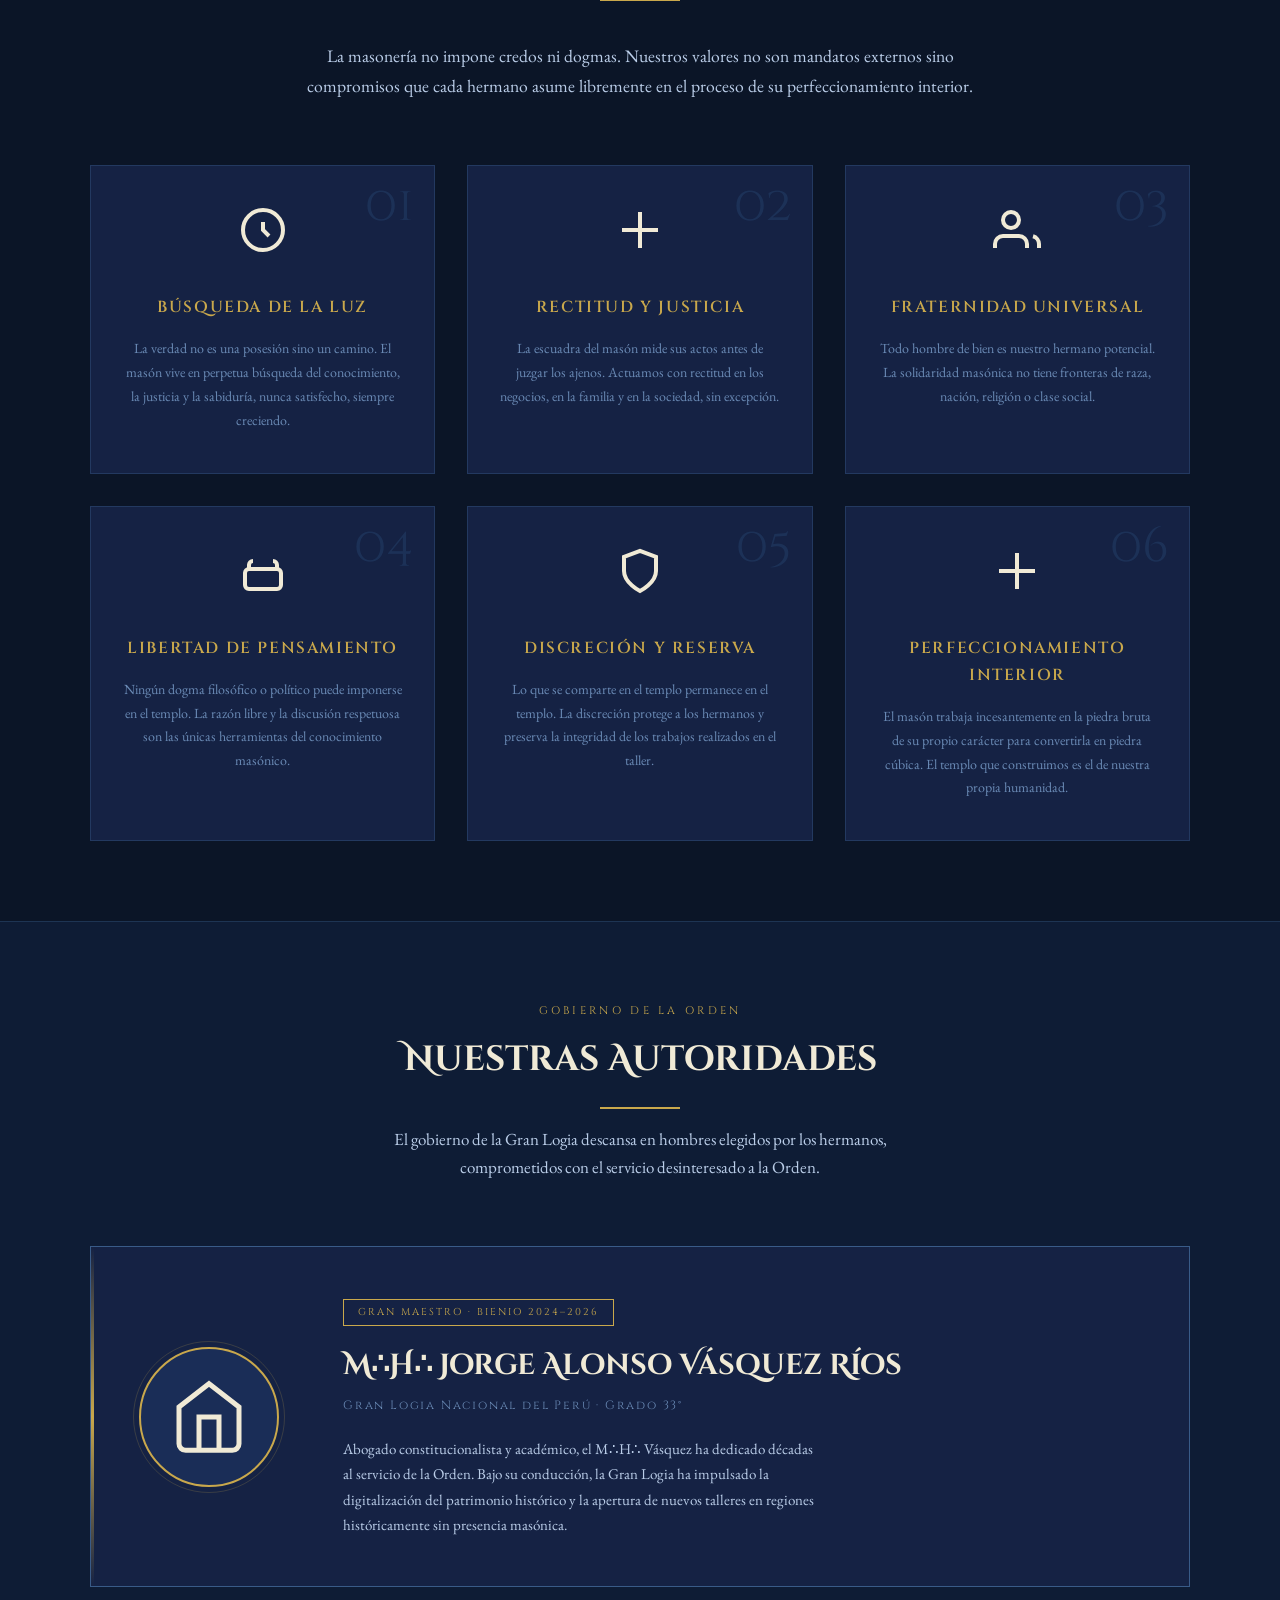
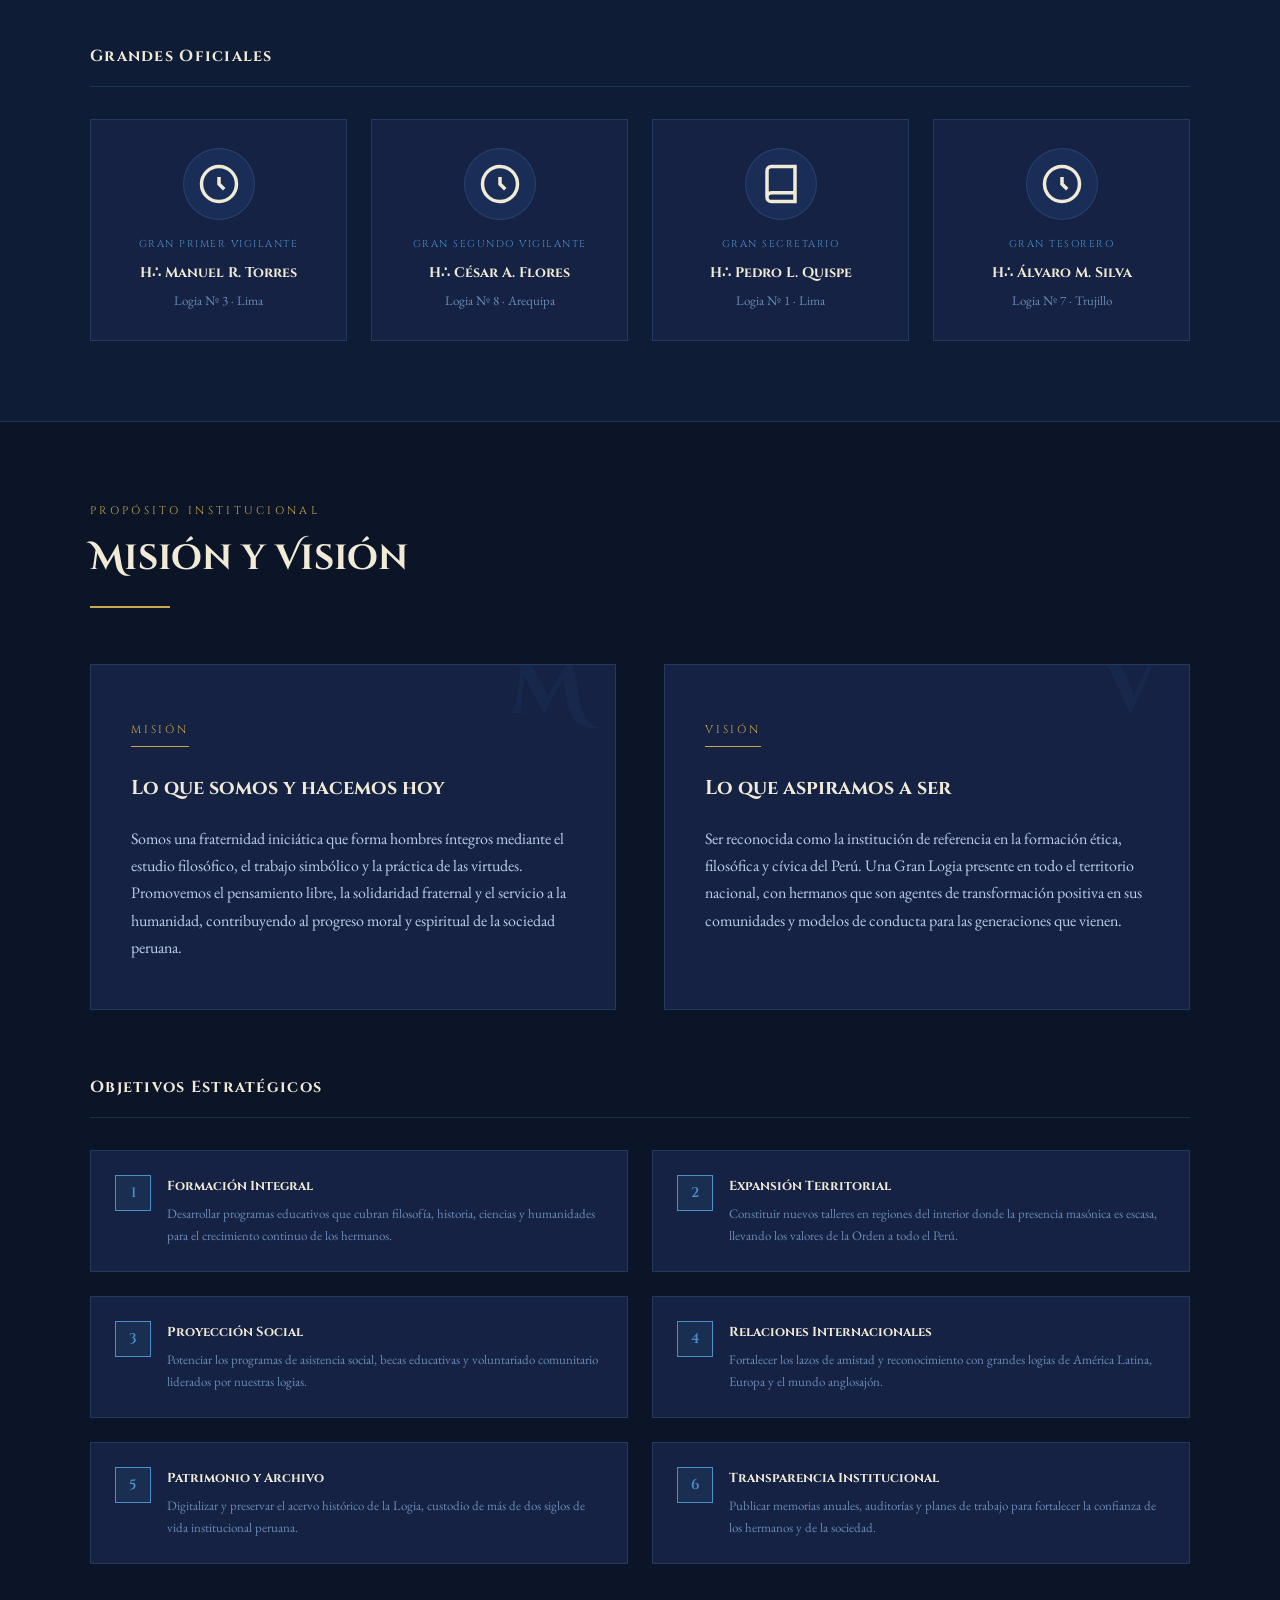
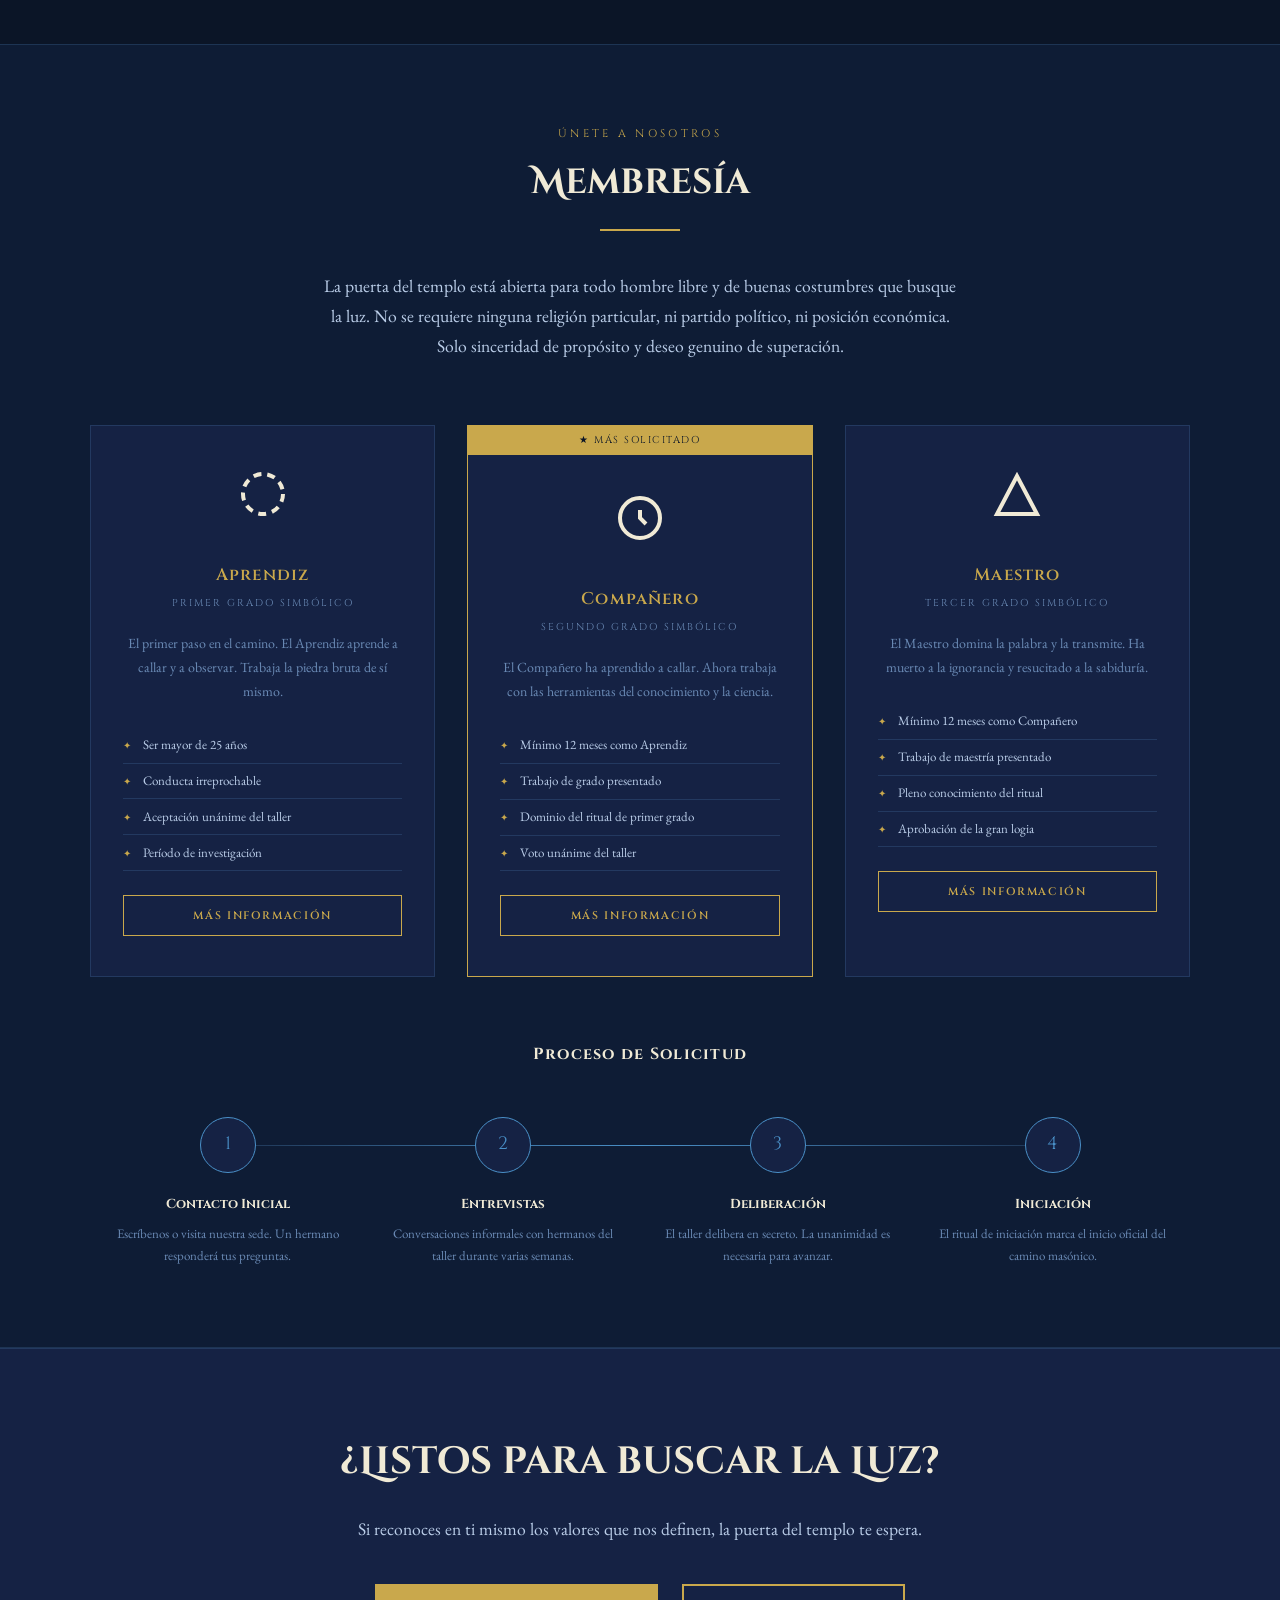
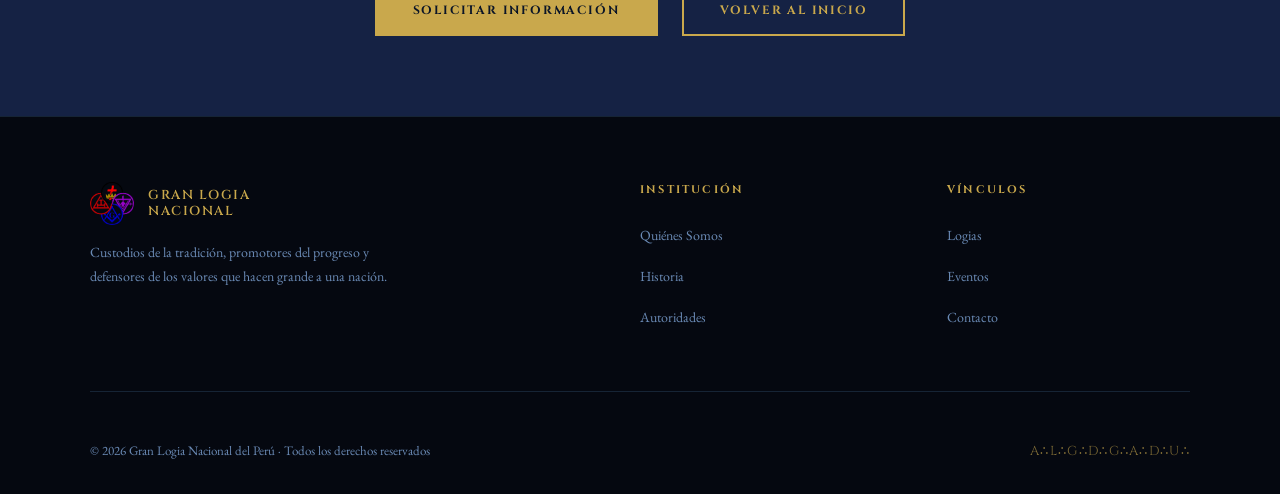
==== commit 8a414b71: "cambios" ====
--- a/index.html
+++ b/index.html
@@ -15,12 +15,9 @@
 <!-- NAV -->
 <nav>
   <a class="nav-logo" href="index.html">
-    <div class="nav-emblem">
-      <svg width="48" height="48" viewBox="0 0 48 48" fill="none" xmlns="http://www.w3.org/2000/svg">
-        <path d="M24 8L36 24L24 40L12 24L24 8Z" stroke="currentColor" stroke-width="3" stroke-linejoin="round"/>
-        <path d="M24 12L32 24L24 36L16 24L24 12Z" stroke="currentColor" stroke-width="2.5"/>
-        <circle cx="24" cy="24" r="4" fill="currentColor"/>
-      </svg>
+    <div class="nav-emblem" style="border: none;">
+      <img src="Imagenes/LogoLogia.png" alt="Logo Rito de York Perú" 
+           style="width:100%; height:100%; object-fit:contain;" />
     </div>
     <div class="nav-title">Rito de York <br><span>Perú</span></div>
   </a>
@@ -40,49 +37,18 @@
 <section class="hero" id="inicio">
   <div class="hero-bg"></div>
   <div class="hero-pattern"></div>
-  <div class="hero-stars" id="stars"></div>
-
-  <p class="hero-subtitle">Fundada · Anno Lucis 5812</p>
+  <div class="hero-stars" id="stars"></div>  
   
   <div class="hero-emblem">
-    <svg width="130" height="130" viewBox="0 0 48 48" fill="none" xmlns="http://www.w3.org/2000/svg">
-      <path d="M24 8L36 24L24 40L12 24L24 8Z" stroke="currentColor" stroke-width="3" stroke-linejoin="round"/>
-      <path d="M24 12L32 24L24 36L16 24L24 12Z" stroke="currentColor" stroke-width="2.5"/>
-      <circle cx="24" cy="24" r="4" fill="currentColor"/>
-    </svg>
-  </div>
-
-  <h1>Gran Logia Nacional<br>del Perú</h1>
+  <img src="Imagenes/LogoLogia.png" alt="Logo Rito de York Perú" 
+       style="width:117px; height:117px; object-fit:contain;" />
+</div>
+
+  <h1>Rito de York<br>Perú</h1>
   <p class="hero-tagline">Libertad • Igualdad • Fraternidad</p>
   <div class="hero-divider"></div>
   
-  <div class="hero-cta">
-    <a href="nosotros.html" class="btn-primary">Conócenos</a>
-    <a href="#logias" class="btn-outline">Nuestras Logias</a>
-  </div>
-</section>
-
-<!-- STATS BAR -->
-<div class="stats-bar reveal">
-  <div class="stats-inner">
-    <div class="stat-item">
-      <div class="stat-num">1812</div>
-      <div class="stat-label">Año de Fundación</div>
-    </div>
-    <div class="stat-item">
-      <div class="stat-num">48</div>
-      <div class="stat-label">Logias Activas</div>
-    </div>
-    <div class="stat-item">
-      <div class="stat-num">3,200+</div>
-      <div class="stat-label">Hermanos Iniciados</div>
-    </div>
-    <div class="stat-item">
-      <div class="stat-num">24</div>
-      <div class="stat-label">Departamentos</div>
-    </div>
-  </div>
-</div>
+</section>
 
 <!-- ABOUT INTRO -->
 <section class="about" id="sobre-nosotros">
@@ -538,13 +504,10 @@
     <div class="footer-grid">
       <div class="footer-brand">
         <div class="nav-logo" style="margin-bottom: 1rem;">
-          <div class="nav-emblem">
-            <svg width="42" height="42" viewBox="0 0 48 48" fill="none" xmlns="http://www.w3.org/2000/svg">
-              <path d="M24 8L36 24L24 40L12 24L24 8Z" stroke="currentColor" stroke-width="3" stroke-linejoin="round"/>
-              <path d="M24 12L32 24L24 36L16 24L24 12Z" stroke="currentColor" stroke-width="2.5"/>
-              <circle cx="24" cy="24" r="4" fill="currentColor"/>
-            </svg>
-          </div>
+          <div class="nav-emblem" style="border: none;">
+              <img src="Imagenes/LogoLogia.png" alt="Logo Rito de York Perú" 
+                     style="width:100%; height:100%; object-fit:contain;" />
+                    </div>
           <div class="nav-title">Gran Logia<br>Nacional</div>
         </div>
         <p>Custodios de la tradición, promotores del progreso y defensores de los valores que hacen grande a una nación.</p>
@@ -594,6 +557,12 @@
 }, { threshold: 0.08 });
 
 document.querySelectorAll('.reveal, .timeline-item').forEach(el => observer.observe(el));
+ const links = document.querySelectorAll('.nav-links a');
+  links.forEach(link => {
+    if (link.href === window.location.href) {
+      link.classList.add('active');
+    }
+  });
 </script>
 </body>
 </html>
--- a/styles.css
+++ b/styles.css
@@ -51,13 +51,18 @@
 }
 
 .nav-emblem {
-  width: 44px; height: 44px;
-  display: flex; align-items: center; justify-content: center;
-  border: 1.5px solid var(--gold);
+  width: 48px; height: 48px;
+  display: flex; align-items: center; justify-content: center; 
   border-radius: 50%;
+  overflow: hidden;  /* ← agrega esto */
   color: var(--gold);
   font-size: 20px;
   font-family: serif;
+}
+.nav-links a.active {
+  color: var(--gold);
+  border-bottom: 2px solid var(--gold);
+  padding-bottom: 4px;
 }
 
 .nav-title {
--- a/nosotros.css
+++ b/nosotros.css
@@ -722,4 +722,20 @@
   .gran-maestro { flex-direction: column; text-align: center; gap: 2rem; }
   .footer-grid { grid-template-columns: 1fr; gap: 2rem; }
   .footer-bottom { flex-direction: column; text-align: center; }
+}
+.identity-card-link {
+  text-decoration: none;
+  color: inherit;
+  cursor: pointer;
+  transition: border-color 0.3s, transform 0.2s;
+}
+
+.identity-card-link:hover {
+  border-color: var(--gold);
+  transform: translateY(-3px);
+}
+.nav-links a.active {
+  color: var(--gold);
+  border-bottom: 2px solid var(--gold);
+  padding-bottom: 4px;
 }
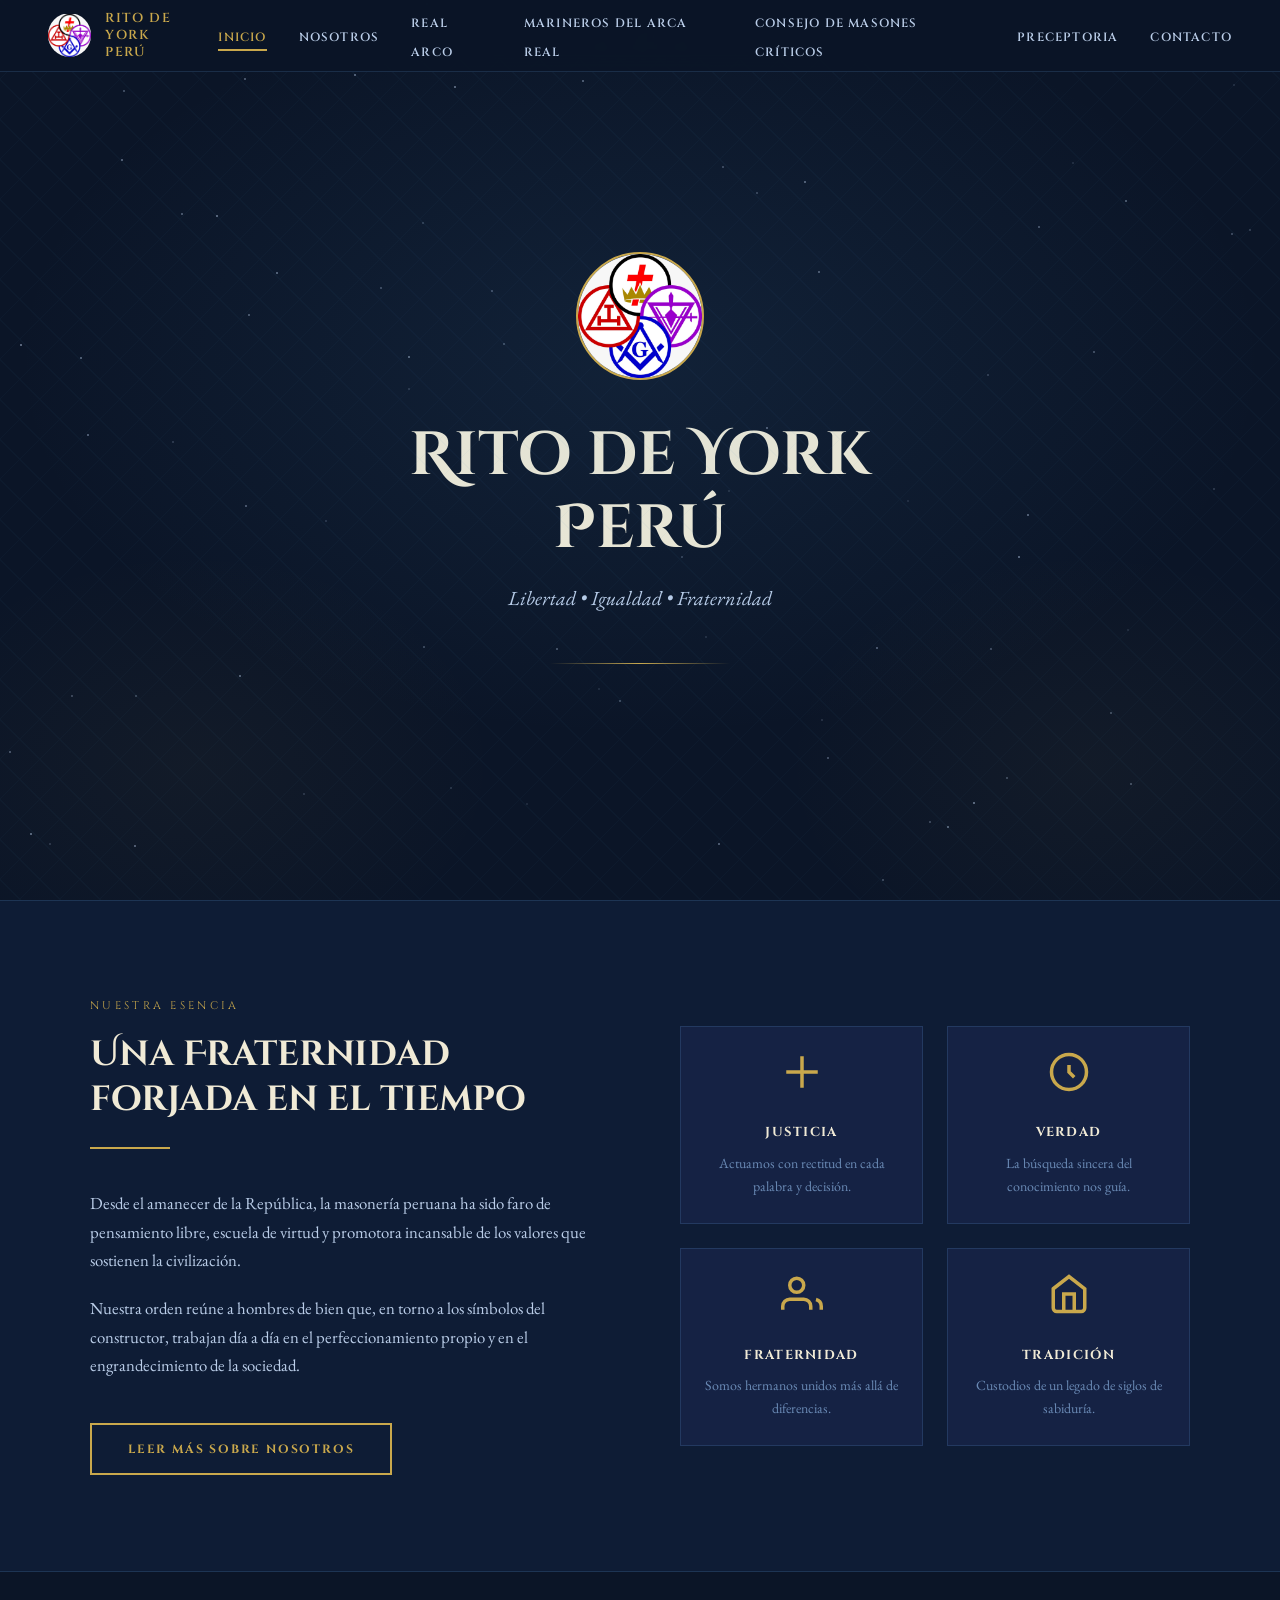
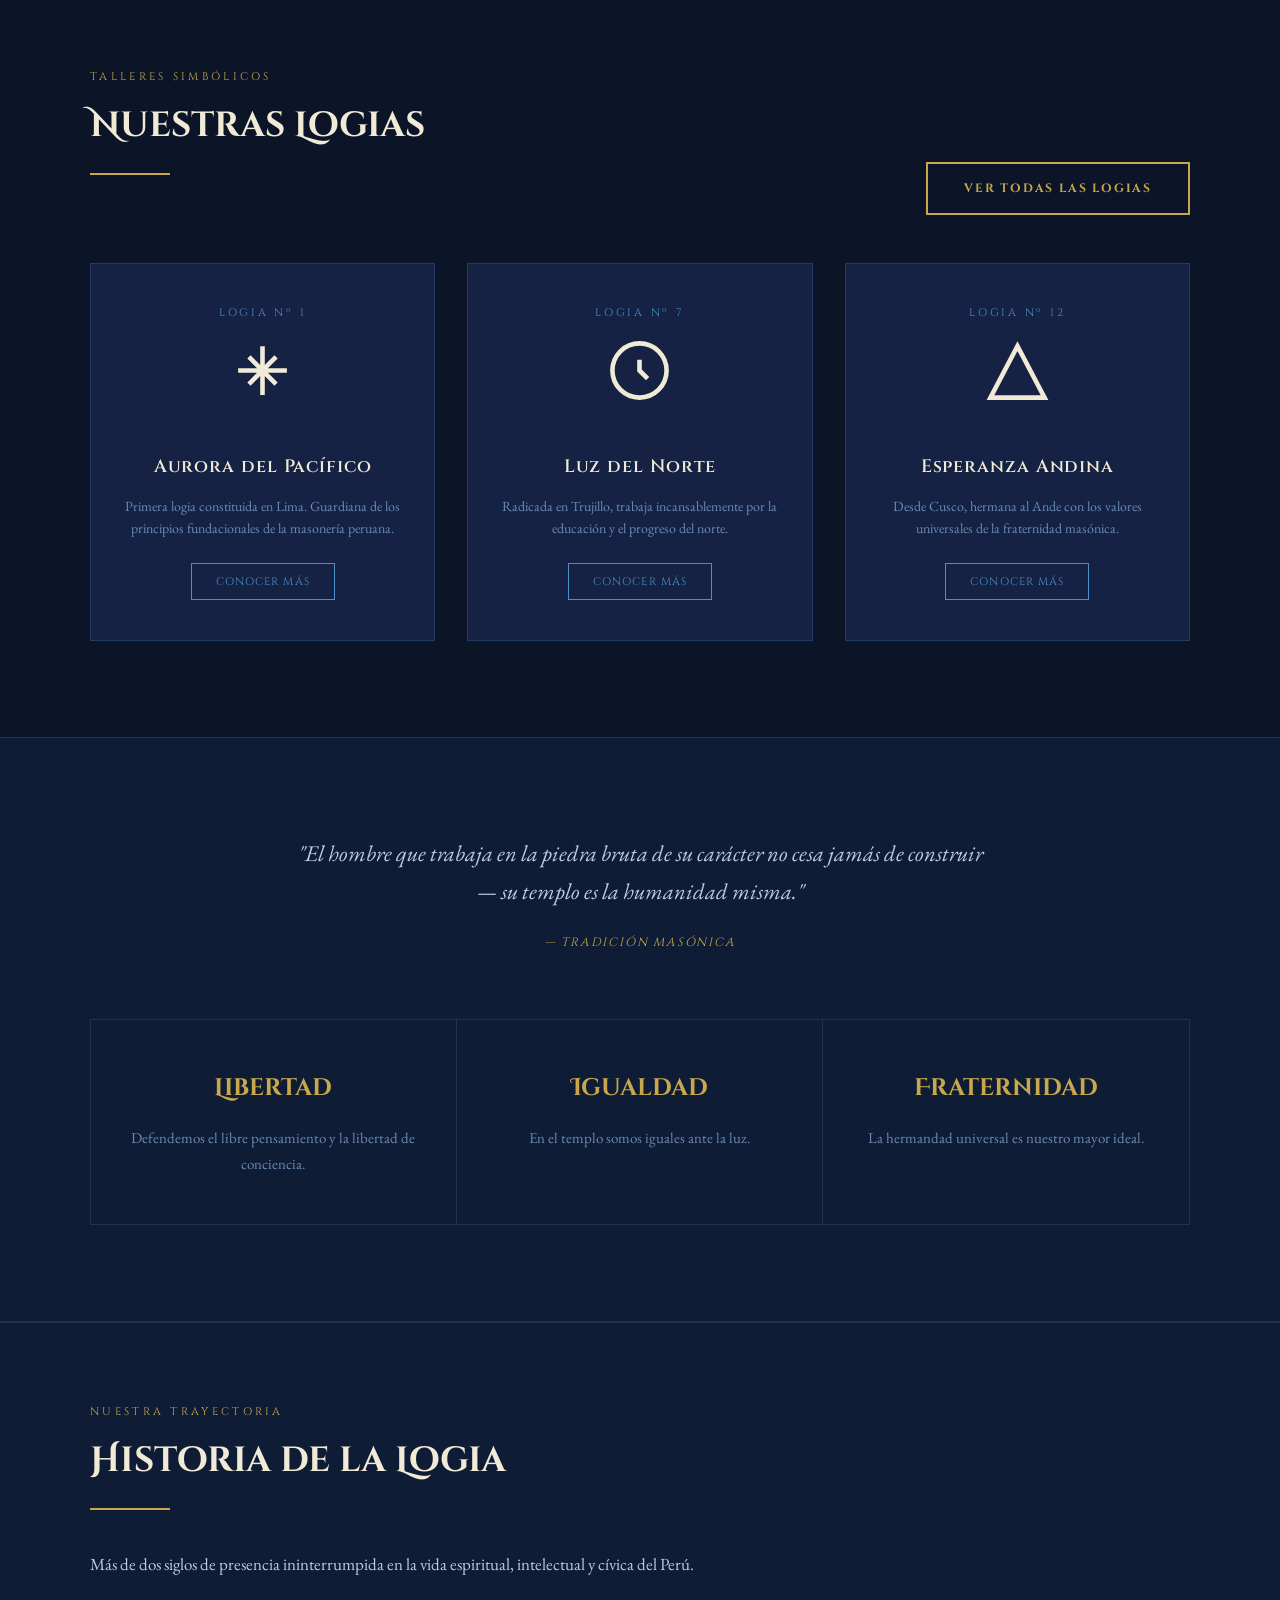
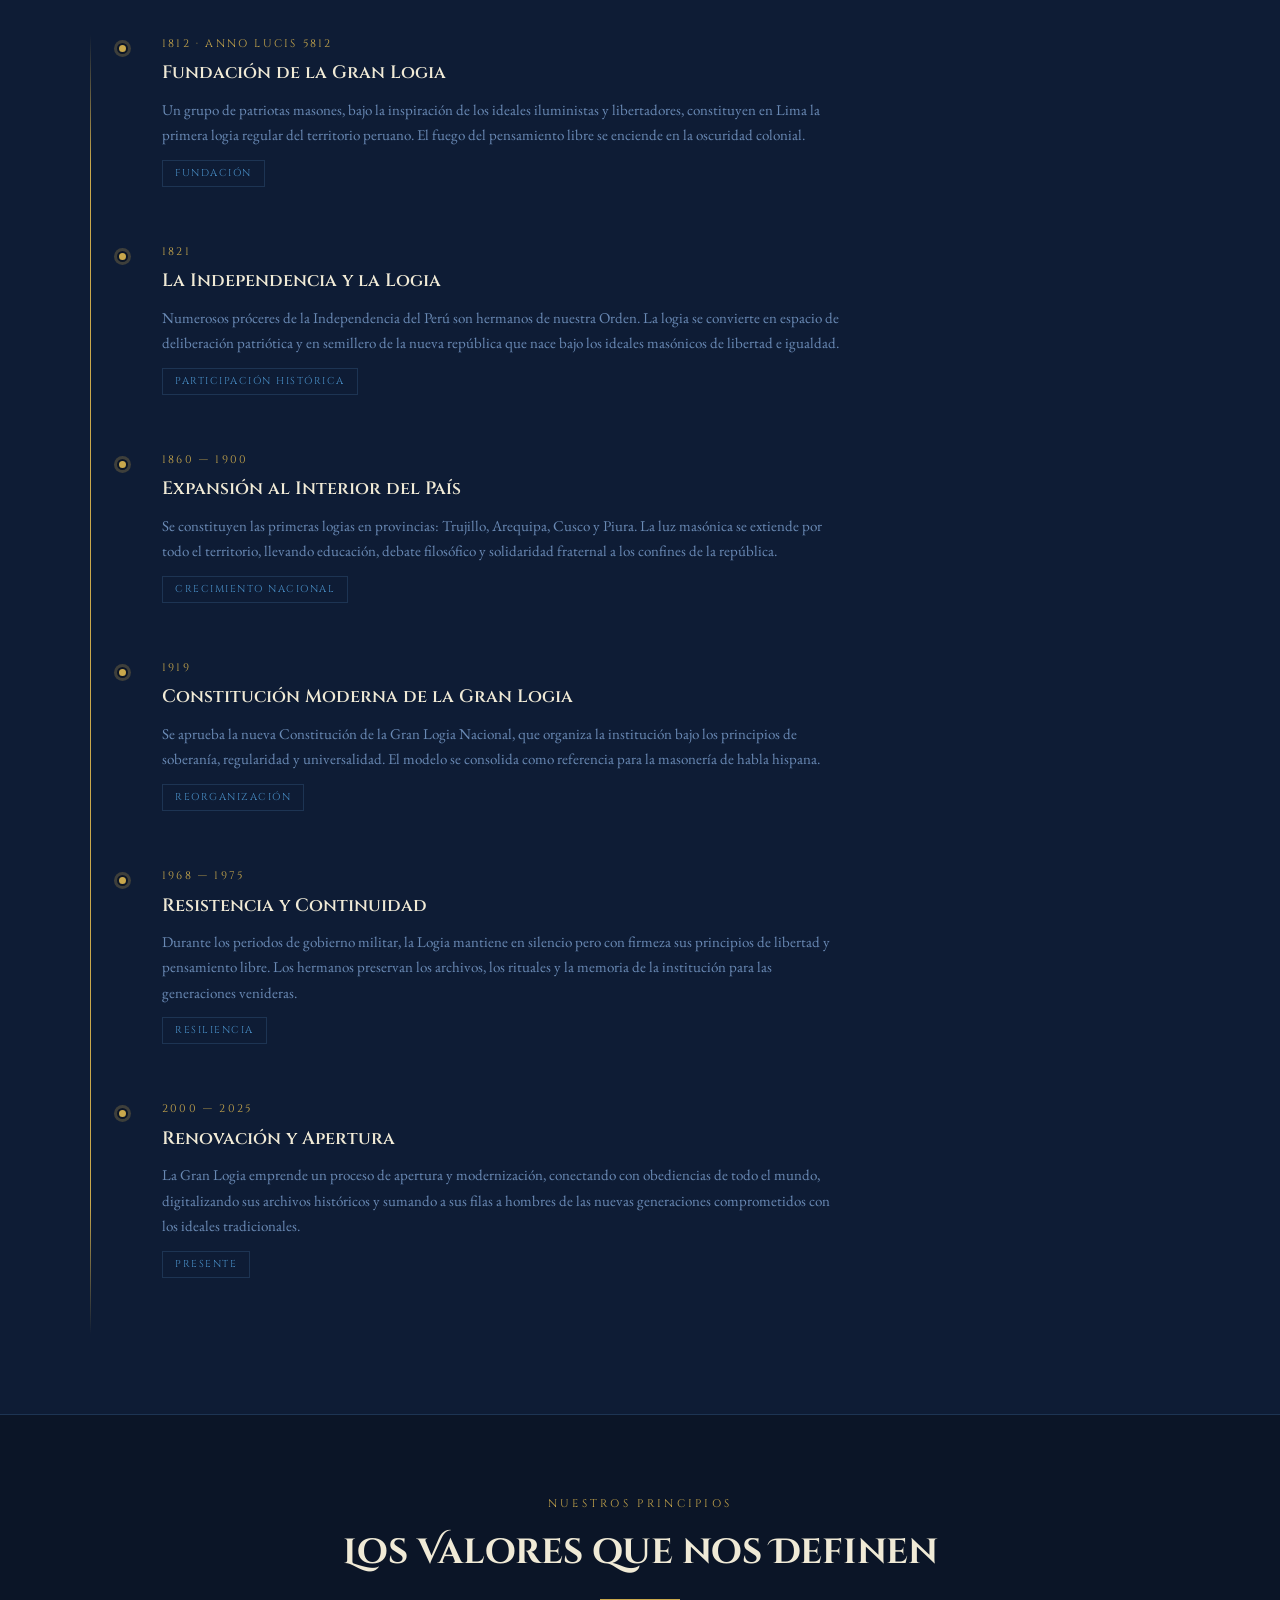
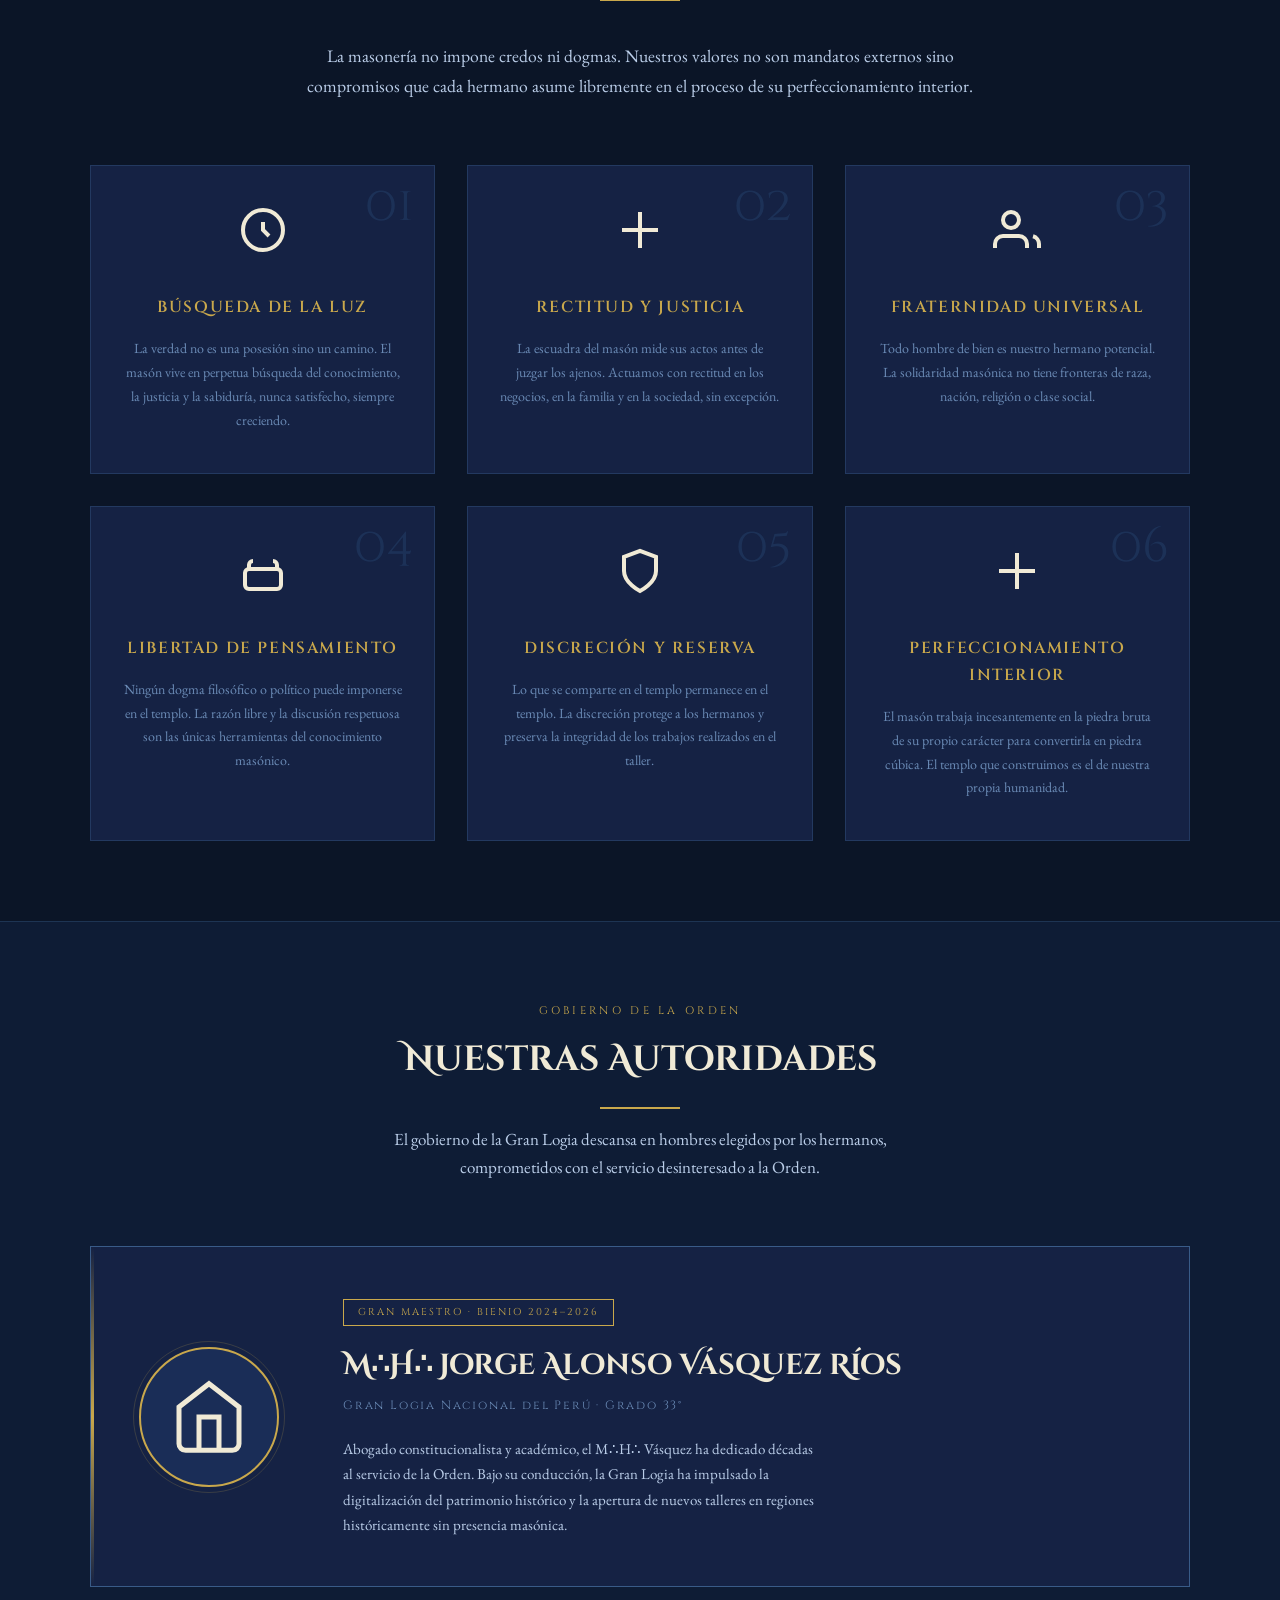
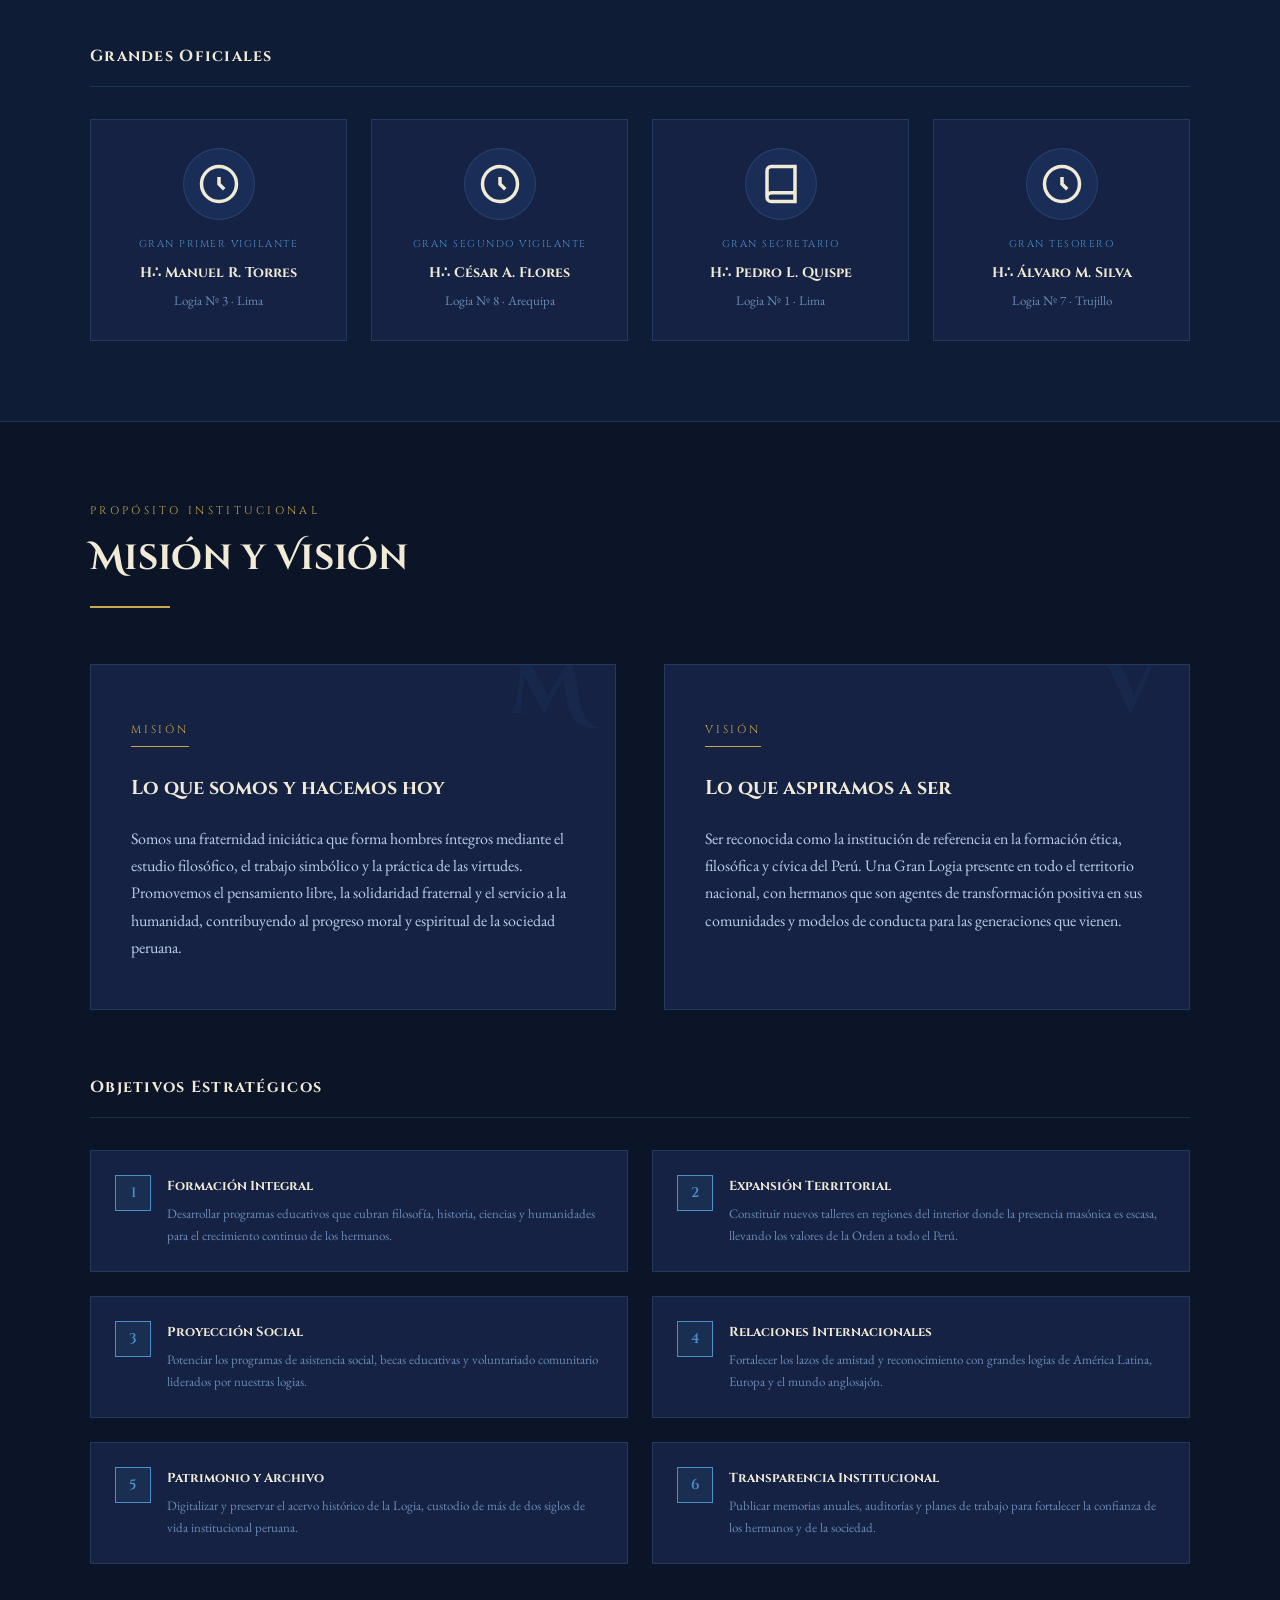
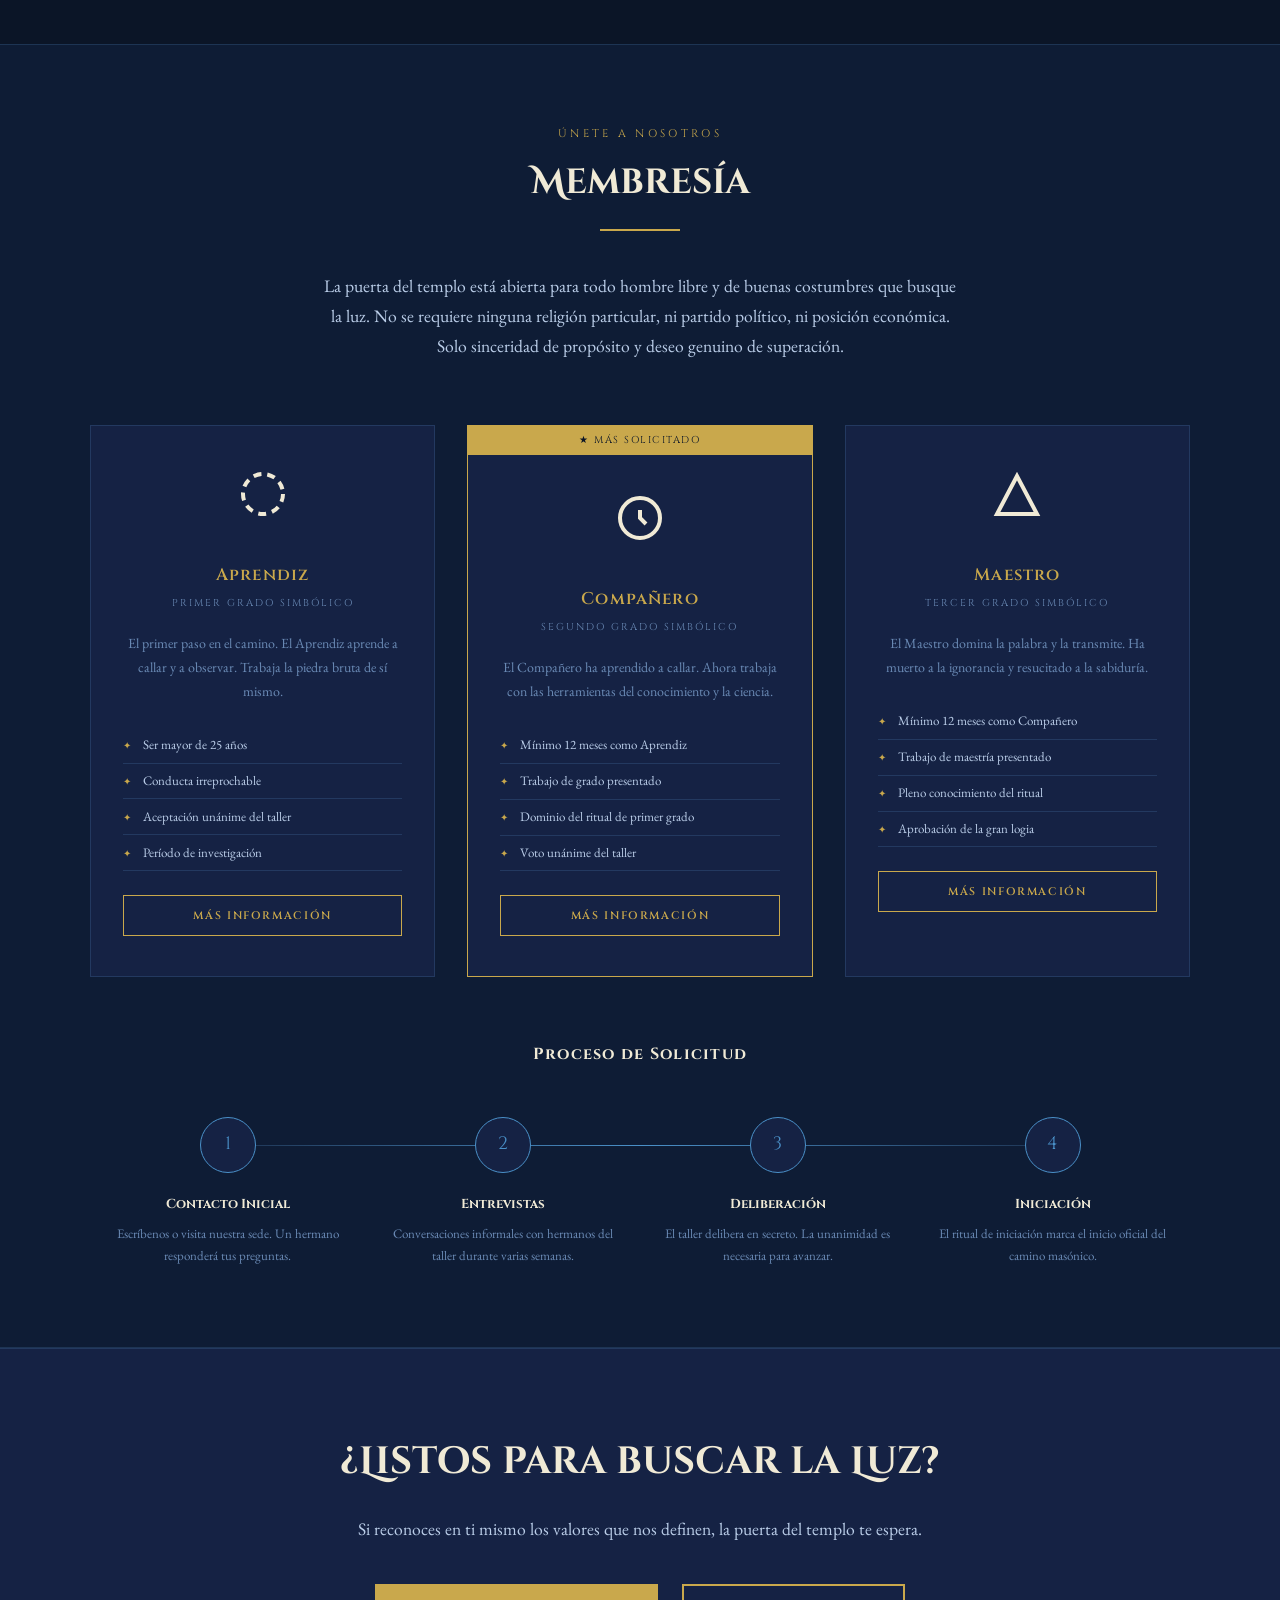
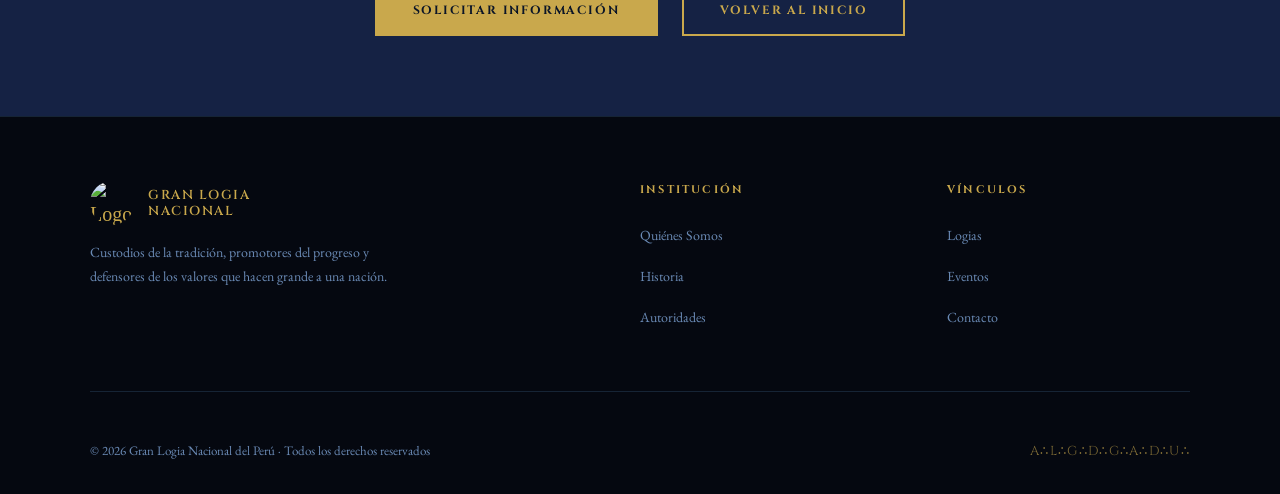
==== commit 83e39cc8: "cambios" ====
--- a/index.html
+++ b/index.html
@@ -16,7 +16,7 @@
 <nav>
   <a class="nav-logo" href="index.html">
     <div class="nav-emblem" style="border: none;">
-      <img src="Imagenes/LogoLogia.png" alt="Logo Rito de York Perú" 
+      <img src="Imagenes/LogoLogia.jpeg" alt="Logo Rito de York Perú" 
            style="width:100%; height:100%; object-fit:contain;" />
     </div>
     <div class="nav-title">Rito de York <br><span>Perú</span></div>
@@ -40,8 +40,8 @@
   <div class="hero-stars" id="stars"></div>  
   
   <div class="hero-emblem">
-  <img src="Imagenes/LogoLogia.png" alt="Logo Rito de York Perú" 
-       style="width:117px; height:117px; object-fit:contain;" />
+  <img src="Imagenes/LogoLogia.jpeg" alt="Logo Rito de York Perú" 
+       style="width:100%; height:100%; object-fit:cover;" />
 </div>
 
   <h1>Rito de York<br>Perú</h1>
--- a/styles.css
+++ b/styles.css
@@ -189,10 +189,10 @@
   width: 128px; height: 128px;
   border: 2px solid var(--gold);
   border-radius: 50%;
+  overflow: hidden;        /* ← agrega esto */
   display: flex;
   align-items: center;
   justify-content: center;
-  font-size: 62px;
   margin-bottom: 2.5rem;
   position: relative;
   animation: pulse-ring 4s ease-in-out infinite;
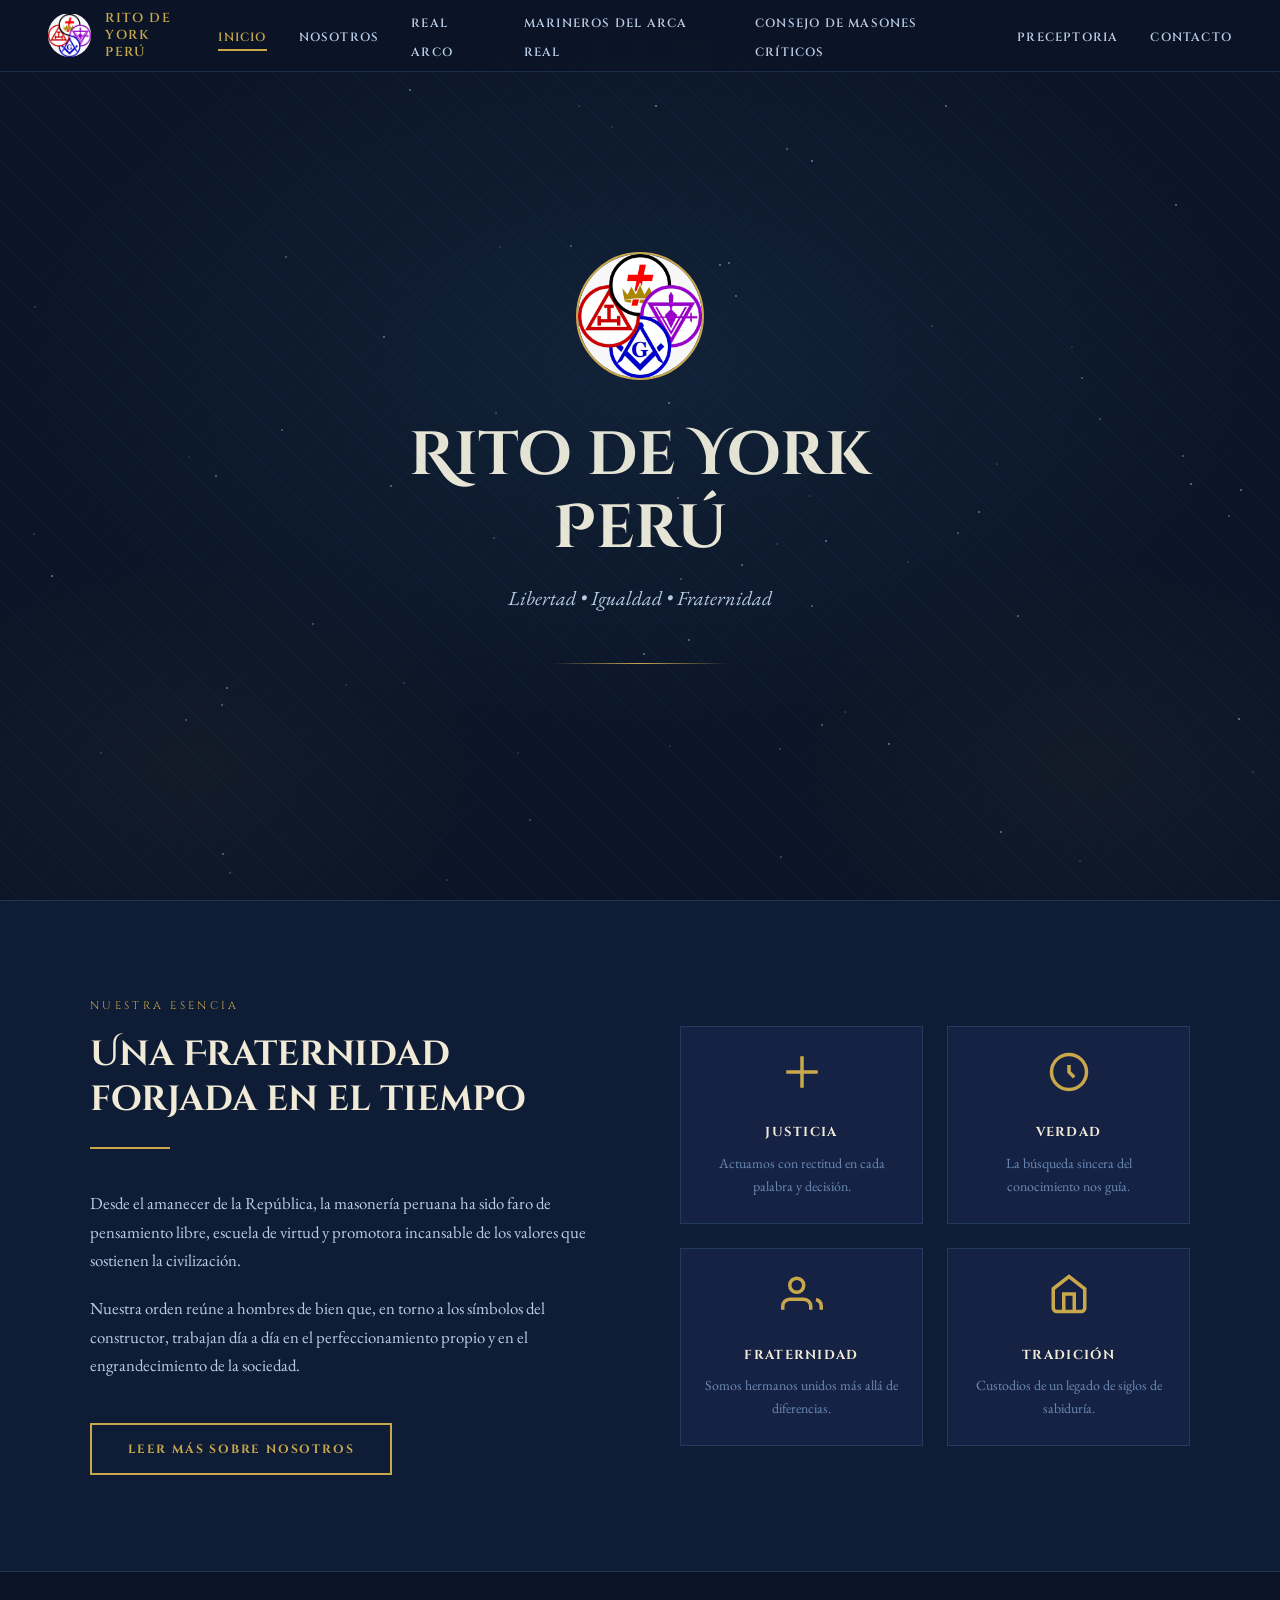
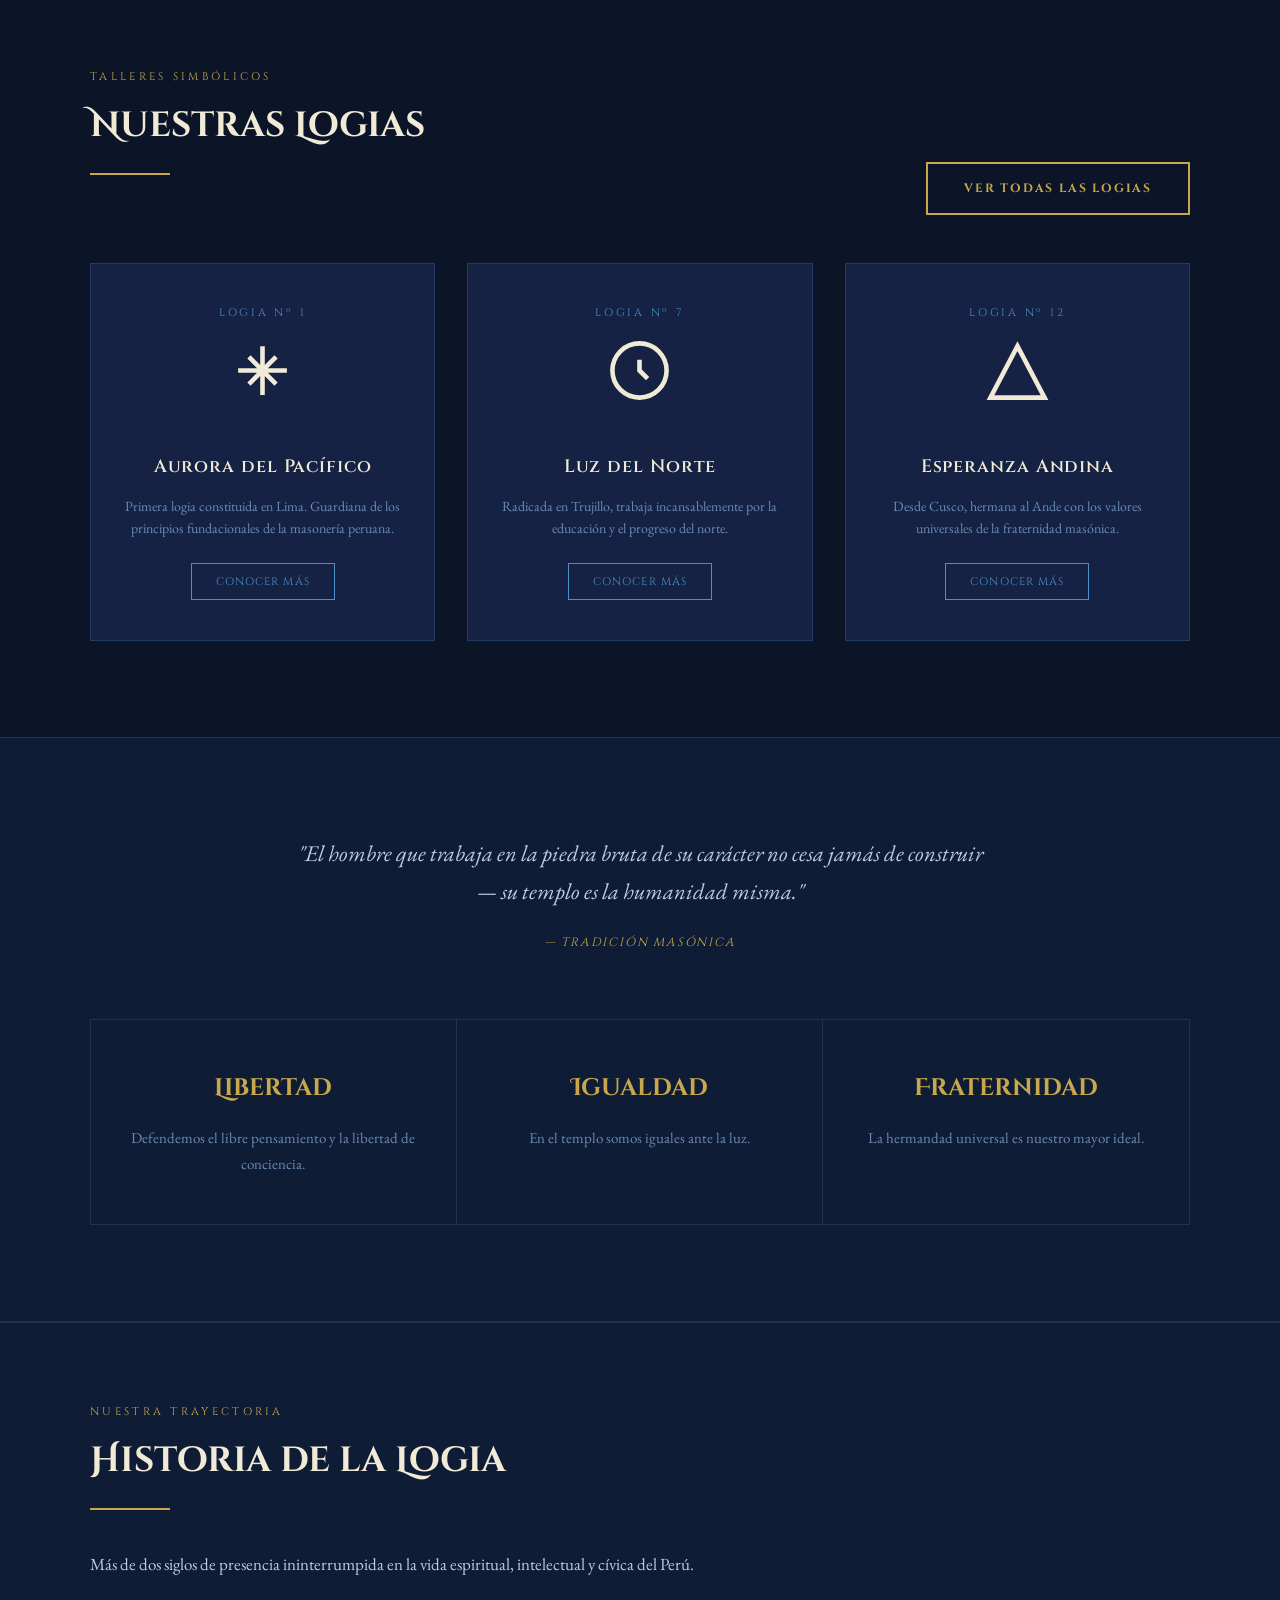
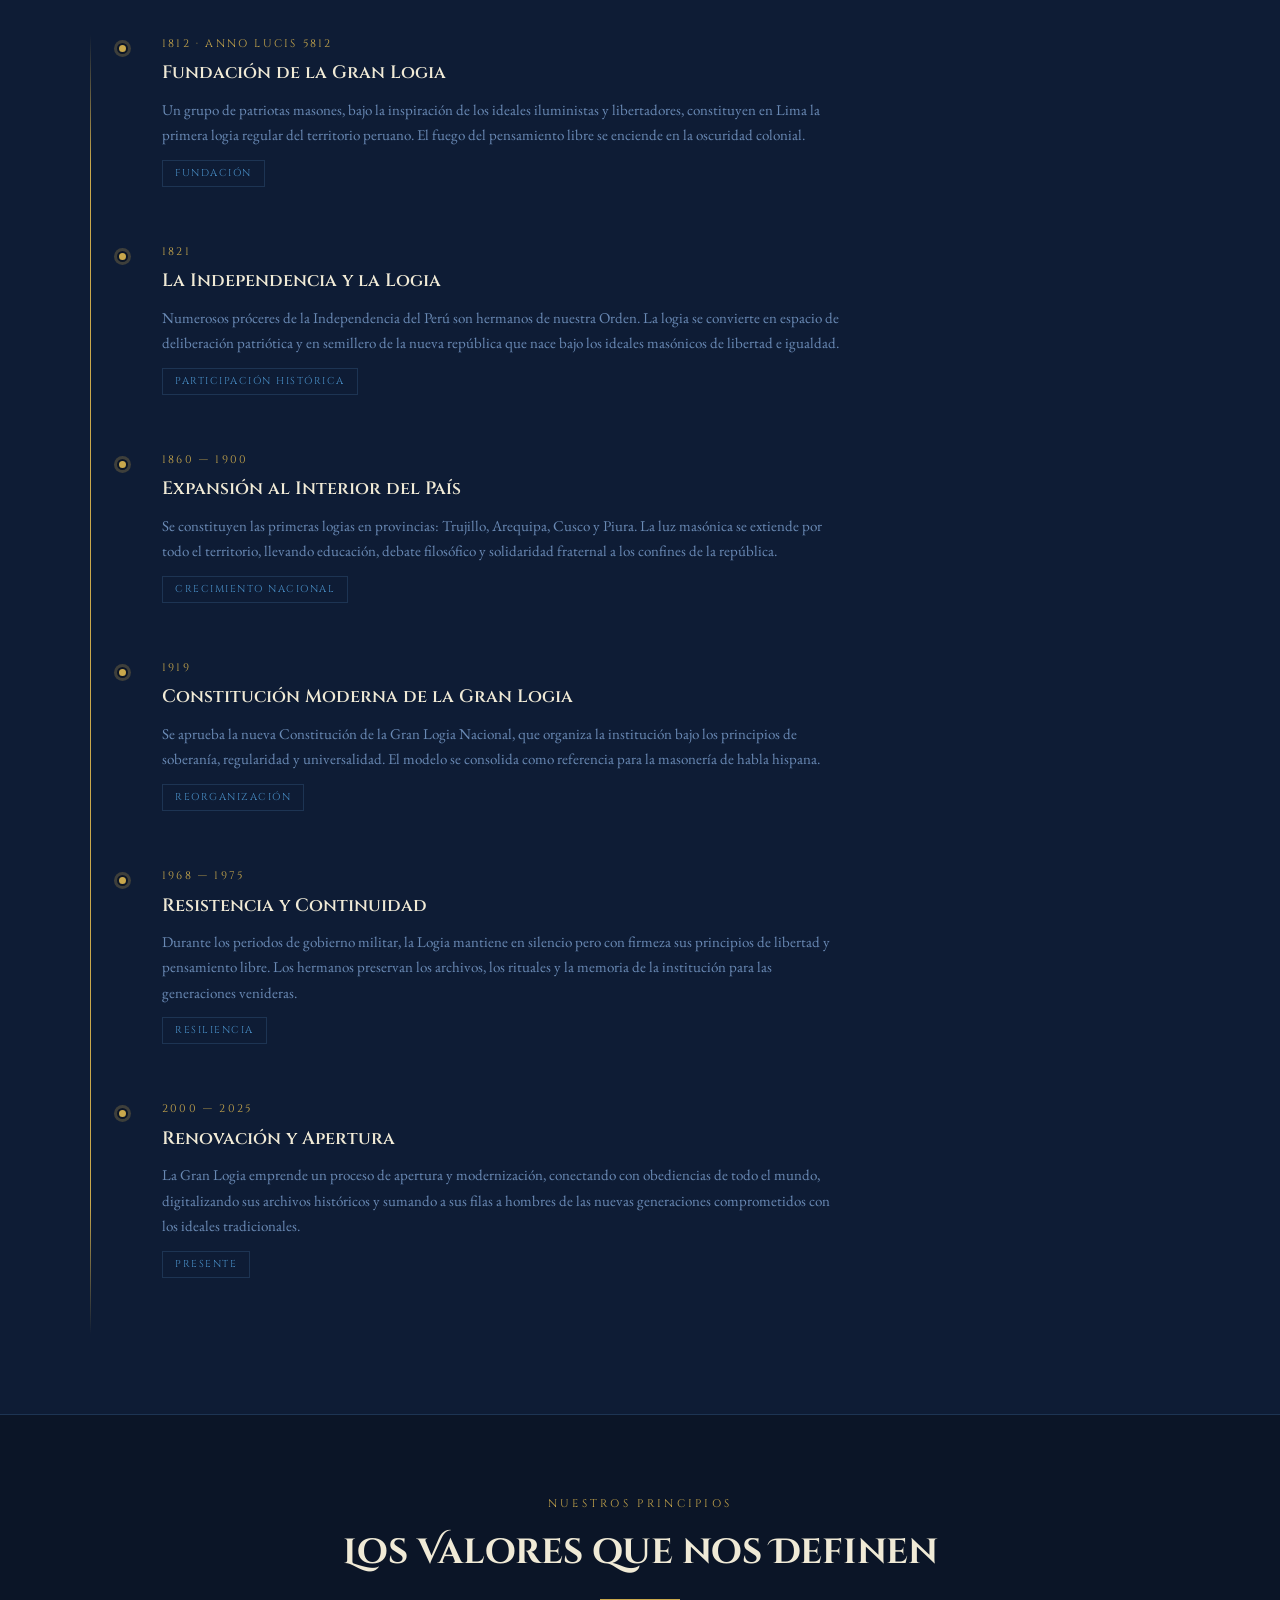
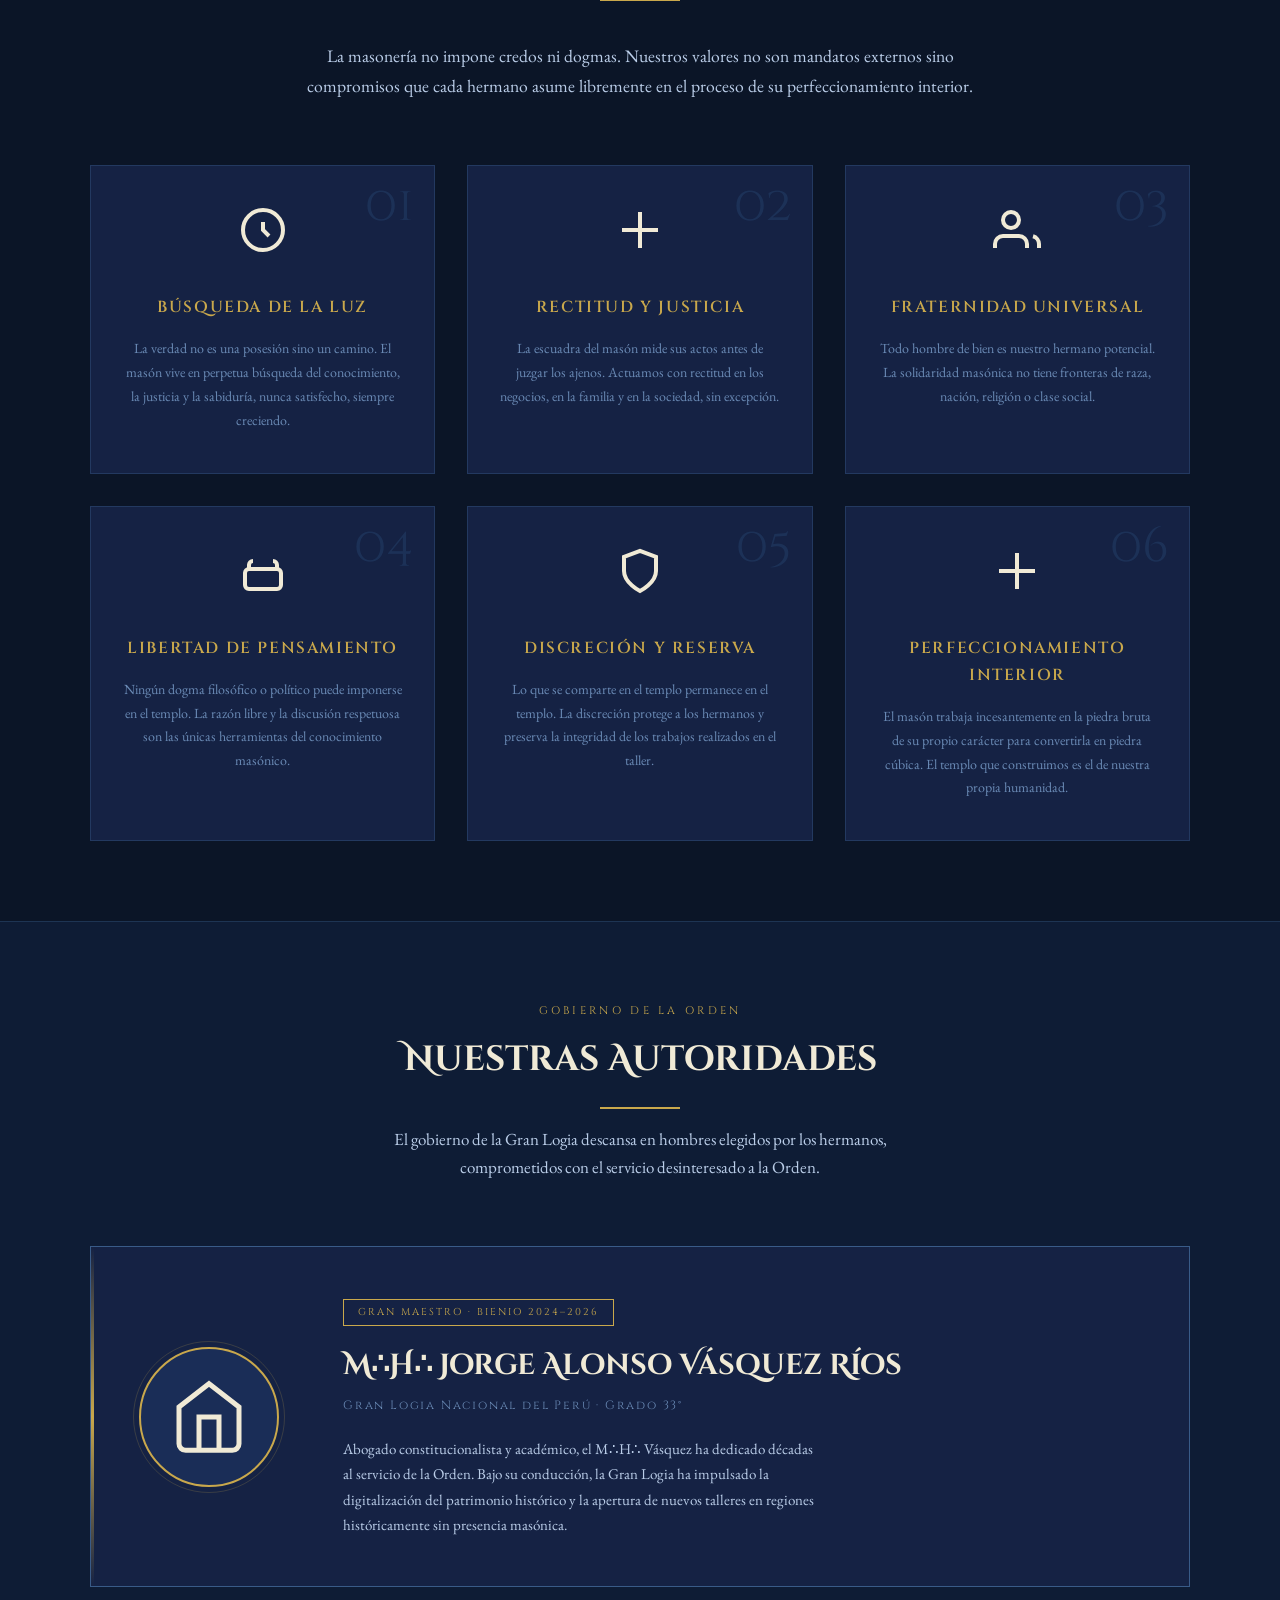
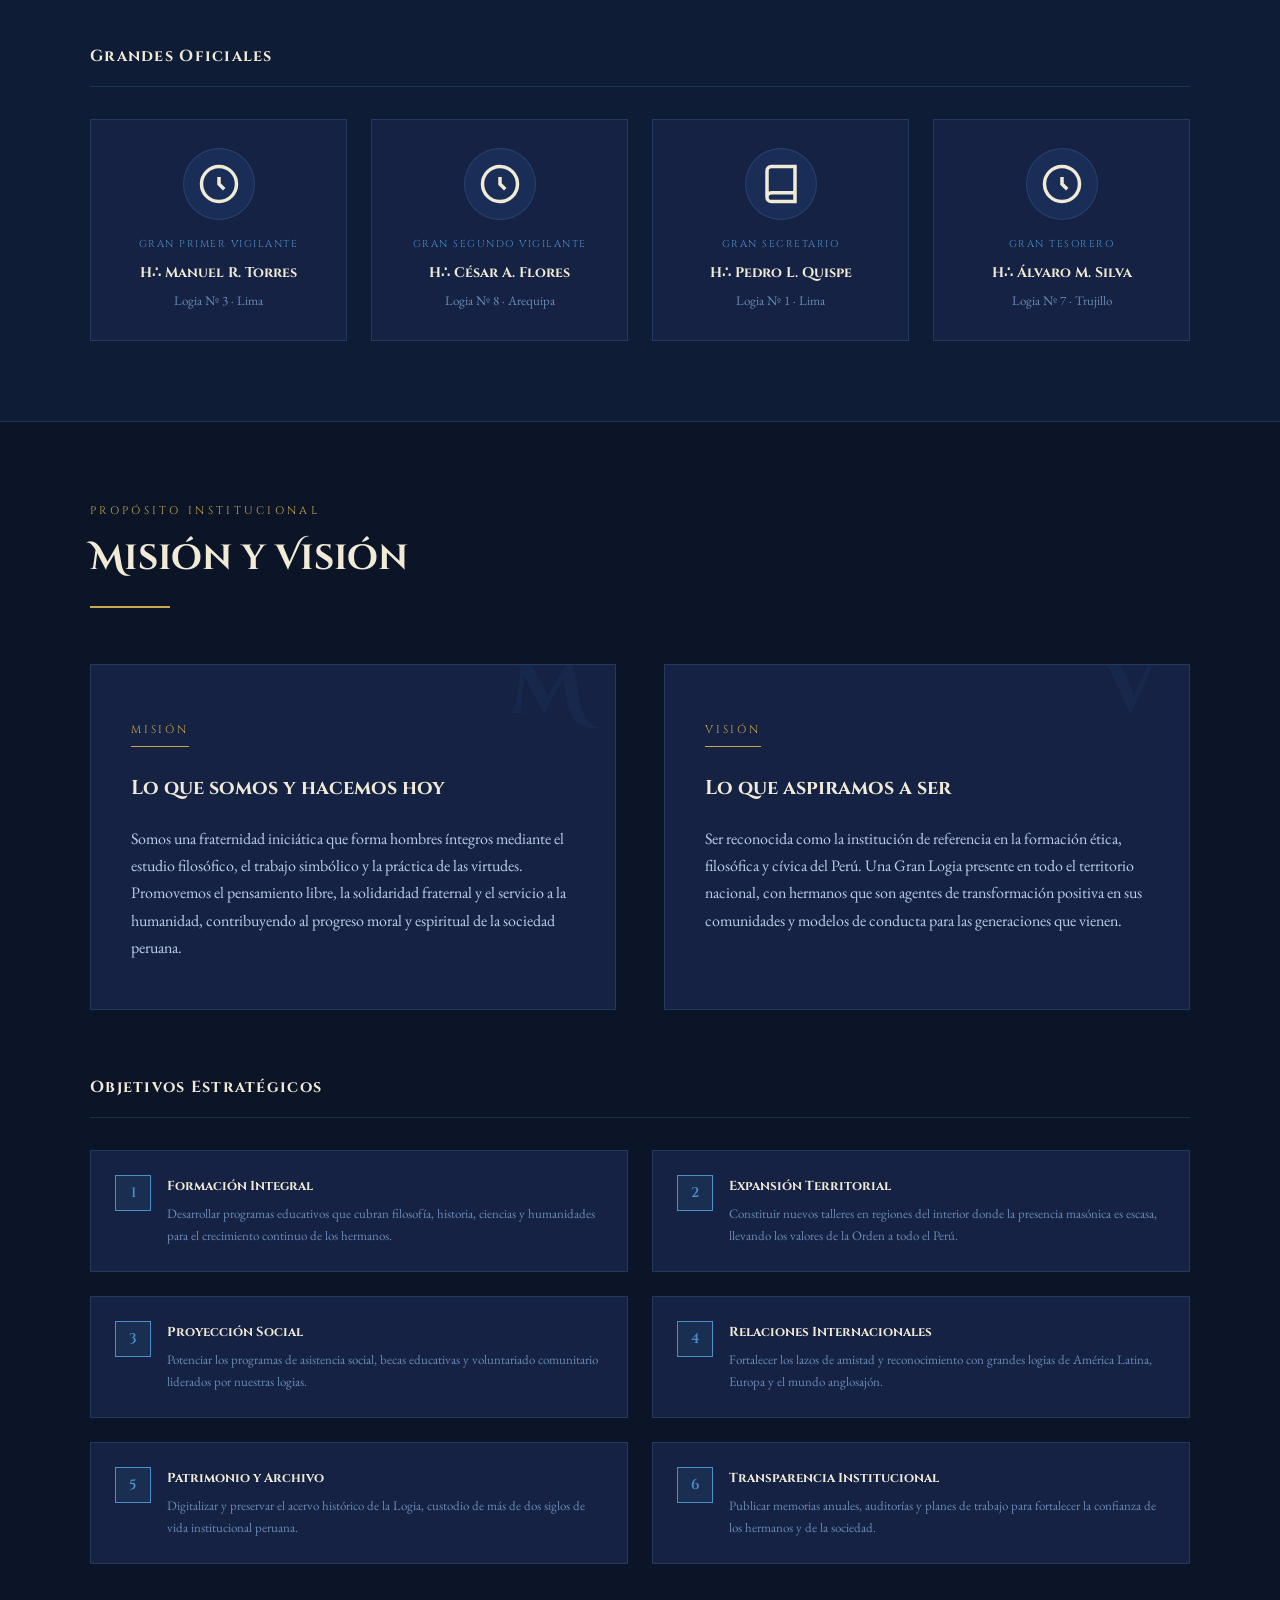
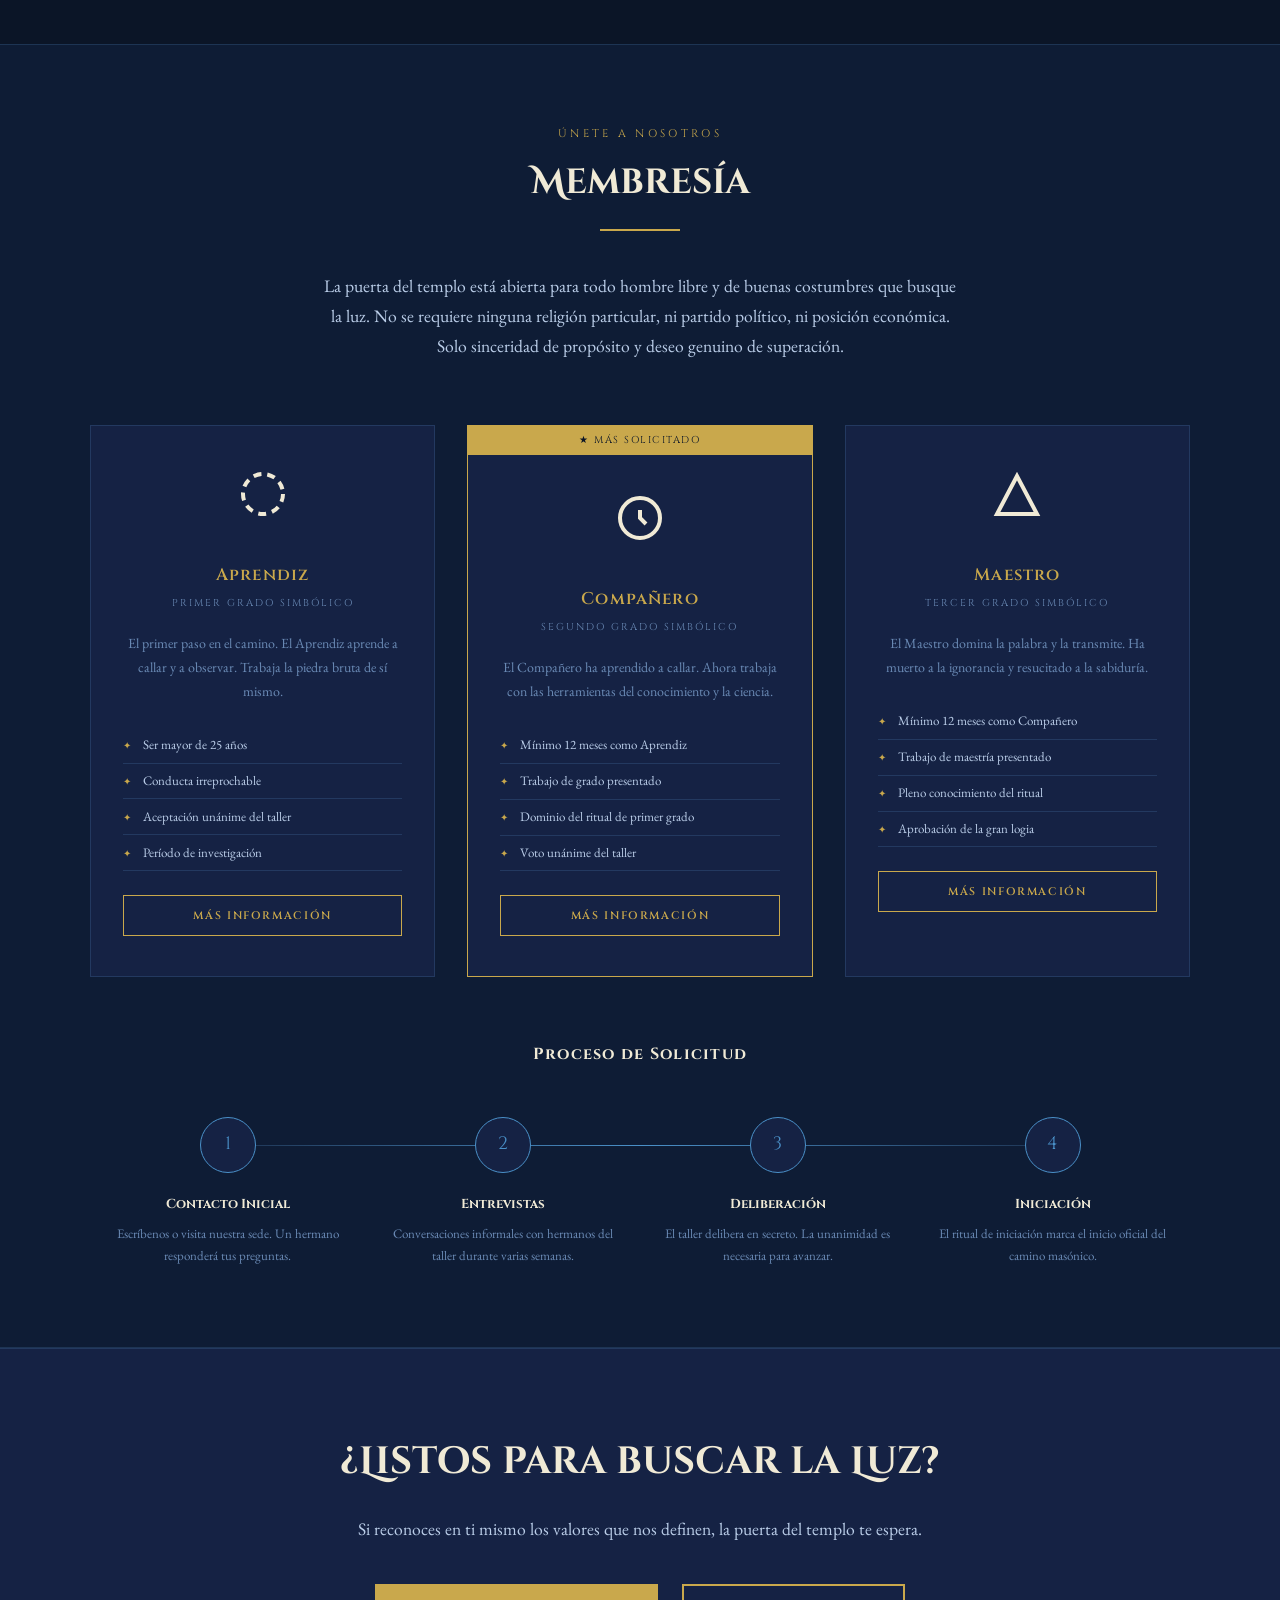
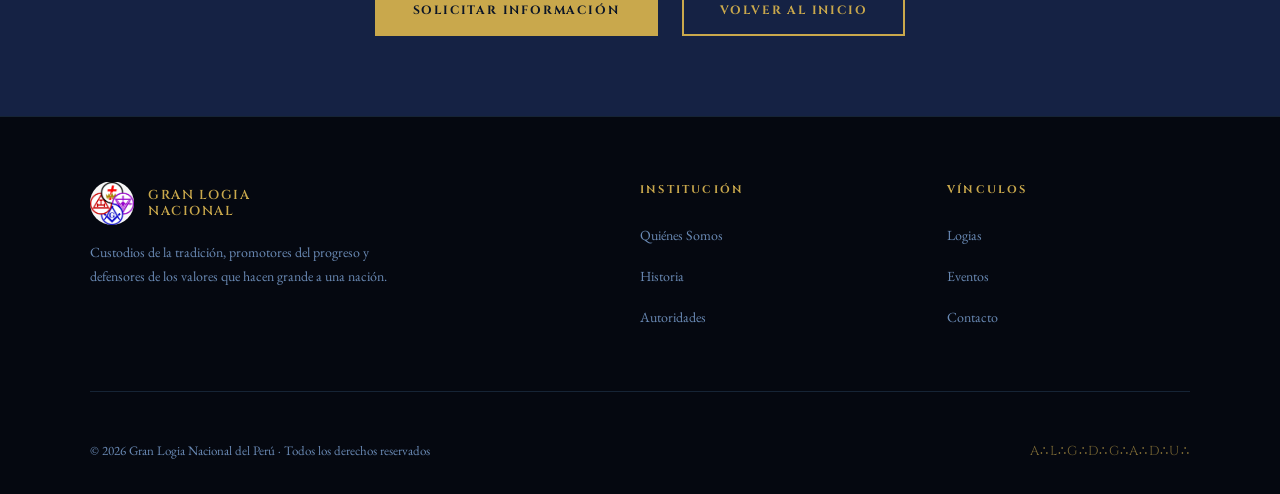
==== commit 6af11f4a: "cambios" ====
--- a/index.html
+++ b/index.html
@@ -505,7 +505,7 @@
       <div class="footer-brand">
         <div class="nav-logo" style="margin-bottom: 1rem;">
           <div class="nav-emblem" style="border: none;">
-              <img src="Imagenes/LogoLogia.png" alt="Logo Rito de York Perú" 
+              <img src="Imagenes/LogoLogia.jpeg" alt="Logo Rito de York Perú" 
                      style="width:100%; height:100%; object-fit:contain;" />
                     </div>
           <div class="nav-title">Gran Logia<br>Nacional</div>
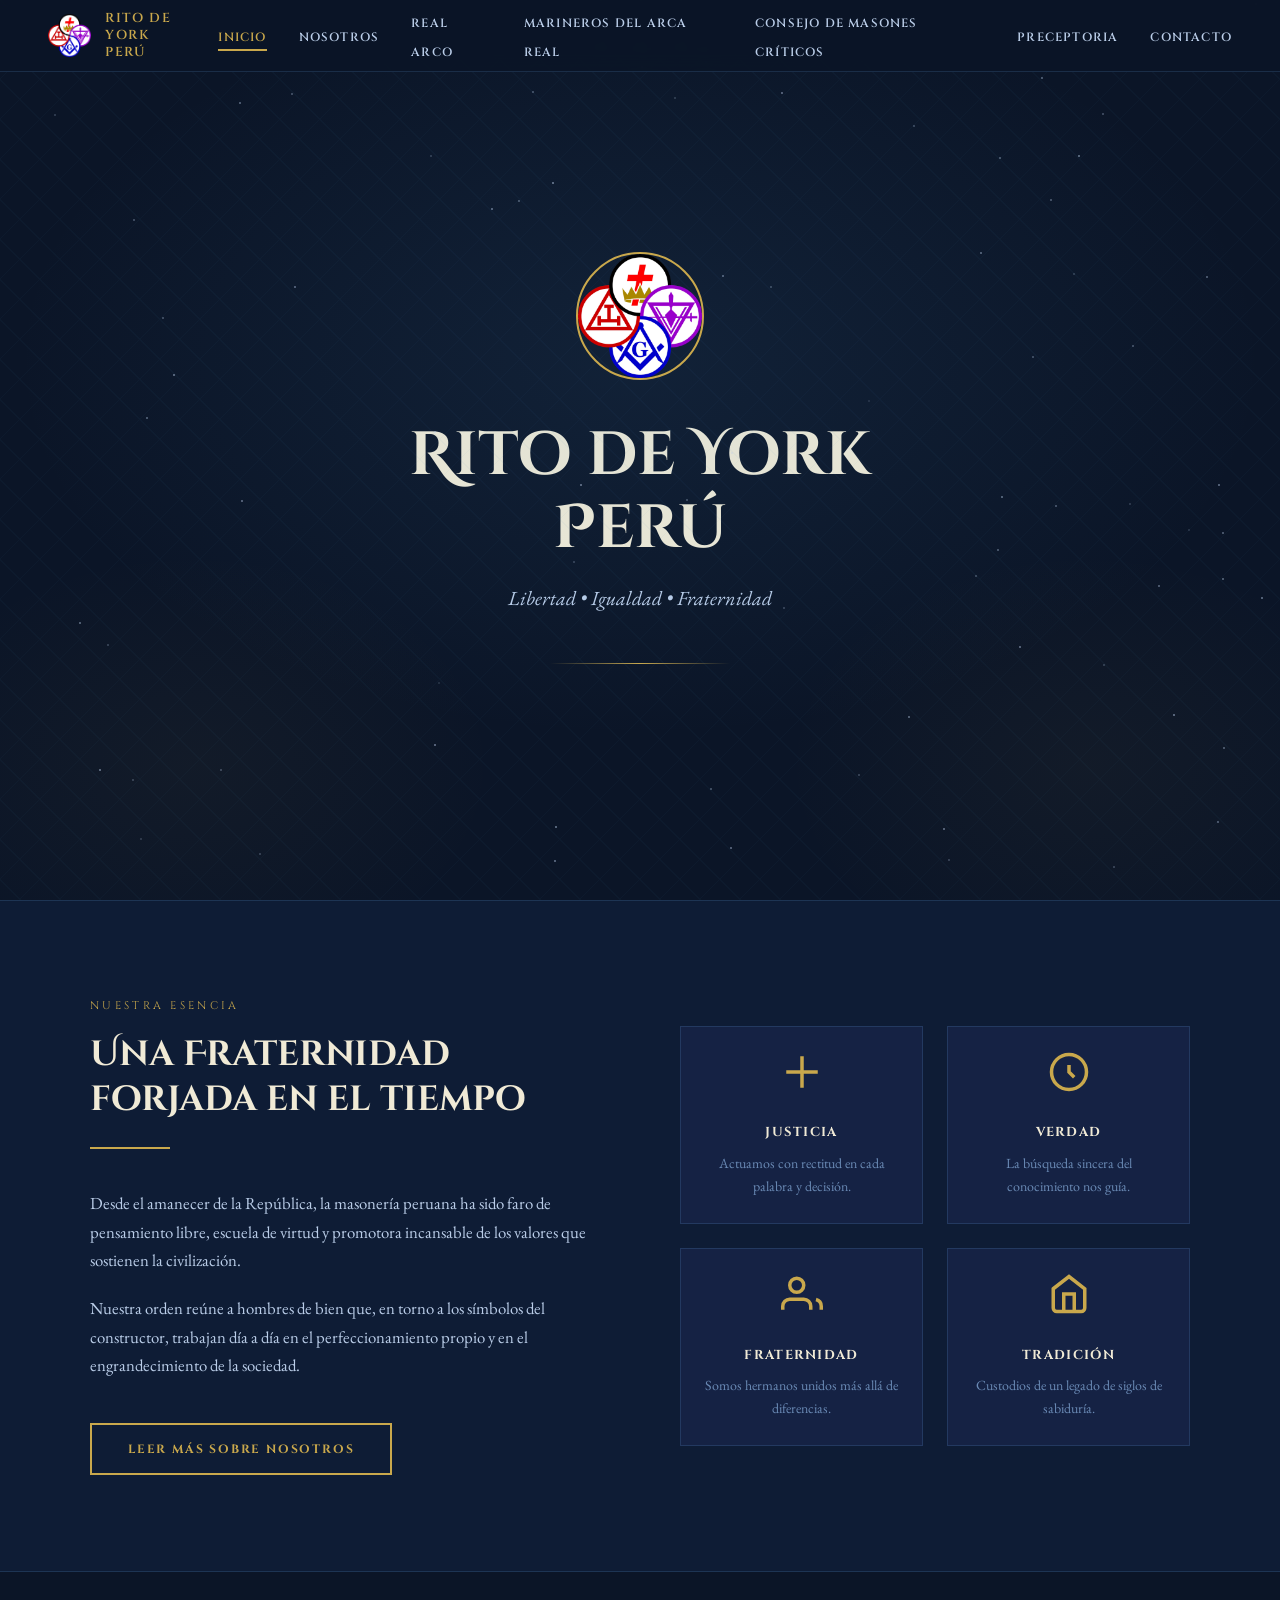
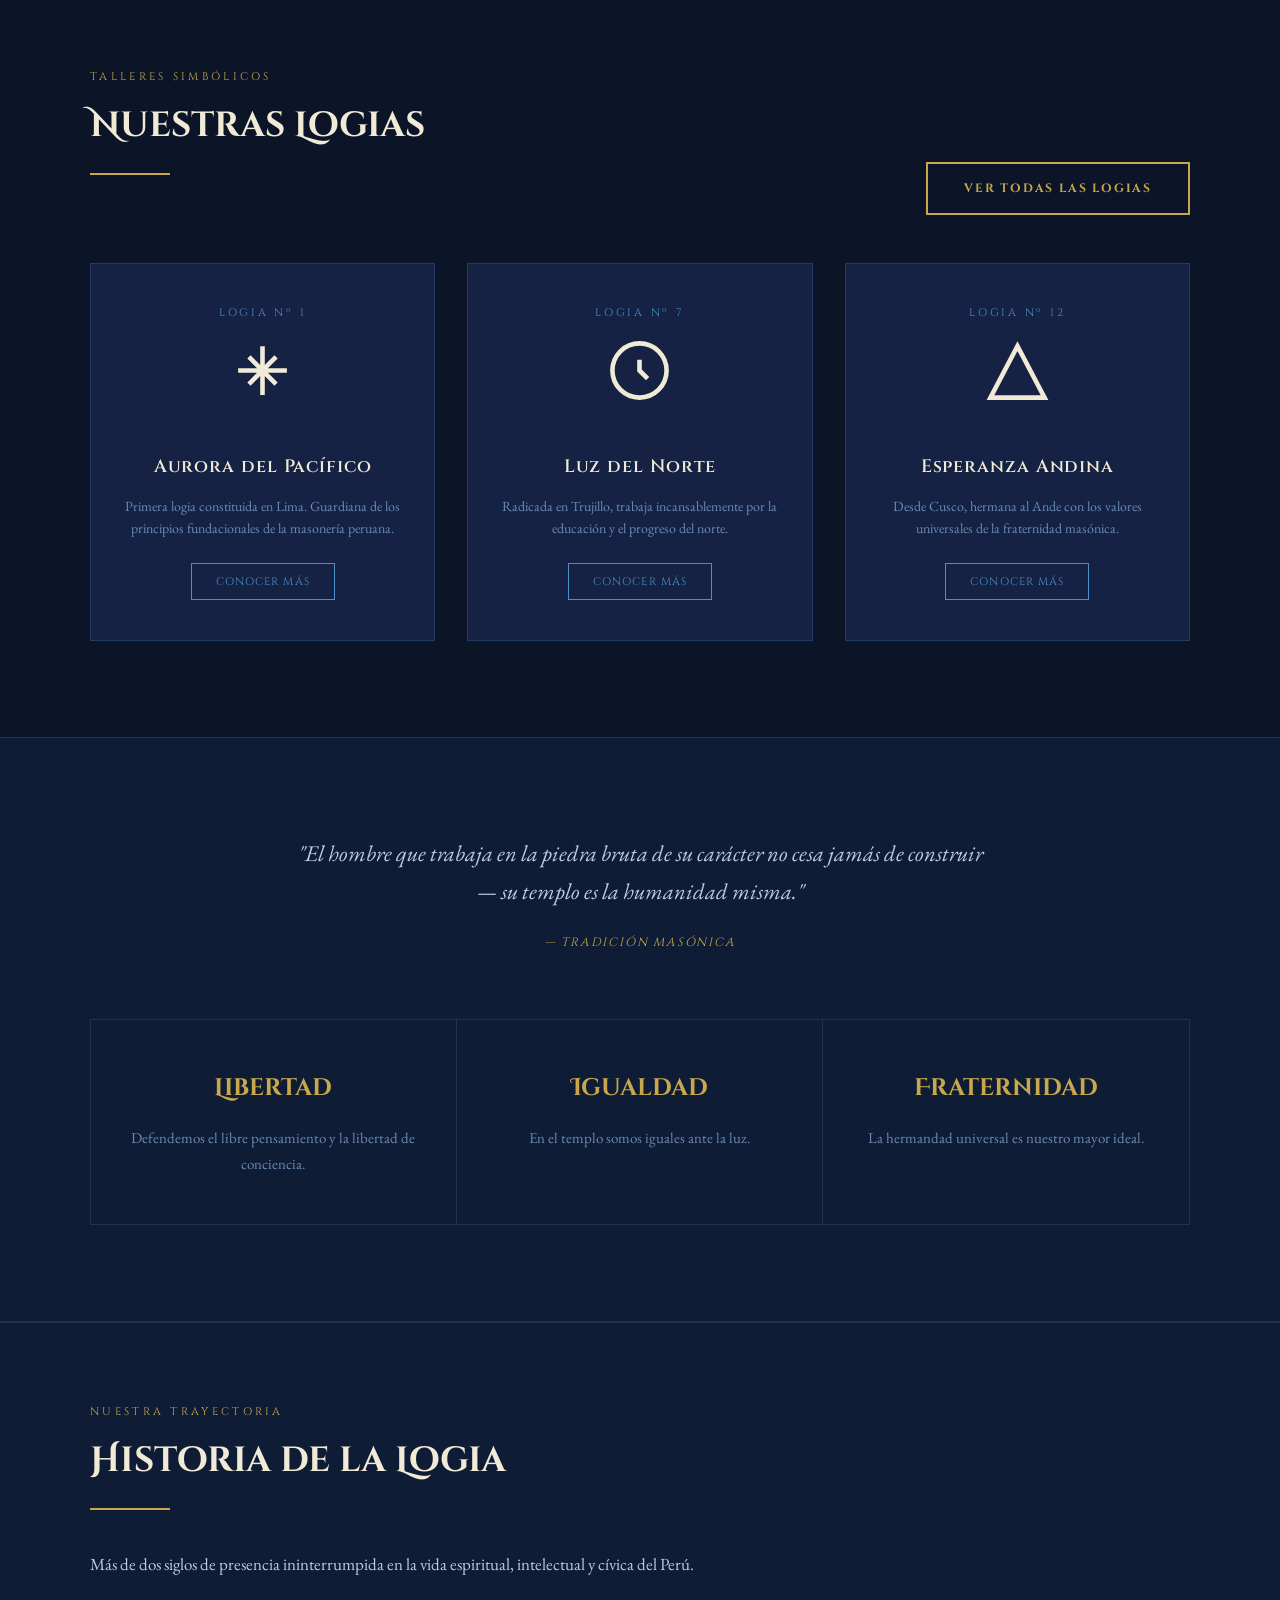
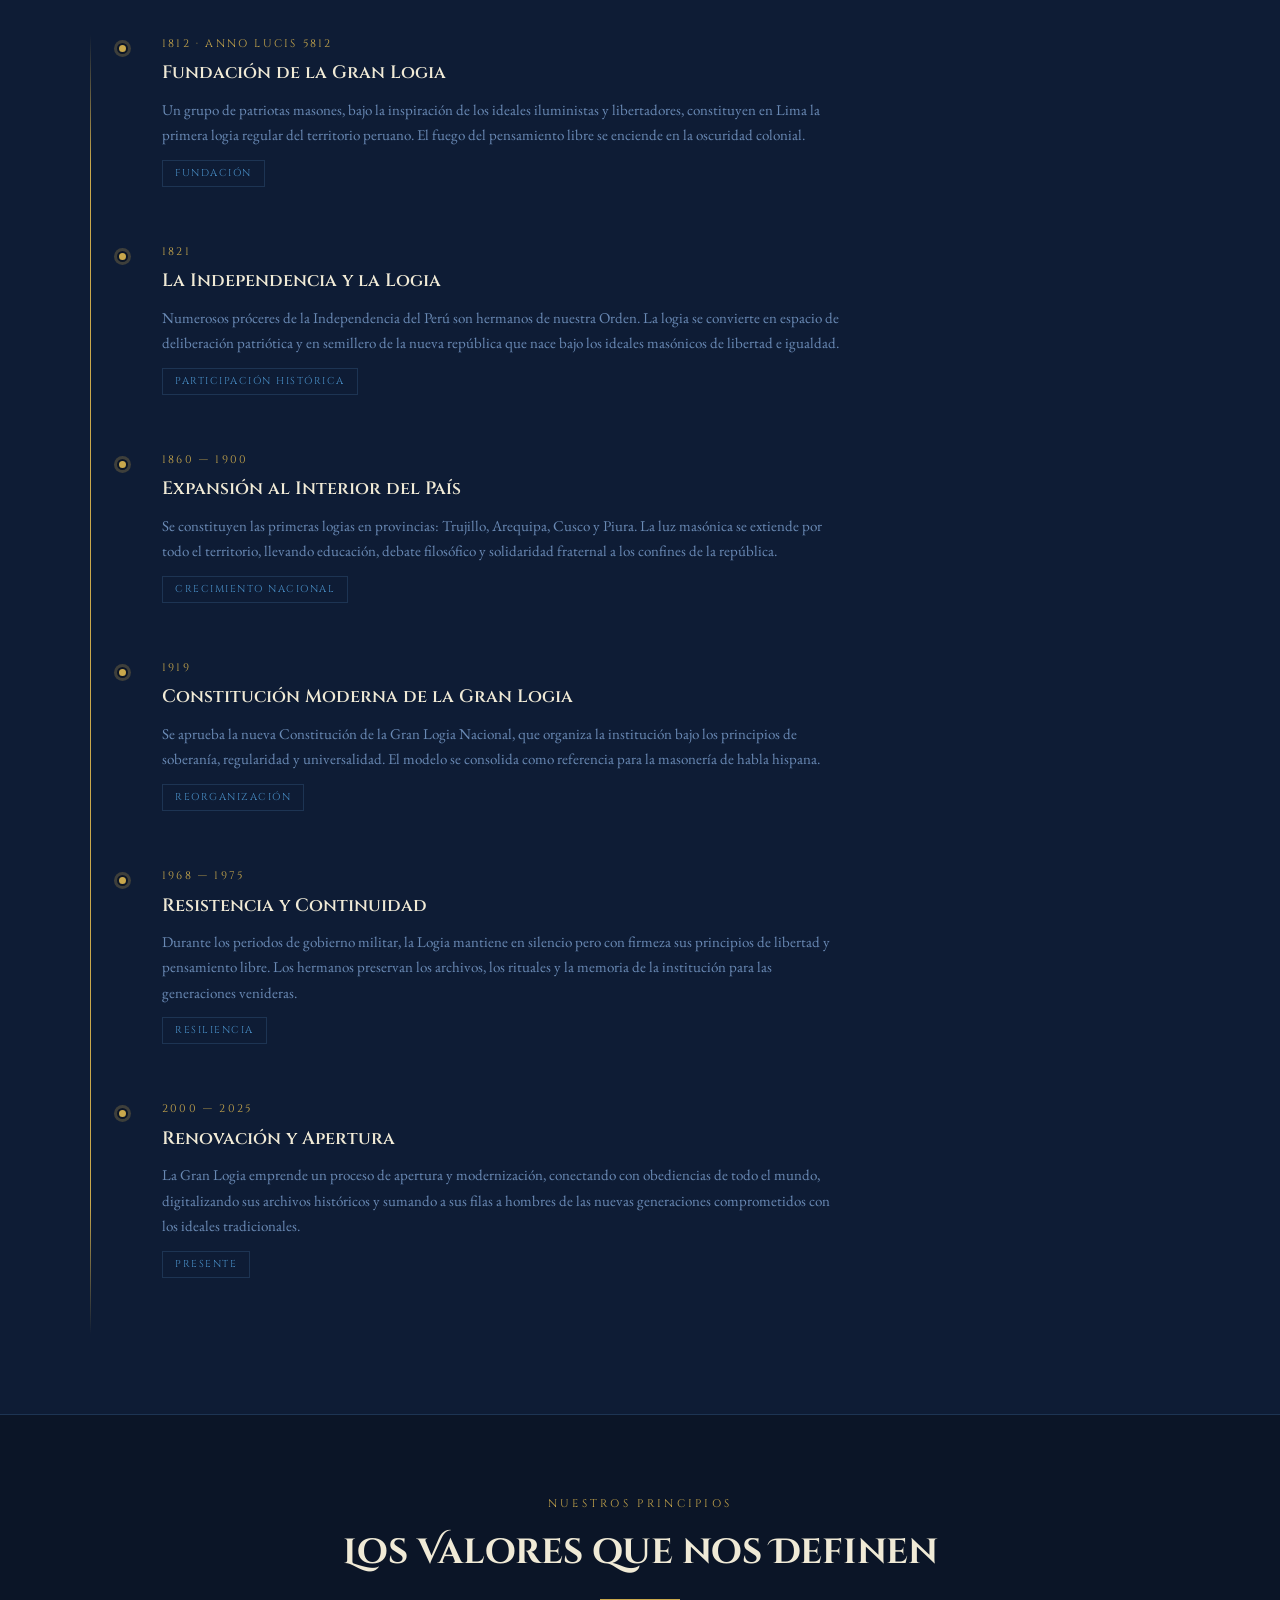
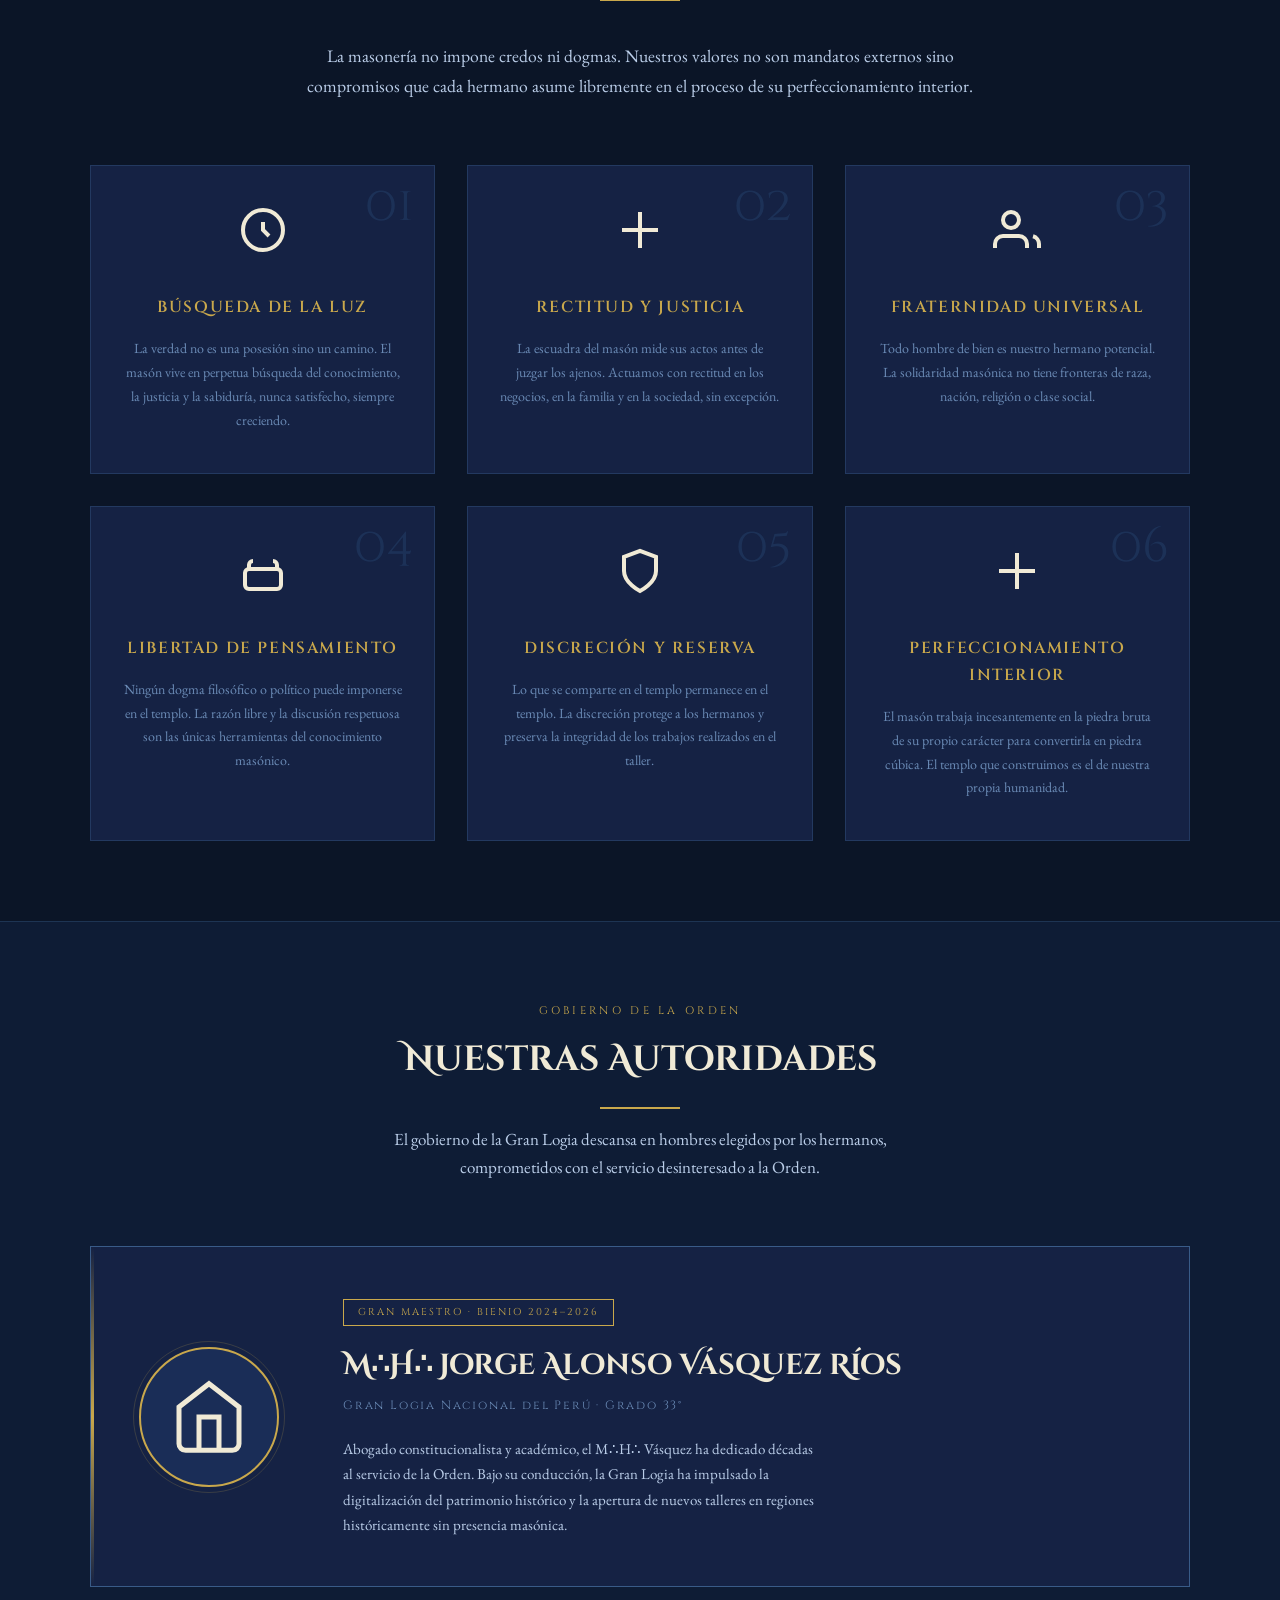
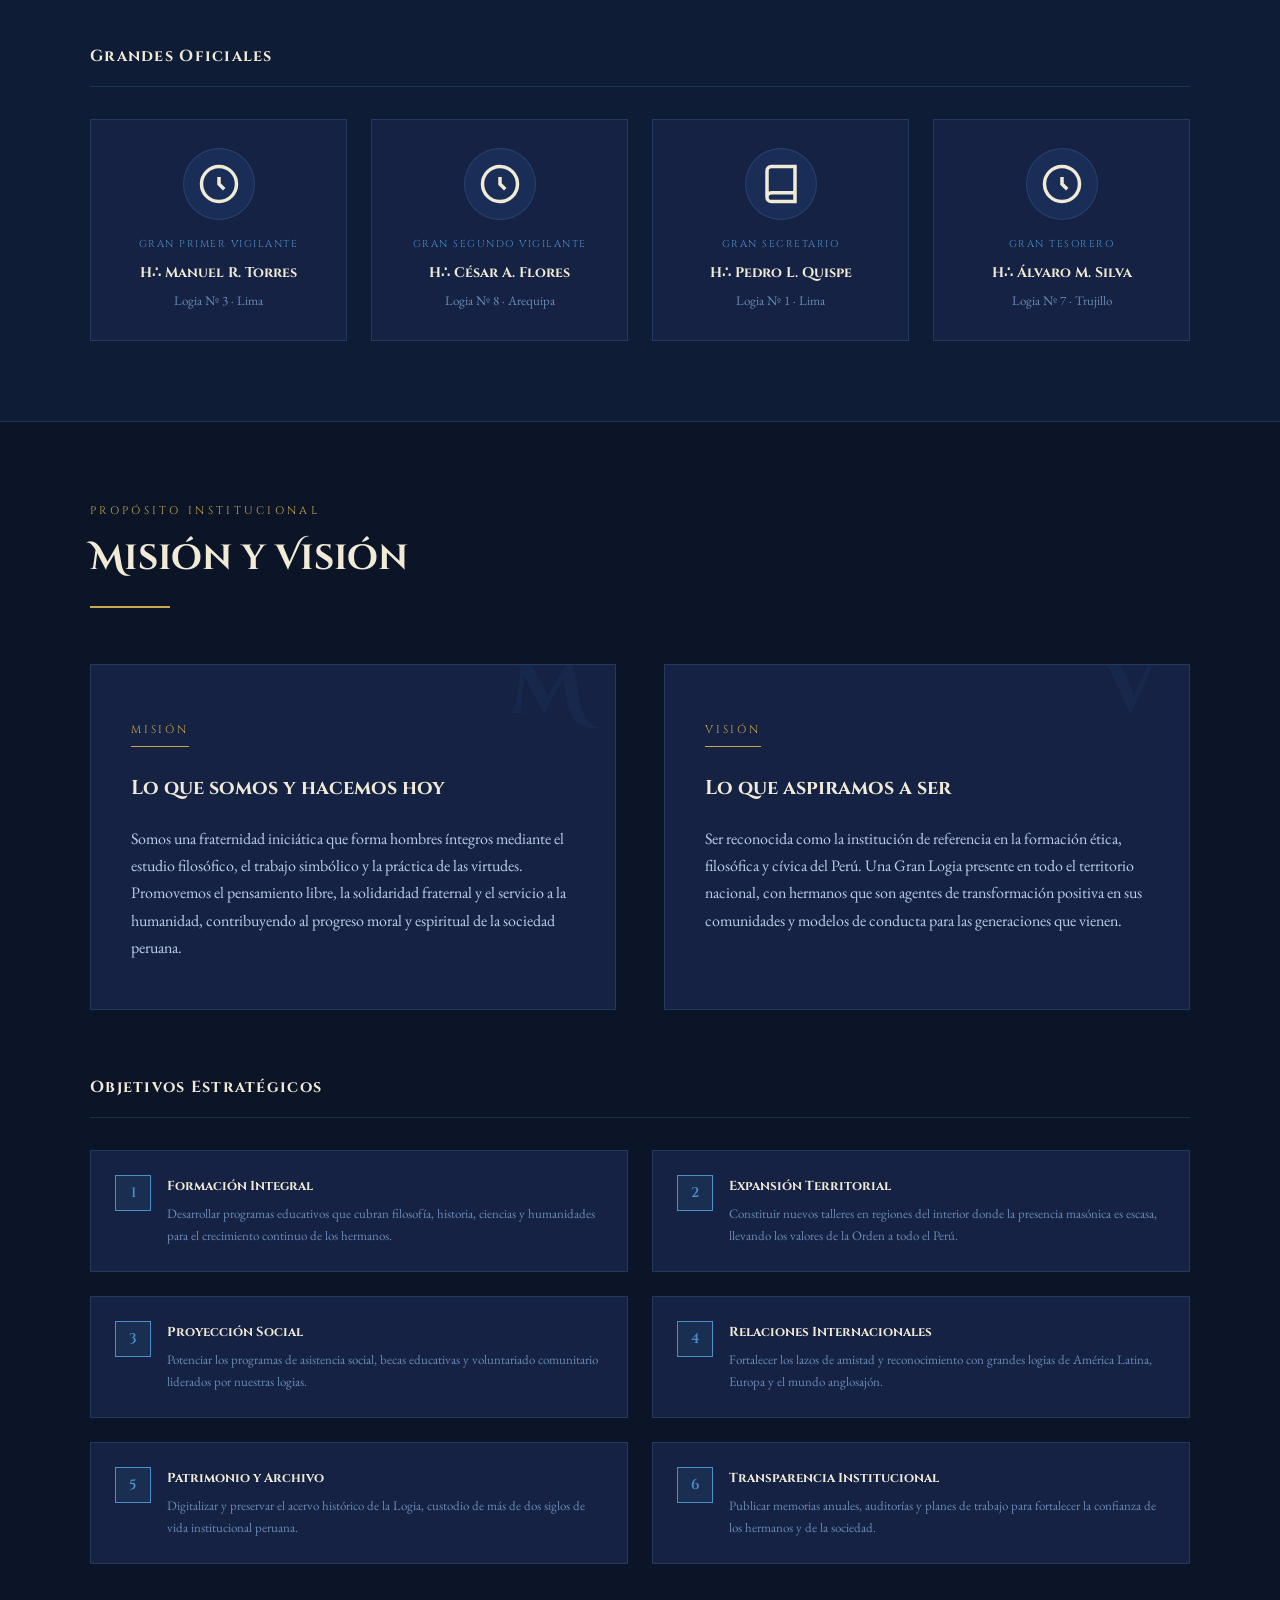
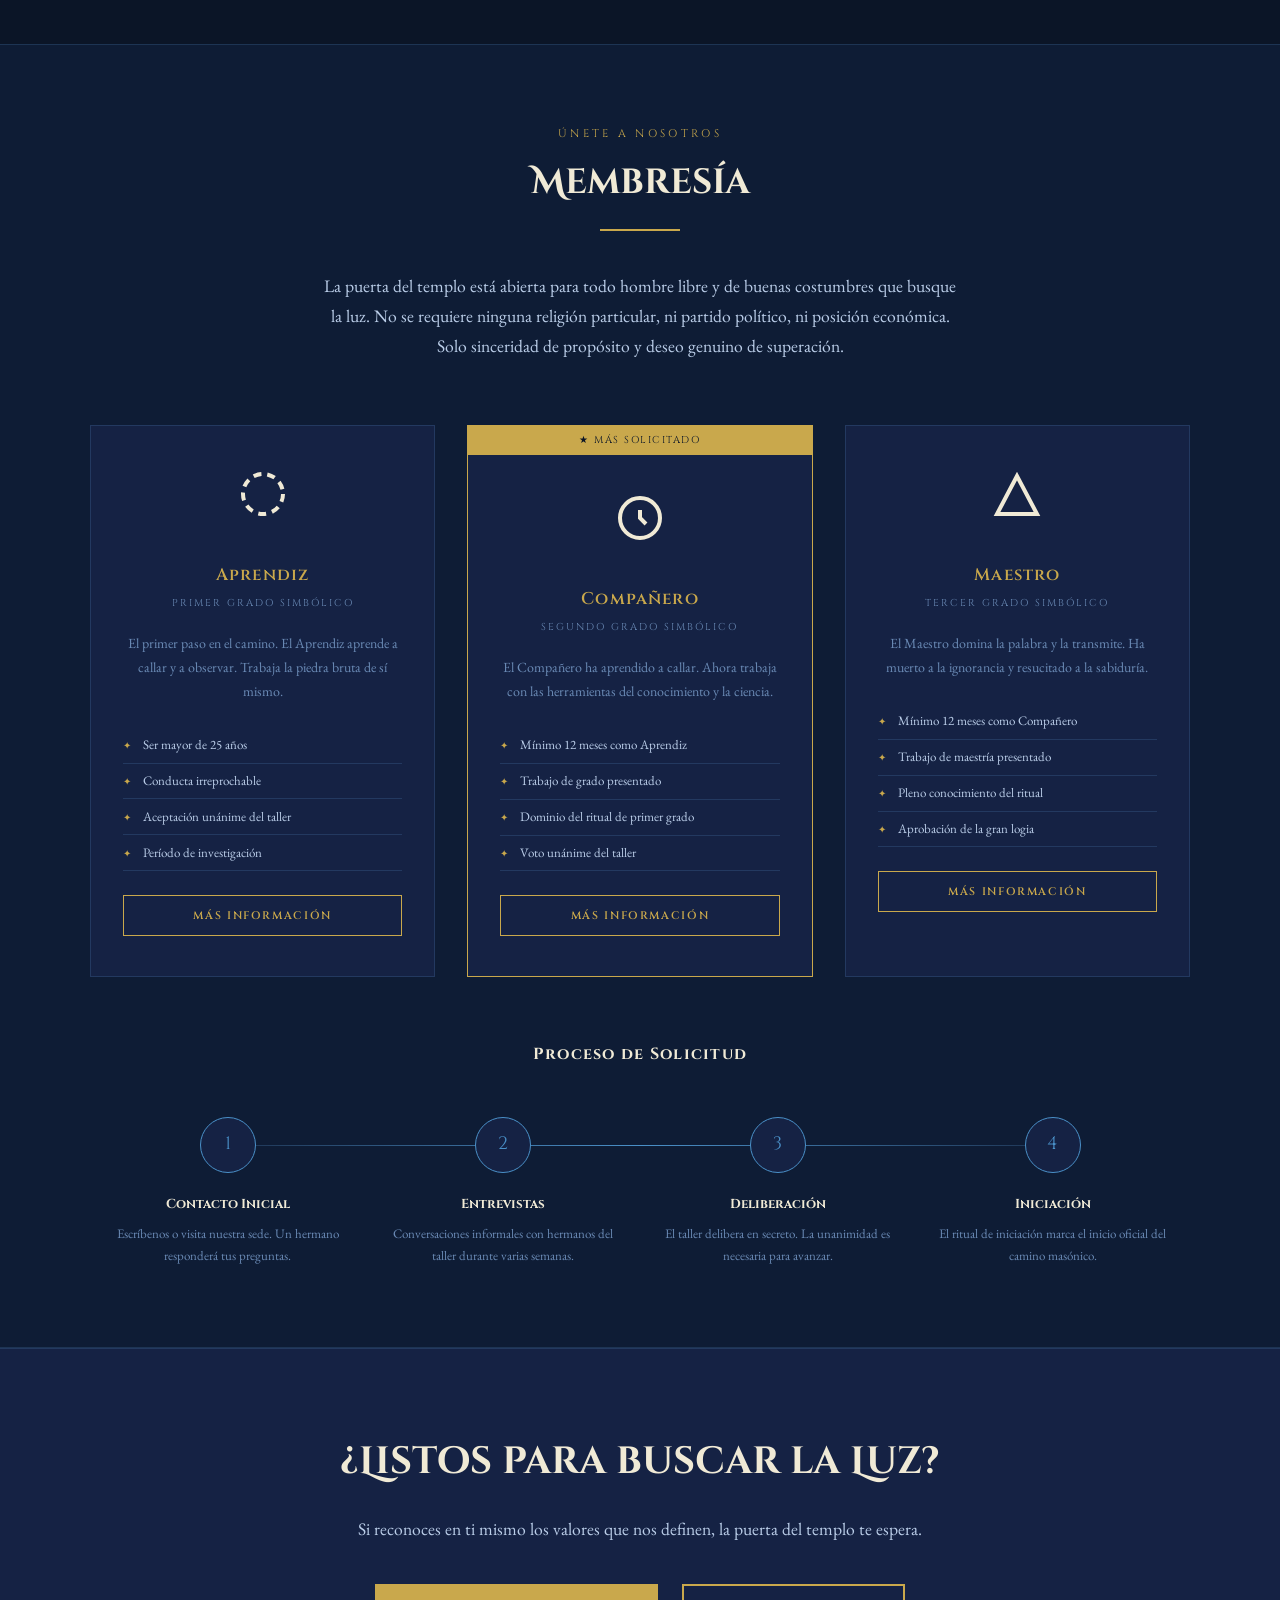
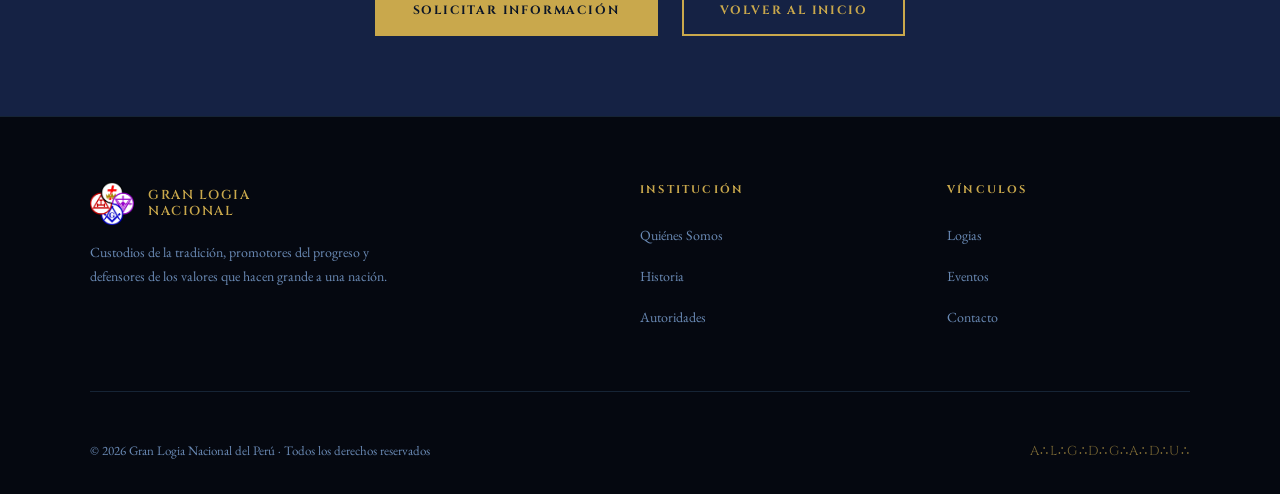
==== commit 66eef95f: "cambiosss" ====
--- a/index.html
+++ b/index.html
@@ -16,7 +16,7 @@
 <nav>
   <a class="nav-logo" href="index.html">
     <div class="nav-emblem" style="border: none;">
-      <img src="Imagenes/LogoLogia.jpeg" alt="Logo Rito de York Perú" 
+      <img src="Imagenes/Rito de York.png" alt="Logo Rito de York Perú" 
            style="width:100%; height:100%; object-fit:contain;" />
     </div>
     <div class="nav-title">Rito de York <br><span>Perú</span></div>
@@ -40,7 +40,7 @@
   <div class="hero-stars" id="stars"></div>  
   
   <div class="hero-emblem">
-  <img src="Imagenes/LogoLogia.jpeg" alt="Logo Rito de York Perú" 
+  <img src="Imagenes/Rito de York.png" alt="Logo Rito de York Perú" 
        style="width:100%; height:100%; object-fit:cover;" />
 </div>
 
@@ -505,7 +505,7 @@
       <div class="footer-brand">
         <div class="nav-logo" style="margin-bottom: 1rem;">
           <div class="nav-emblem" style="border: none;">
-              <img src="Imagenes/LogoLogia.jpeg" alt="Logo Rito de York Perú" 
+              <img src="Imagenes/Rito de York.png" alt="Logo Rito de York Perú" 
                      style="width:100%; height:100%; object-fit:contain;" />
                     </div>
           <div class="nav-title">Gran Logia<br>Nacional</div>
